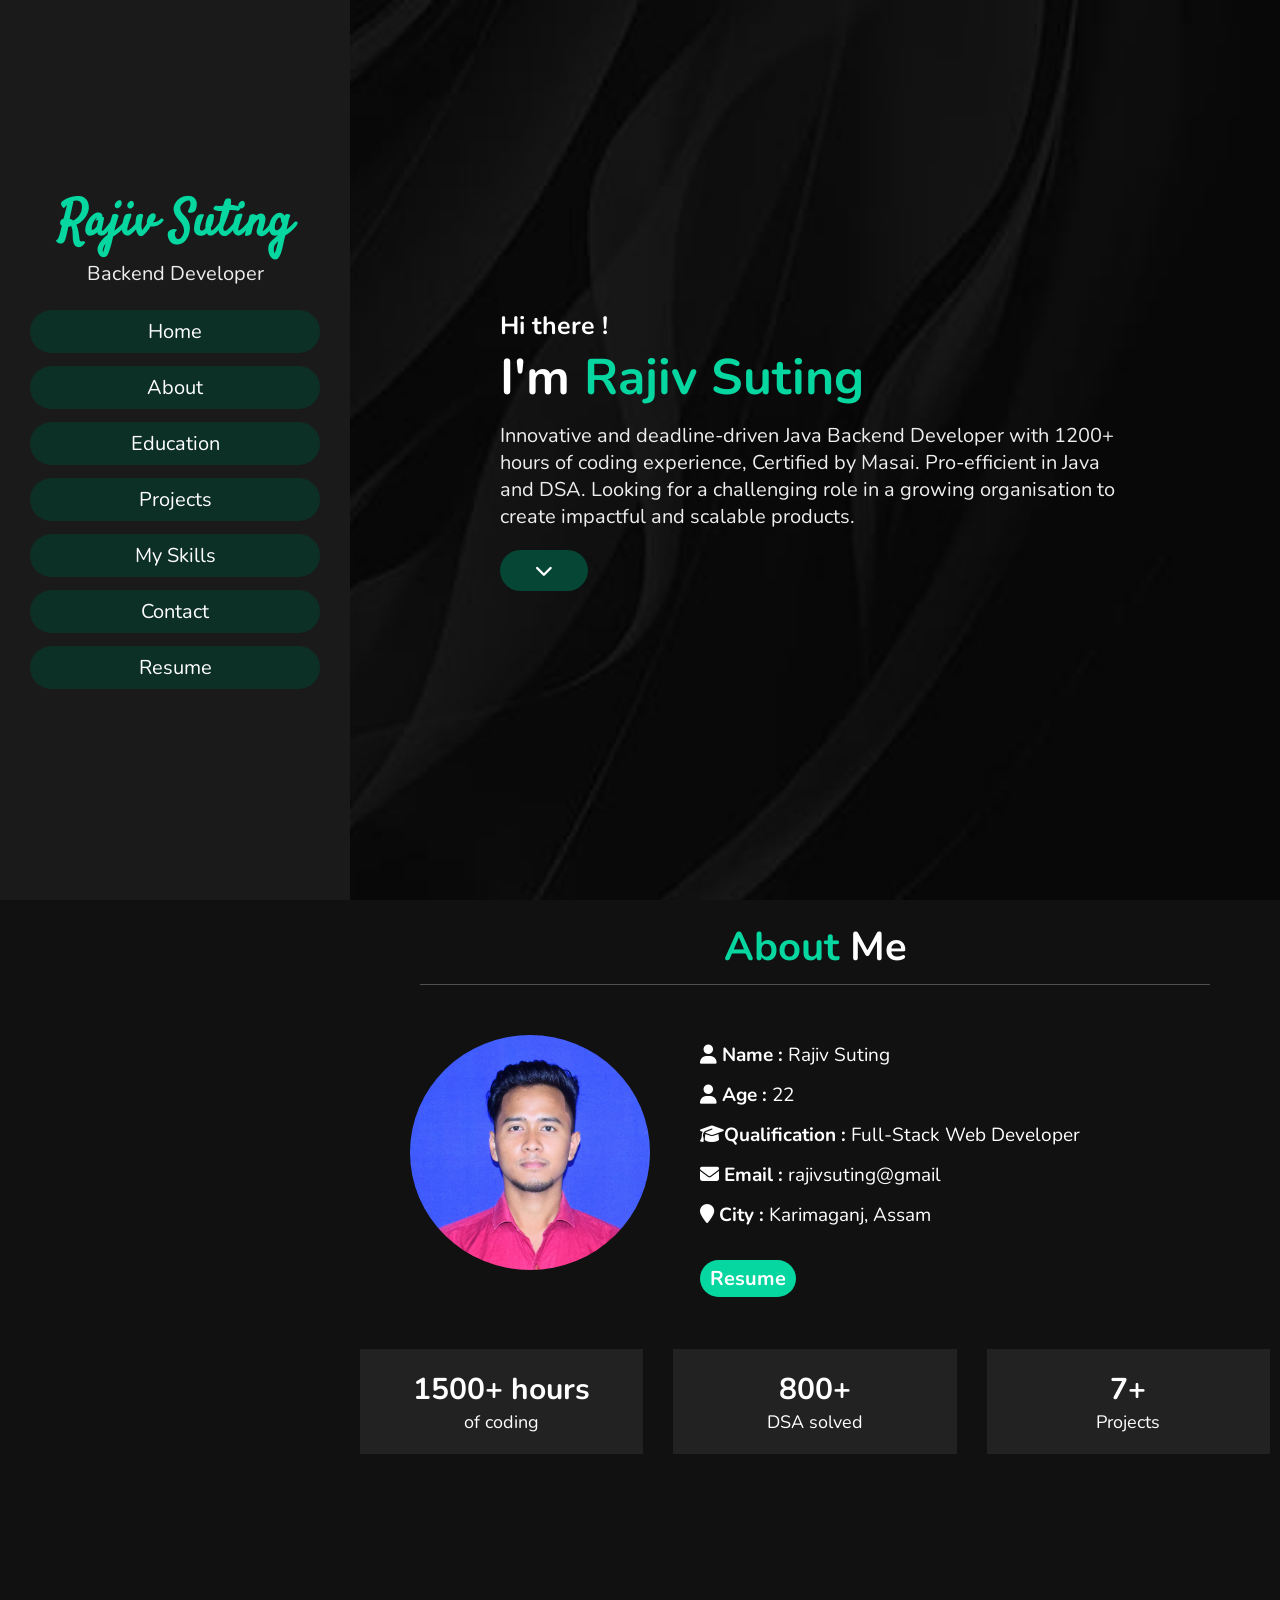
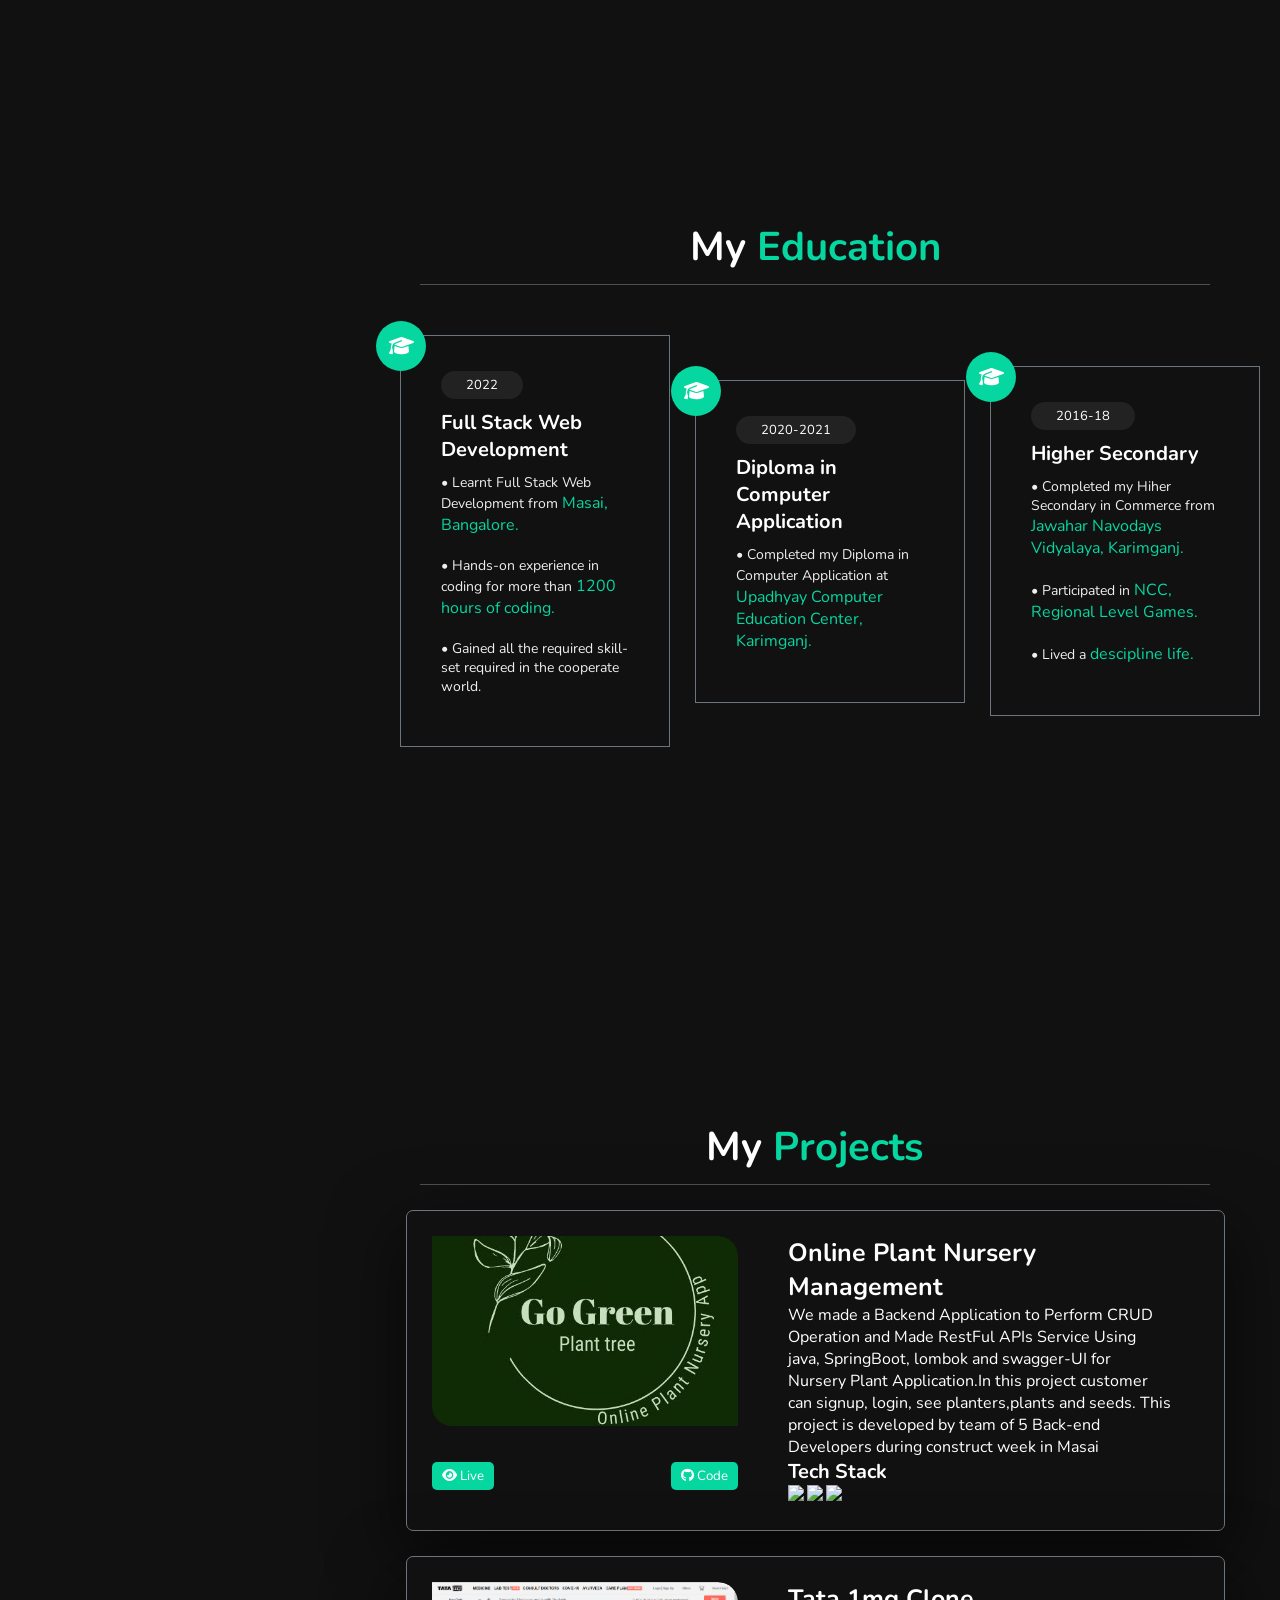
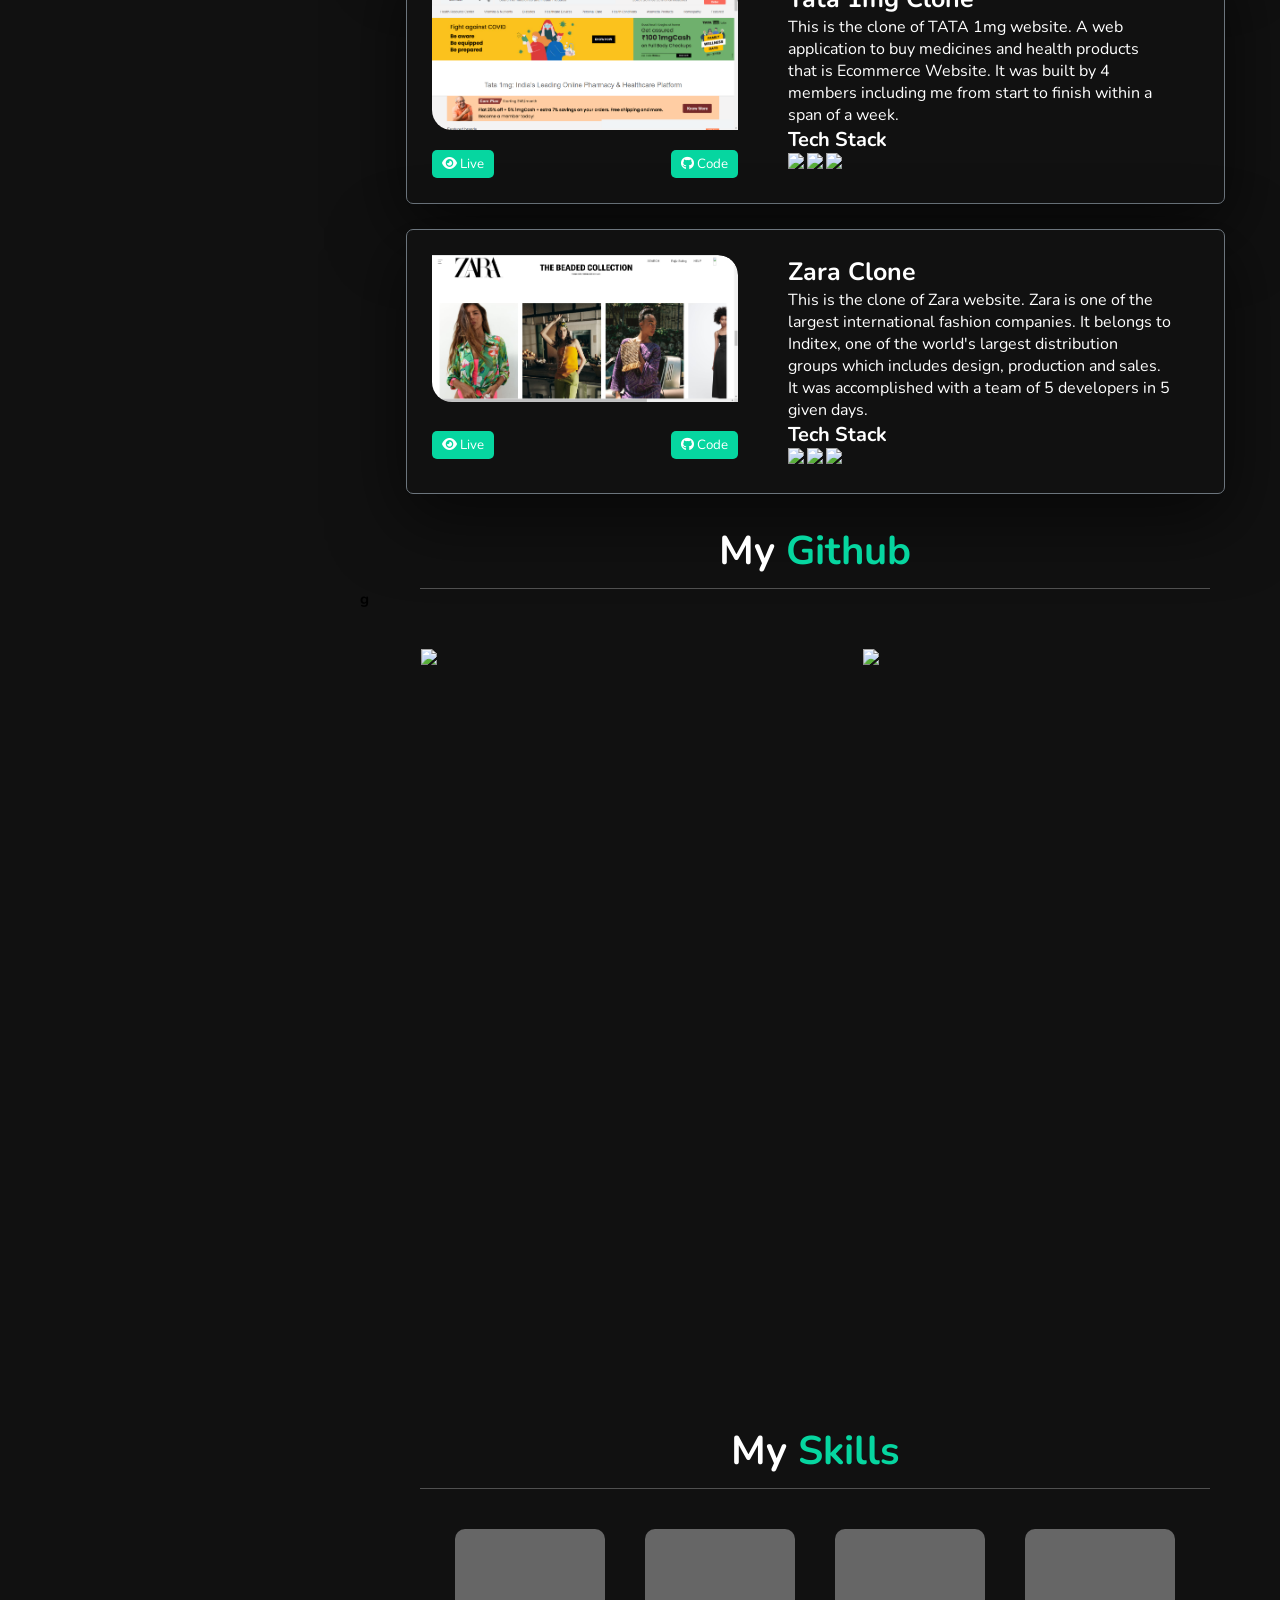
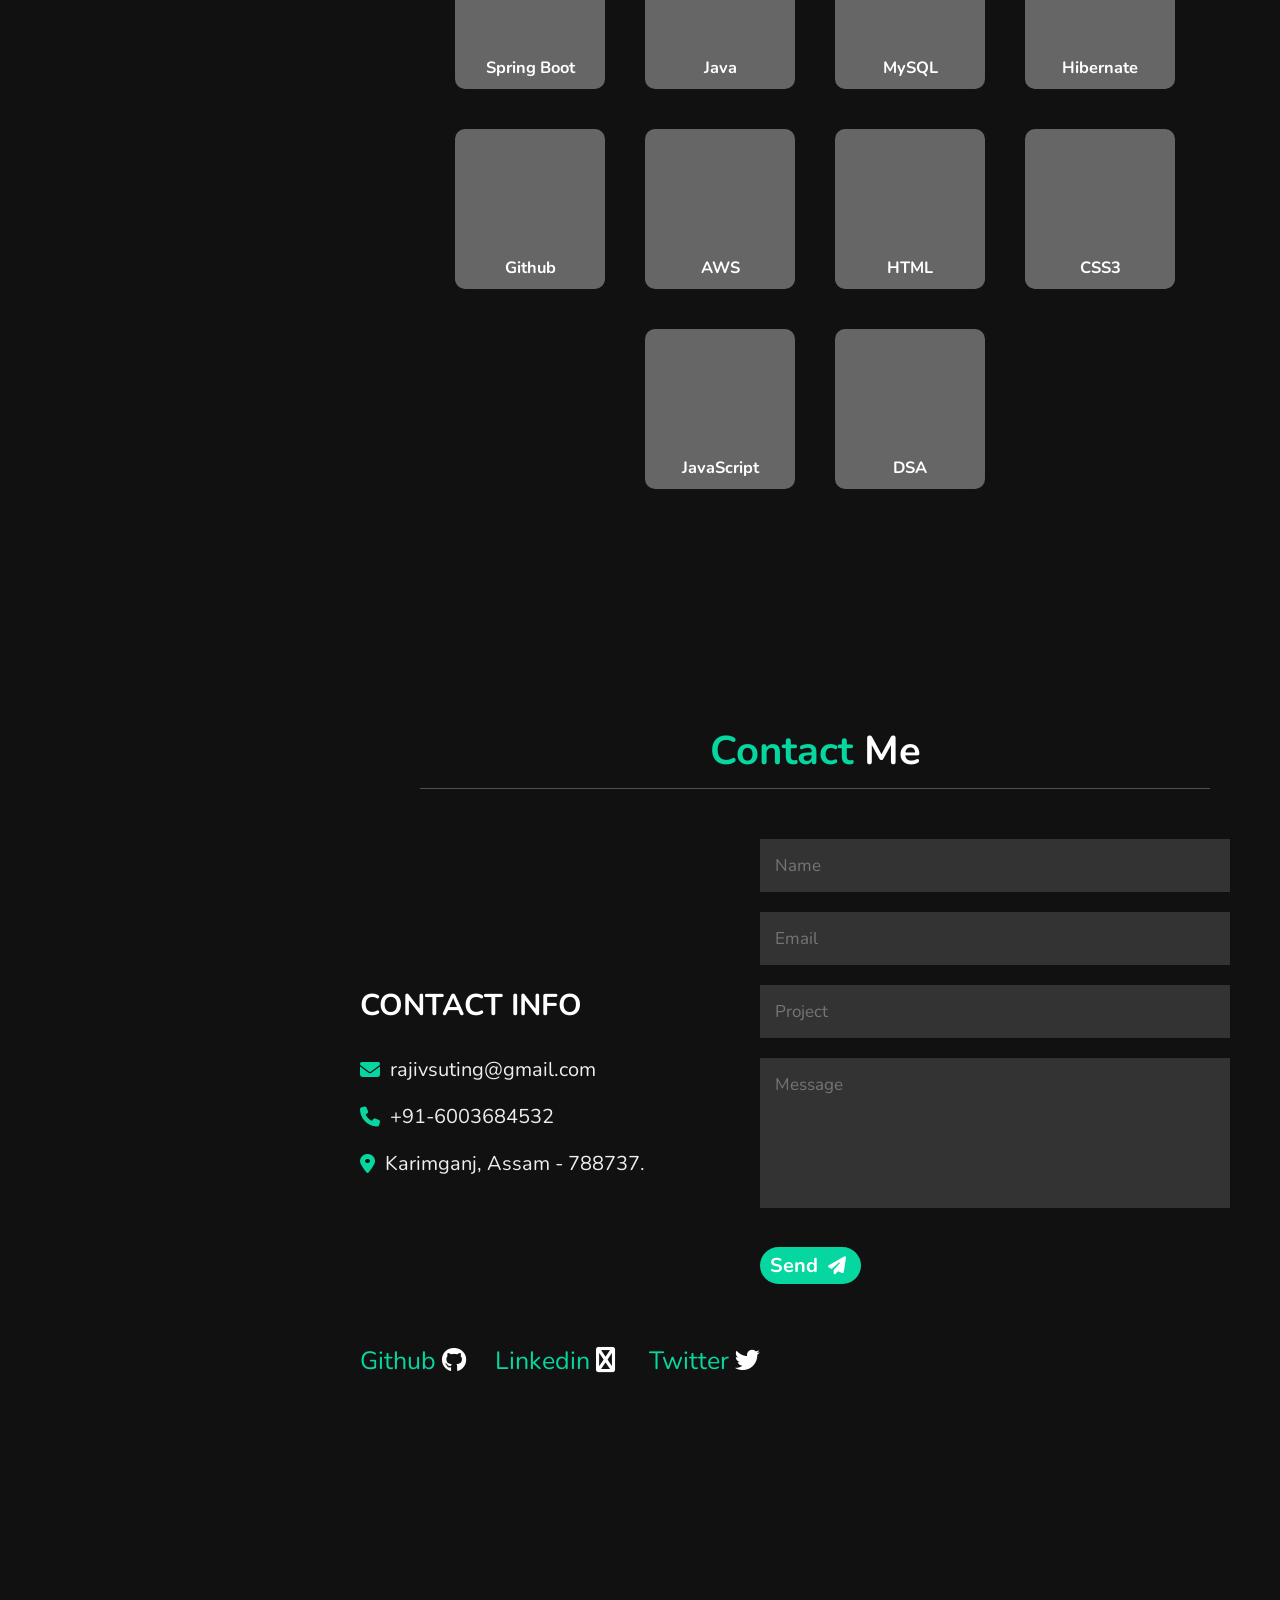
==== index.html @ 017c6d9b "update" ====
<!DOCTYPE html>
<html lang="en">
  <head>
    <meta charset="UTF-8" />
    <meta http-equiv="X-UA-Compatible" content="IE=edge" />
    <meta name="viewport" content="width=device-width, initial-scale=1.0" />
    <link rel="icon" href="https://logosandtypes.com/wp-content/uploads/2022/07/remind.svg">
    <title>Rajiv Suting</title>
    <!-- <link rel="stylesheet" href="https://cdnjs.cloudflare.com/ajax/libs/font-awesome/6.2.0/css/fontawesome.min.css"> -->
    <link rel="stylesheet" href="https://cdnjs.cloudflare.com/ajax/libs/font-awesome/6.2.0/css/all.min.css"/>
    <link href="https://cdn.jsdelivr.net/npm/boxicons@2.0.5/css/boxicons.min.css" rel="stylesheet"/>
    <link rel="stylesheet" href="https://unicons.iconscout.com/release/v4.0.0/css/line.css"/>
    <link rel="preconnect" href="https://fonts.googleapis.com" />
    <link rel="preconnect" href="https://fonts.gstatic.com" crossorigin />
    <link href="./image/site.jpg" rel="shortcut icon" type="image/x-icon" />
    <link href="https://fonts.googleapis.com/css2?family=Inter:wght@200;300;400;500;600;700;800;900&display=swap" rel="stylesheet"/>
    <link href="https://fonts.googleapis.com/css?family=Open+Sans:300,300i,400,400i,600,600i,700,700i|Raleway:300,300i,400,400i,500,500i,600,600i,700,700i|Satisfy" rel="stylesheet">
    <link rel="stylesheet" href="https://cdn.jsdelivr.net/npm/fork-awesome@1.2.0/css/fork-awesome.min.css" integrity="sha256-XoaMnoYC5TH6/+ihMEnospgm0J1PM/nioxbOUdnM8HY=" crossorigin="anonymous"/>
    <link rel="stylesheet" href="styles.css" />

    <!-- <link
      rel="stylesheet"
      href="https://unpkg.com/github-calendar@latest/dist/github-calendar-responsive.css"
    /> -->
  </head>
  <body>
    <header>
      <div class="user">
        <!-- <img src="rajivpic.jpeg" alt="" /> -->
        <h3 class="name">Rajiv Suting</h3>
        <p class="post">Backend Developer</p>
      </div>

      <nav class="navbar">
        <ul>
          <li><a href="#home">Home</a></li>
          <li><a href="#about">About</a></li>
          <li><a href="#education">Education</a></li>
          <li><a href="#project">Projects</a></li>
          <li><a href="#skill">My Skills</a></li>
          <li><a href="#contact">Contact</a></li>
          <li onclick="handleClick()"><a href="Rajiv_Suting_Resume.pdf" download="Rajiv_Suting_Resume">Resume</a></li>
          <li></li>
        </ul>
      </nav>
    </header>

    <div id="menu" class="fas fa-bars"></div>

    <section class="home" id="home">
      <h3>Hi there ! <i class="fas fa-emoji-smile" style="color:rgb(21,162,184);"></i></i></h3>
      <h1>I'm <span>Rajiv Suting</span></h1>
      <p>
        Innovative and deadline-driven Java Backend Developer with 1200+ hours of coding experience, Certified by Masai. Pro-efficient in Java and DSA. Looking for a challenging role in
        a growing organisation to create impactful and scalable products.
      </p>
      <a href="#about"
        ><button class="btn"><i class="fas fa-chevron-down"></i></button
      ></a>
      <!-- <a href="#about" class="btn-scroll scrollto" title="Scroll Down"><i class="sa fa-chevron-down"></i></a> -->
    </section>

    <section class="about" id="about">
      <h1 class="heading"><span>About </span>Me</h1>
      <div>
        <div class="abt">
          <div class="pic"><img src="profile.jpeg" alt=""></div>
          <div class="abt-desc">
            <div>
              <P><i class="fas fa-user"> </i> <b>Name :</b> Rajiv Suting</P>
              <p><i class="fas fa-user"> </i> <b>Age :</b> 22</p>
              <p><i class="fas fa-graduation-cap"> </i><b>Qualification :</b> Full-Stack Web Developer</p>
              <p><i class="fas fa-envelope"></i> <b>Email :</b> <a style="text-decoration: none; color:#fff" href="https://rajivsuting@gmail"> rajivsuting@gmail</a></p>
              <p><i class="fas fa-map-marker"> </i> <b>City :</b> Karimaganj, Assam</p>
            </div>
            <a href="Rajiv_Suting_Resume.pdf" download="Rajiv_Suting_Resume">
              <button class="btn"> Resume</button>
            </a>
          </div>
        </div>
        <div class="data">
          <div><h3>1500+ hours</h3><p> of coding</p></div>
          <div><h3>800+ </h3><p>DSA solved</p></div>
          <div><h3>7+</h3><p> Projects </p></div>
        </div>
      </div>

    </section>

    <section class="education" id="education">
      <h1 class="heading">My <span>Education</span></h1>
      <div class="box-container">
        <div class="box">
          <i class="fas fa-graduation-cap"></i>
          <span class="span">2022</span>
          <h3>Full Stack Web Development</h3>
          <p>
            •	Learnt Full Stack Web Development from <span class="ms">Masai, Bangalore.</span> 
          </p>
          <p>•	Hands-on experience in coding for more than <span class="ms">1200 hours of coding.</span></p>
          <p>•	Gained all the required skill-set required in the cooperate world. </p>
        </div>
        <div class="box">
          <i class="fas fa-graduation-cap"></i>
          <span class="span">2020-2021</span>
          <h3>Diploma in Computer Application</h3>
          <p>
            • Completed my Diploma in Computer Application at<span class="ms"> Upadhyay Computer Education
               Center, Karimganj.</span> 
          </p>
        </div>
        <div class="box">
          <i class="fas fa-graduation-cap"></i>
          <span class="span">2016-18</span>
          <h3>Higher Secondary</h3>
          <p>
            • Completed my Hiher Secondary in Commerce from <span class="ms">Jawahar Navodays
              Vidyalaya, Karimganj.</span> 
          </p>
          <p>• Participated in <span class="ms">NCC, Regional Level Games.</span></p>
          <p>• Lived a <span class="ms"> descipline life.</span></p>
        </div>
      </div>
    </section>

    

    <section class="project" id="project">
      <h1 class="heading">My <span>Projects</span></h1>
      <div class="proj-cont">
        <div class="box">
          <div class="img">
            <img src="logo.jpeg" alt="" />
            <div>
              <a href="https://drive.google.com/file/d/1b6pNF3QMo2GgN4H2jvkO_9UQe-nHuaeZ/view?usp=sharing" target="_blank"><button class="a_btn"><i class="fas fa-eye"></i> Live</button></a>
              <a href="https://github.com/Pallu27899/delicate-quite-4701" target="_blank"><button class="a_btn"><i class="fa-brands fa-github"></i> Code</button></a>
            </div>
          </div>
          <div class="desc">
            <h3>Online Plant Nursery Management</h3>
            <p>
              We made a Backend Application to Perform CRUD Operation and Made RestFul APIs Service Using java, SpringBoot, lombok and swagger-UI for Nursery Plant Application.In this project customer can signup, login, see planters,plants and seeds. This project is developed by team of 5 Back-end Developers during construct week in Masai</p>
            <div class="tec">
              <h4>Tech Stack</h4>
              <img src="https://img.shields.io/badge/JAVA-457090?style=for-the-badge&logo=java&logoColor=white"> <img  src="https://img.shields.io/badge/SPRINGBOOT-6caf41?style=for-the-badge&logo=spring_boot3&logoColor=white">   <img  src="https://img.shields.io/badge/MySQL-1572B6?style=for-the-badge&logo=mysql&logoColor=white">   
            </div>
          </div>
        </div>
        <div class="box">
          <div class="img">
            <img src="p1.png" alt="" />
            <div>
              <a href="https://tiny-maamoul-5ed599.netlify.app/" target="_blank"><button class="a_btn"><i class="fas fa-eye"></i> Live</button></a>
              <a href="https://github.com/Aditi101049/1mg-clone" target="_blank"><button class="a_btn"><i class="fa-brands fa-github"></i> Code</button></a>
            </div>
          </div>
          <div class="desc">
            <h3>Tata 1mg Clone</h3>
            <p>This is the clone of TATA 1mg website. A web application to buy medicines and health products that is Ecommerce Website. It was built by 4 members including me from start to finish within a span of a week.</p>
            <div class="tec">
              <h4>Tech Stack</h4>
              <img src="https://img.shields.io/badge/HTML5-E34F26?style=for-the-badge&logo=html5&logoColor=white"> <img  src="https://img.shields.io/badge/CSS3-1572B6?style=for-the-badge&logo=css3&logoColor=white">   <img  src="https://img.shields.io/badge/JavaScript-F7DF1E?style=for-the-badge&logo=javascript&logoColor=black">   
            </div>
         </div>
        </div>
        <div class="box">
          <div class="img">
            <img src="p2.png" alt="" />
            <div>
              <a href="https://kunalchandel4.github.io/teamDeskChampions/" target="_blank"><button class="a_btn"><i class="fas fa-eye"></i> Live</button></a>
              <a href="https://github.com/kunalchandel4/teamDeskChampions" target="_blank"><button class="a_btn"><i class="fa-brands fa-github"></i> Code</button></a>
            </div>
          </div>
          <div class="desc">
            <h3>Zara Clone</h3>
            <p>This is the clone of Zara website. Zara is one of the largest international fashion companies. It belongs to Inditex, one of the world's largest distribution groups which includes design, production and sales.  It was  accomplished with a team of 5 developers in 5 given days.</p>
            <div class="tec">
              <h4>Tech Stack</h4>
              <img src="https://img.shields.io/badge/HTML5-E34F26?style=for-the-badge&logo=html5&logoColor=white"> <img  src="https://img.shields.io/badge/CSS3-1572B6?style=for-the-badge&logo=css3&logoColor=white">   <img  src="https://img.shields.io/badge/JavaScript-F7DF1E?style=for-the-badge&logo=javascript&logoColor=black">   
            </div>
         </div>

        </div>

      </div>
      <!-- <div class="calendar"> -->
        <!-- Loading stuff -->
      <!-- </div> -->
      <!-- <div class="stats">
        <h3 >My Contritbution Graph</h3>
        <img src="https://activity-graph.herokuapp.com/graph?username=rajivsuting&theme=gotham&hide_border=true&area=true" height="255px" width="70%"/>
          <div class="cal-cont">
            <div class="calendar">

            </div>
          </div>
      <div> -->
    </section>
    <section class="education" id="education">
      <h1 class="heading">My <span>Github</span></h1>
      <div class="container">
        <div class="section-title">
          <h2>g <i class="bi bi-github"></i> </h2>
        </div>
        <div class="github-cont">
          <div class="git-cont">
            <img src="https://img.shields.io/github/followers/rajivsuting?label=Github%20Connection&style=flat" alt="">
            <img src="https://visitor-badge.laobi.icu/badge?page_id=rajivsuting.visitor-badge.issue.1&title=Github%20Visitors" alt="">
          </div>
          <div class="stats-cont">
            <img src="https://github-readme-streak-stats.herokuapp.com/?user=rajivsuting&theme=gotham&hide_border=false" />
            <img src="https://github-readme-stats.vercel.app/api?username=rajivsuting&show_icons=true&theme=gotham&hide_border=false" />
          </div>
        </div>
      </div>
      <div class="cal-cont">
        <div class="calendar">

        </div>
      </div>
      </div>
    </section>
    

    <section class="skill" id="skill">
      <h1 class="heading">My <span>Skills</span></h1>
      <div class="box-container">
        <!-- <div class="main"> -->
          <div class="box">
            <img
              src="https://miro.medium.com/max/856/1*O68LbDvD5Dcsnez73M7v4Q.png"
              alt=""
            />
            <h3>Spring Boot</h3>
          </div>
        <div class="box">
          <img
            src="https://www.buildateam.io/wp-content/uploads/2018/07/logo-java.png"
            alt=""
          />
          <h3>Java</h3>
        </div>
        <div class="box">
          <img
            src="https://leadgenapp.io/wp-content/uploads/2022/03/c23b6298d70e5cc925a8e795e48b6898.png"
            alt=""
          />
          <h3>MySQL</h3>
        </div>

        <div class="box">
          <img
            src="https://design.jboss.org/hibernate/logo/final/hibernate_icon_darkbkg_256px.gif"
            alt=""
          />
          <h3>Hibernate</h3>
        </div>
        <div class="box">
          <img
            src="https://www.nicepng.com/png/full/52-520535_free-files-github-github-icon-png-white.png"
            alt=""
          />
          <h3>Github</h3>
        </div>
        <div class="box">
          <img
            src="https://chiranjeev-thapliyal.vercel.app/svg/amazon-web-services.svg"
            alt=""
          />
          <h3>AWS</h3>
        </div>
        <div class="box">
          <img
            src="https://portfolio-saravanakumarjn.vercel.app/static/media/html_5.e7638e36.svg"
            alt=""
          />
          <h3>HTML</h3>
        </div>
        <div class="box">
          <img
            src="https://portfolio-saravanakumarjn.vercel.app/static/media/css_3.e7a9de36.svg"
            alt=""
          />
          <h3>CSS3</h3>
        </div>
        <div class="box">
          <img
            src="https://portfolio-saravanakumarjn.vercel.app/static/media/javascript.fd46ca41.svg"
            alt=""
          />
          <h3>JavaScript</h3>
        </div>
        <div class="box">
          <img
            src="https://media.istockphoto.com/vectors/flowchart-icon-on-a-black-background-vector-id488916446?k=20&m=488916446&s=612x612&w=0&h=OQeEPHSxRq_wKF4bF_crFzzcTeK0aqQBaevYYIGHTIw="
            alt=""
          />
          <h3>DSA</h3>
        </div>
        
        <!-- </div> -->
      </div>
    </section>

    <section class="contact" id="contact">
      <h1 class="heading"><span>Contact</span> Me</h1>
      <div class="row">
        <div class="content">
          <h3 class="title">Contact Info</h3>
          <div class="info">
            <h3><i class="fas fa-envelope"></i> rajivsuting@gmail.com</h3>
            <h3><i class="fas fa-phone"></i> +91-6003684532</h3>
            <h3>
              <i class="fas fa-map-marker-alt"></i> Karimganj, Assam - 788737.
            </h3>
          </div>
        </div>
        <form action="https://formsubmit.co/el/yivayu" method="POST">
          <input type="text" placeholder="name" class="box" />
          <input type="email" placeholder="email" class="box" />
          <input type="text" placeholder="project" class="box" />
          <textarea
            name=""
            id=""
            cols="30"
            rows="10"
            class="box message"
            placeholder="message"
          ></textarea>
          <button type="submit" class="btn">
            Send <i class="fas fa-paper-plane"></i>
          </button>
        </form>
      </div>
      <div class="conct">
        <a href="https://github.com/rajivsuting" target="_blank"
          >Github <i width="60px" class="fa-brands fa-github"></i
        ></a>
        <a
          href="https://www.linkedin.com/in/rajiv-suting-86630b23b/"
          target="_blank"
          >Linkedin <i class="fa fa-linkedin" aria-hidden="true"></i
        ></a>
        <a href="https://twitter.com/rajiv_suting" target="_blank"
          >Twitter <i class="fa-brands fa-twitter"></i
        ></a>
      </div>
    </section>

    <a href="#home" class="top">
      <img src="pic3.png" alt="" />
      <!-- <i class="fas fa-arrow-up-short"></i> -->

    </a>

    <script src="https://cdnjs.cloudflare.com/ajax/libs/jquery/3.6.1/jquery.min.js"></script>
    <script src="https://unpkg.com/github-calendar@latest/dist/github-calendar.min.js"></script>
    <script>
      // GitHubCalendar(".calendar", "rajivsuting");

      // or enable responsive functionality:
      GitHubCalendar(".calendar", "rajivsuting", { responsive: true });

      // Use a proxy
      GitHubCalendar(".calendar", "rajivsuting", {
        proxy(rajivsuting) {
          return fetch(`https://your-proxy.com/github?user=${rajivsuting}`);
        },
      }).then((r) => r.text());
    </script>
    <script src="main.js"></script>
  </body>
</html>
---- styles.css ----
@import url("https://fonts.googleapis.com/css2?family=Nunito:wght@200;300;400;600&display=swap");

:root {
  --yellow: #06d6a0;
}

* {
  font-family: "Nunito", sans-serif;
  margin: 0;
  padding: 0;
  box-sizing: border-box;
  text-decoration: none;
  outline: none;
  border: none;
  /* text-transform: lowercase; */
  transition: all 0.2s linear;
}
*::selection {
  background: var(--yellow);
  color: #333;
}
html {
  font-size: 62.5%;
  overflow-x: hidden;
}

html::-webkit-scrollbar {
  width: 1.4rem;
}

html::-webkit-scrollbar-track {
  background: #222;
}
html::-webkit-scrollbar-thumb {
  background: var(--yellow);
}

body {
  background: #111;
  overflow-x: hidden;
  padding-left: 35rem;
  /* padding-right: 35rem; */
}
section {
  min-height: 100vh;
  padding: 1rem;
}
.btn {
  padding: 0.7rem 3rem;
  background: #054634;
  color: #fff;
  cursor: pointer;
  margin-top: 1rem;
  font-size: 2rem;
  border-radius: 5rem;
  transition: 0.4s;
  /* color: rgba(255, 255, 255, 0.6); */
  animation: up-down 1s ease-in-out infinite alternate-reverse both;
}

.btn i {
  padding: 0 0.5rem;
  font-size: 1.8rem;
}
.btn:hover {
  background-color: var(--yellow);
}
.heading {
  text-align: center;
  margin: 0 6rem;
  font-size: 4rem;
  padding: 1rem;
  border-bottom: 0.1rem solid #fff4;
  color: #fff;
}
.heading span {
  color: var(--yellow);
}
header {
  position: fixed;
  top: 0;
  left: 0;
  z-index: 1000;
  height: 100%;
  width: 35rem;
  background: #1a1a1a;
  display: flex;
  align-items: center;
  justify-content: center;
  flex-flow: column;
  text-align: center;
}
header .user img {
  height: 17rem;
  width: 17rem;
  border-radius: 50%;
  object-fit: cover;
  margin-bottom: 1rem;
  /* border: 0.7rem solid var(--yellow); */
}
header .user .name {
  font-size: 5rem;
  color: var(--yellow);
  font-family: "Satisfy", serif;
}
header .user .post {
  font-size: 2rem;
  color: #eee;
}
header .navbar {
  width: 100%;
}

header .navbar ul {
  list-style: none;
  padding: 1rem 3rem;
}
header .navbar ul li a {
  display: block;
  padding: 0.8rem;
  margin: 1.3rem 0;
  background: #0d3026;
  color: #fff;
  font-size: 2rem;
  border-radius: 5rem;
}
header .navbar ul li a:hover {
  background: var(--yellow);
}

#menu {
  position: fixed;
  top: 2rem;
  right: 2rem;
  background: #333;
  color: #fff;
  cursor: pointer;
  font-size: 2.5rem;
  padding: 1rem 1.5rem;
  z-index: 1000;
  display: none;
}

.home {
  background: url("stike.jpg") top center no-repeat;
  background-size: cover;
  display: flex;
  justify-content: center;
  flex-flow: column;
  padding: 0 15rem;
  position: r;
}
.home h3 {
  font-size: 2.5rem;
  color: #fff;
}
.home h1 {
  font-size: 5rem;
  color: #fff;
}
.home h1 span {
  color: var(--yellow);
}
.home p {
  font-size: 2rem;
  color: #eee;
  padding: 1rem 0;
}
/* ----------------------------------------------------- */

.about .row .info h3 span {
  color: #eee;
  padding: 0 0.5rem;
}
.abt {
  display: flex;
  width: 100%;
  margin: auto;
  gap: 50px;
  color: #fff;
  font-size: 19px;
  /* border: 1px solid #fff; */
  padding: 50px;
}

.abt .pic {
  width: 30%;
  border-radius: 50%;
}
.abt .pic img {
  width: 100%;
  border-radius: 50%;
}

.abt-desc {
  width: 65%;
  line-height: 40px;
}
.data {
  display: grid;
  width: 100%;
  grid-template-columns: repeat(3, 1fr);
  justify-content: space-between;
  text-align: center;
  gap: 30px;
}

.data div {
  padding: 20px 15px;
  background: #222;
  color: #fff;
  font-size: 18px;
}
.data div h3 {
  font-size: 30px;
}
div .btn {
  color: white;
  padding: 5px 10px;
  background: #06d6a0;
  font-weight: bold;
  margin-top: 25px;
}
div .btn:hover {
  background-color: #06d6a0;
  color: #fff;
}
/* ----------------------------------------------------------- */

.education .box-container {
  display: flex;
  align-items: center;
  justify-content: space-between;
  flex-wrap: wrap;
  padding: 1rem 0;
  padding-left: 3rem;
}
.education .box-container .box {
  width: 27rem;
  margin: 4rem 1rem;
  padding: 4rem;
  border-left: 0.2rem solid #fff;
  position: relative;
  border: 1px solid rgb(108, 117, 125);
}

.education .box-container .box .span {
  font-size: 1.3rem;
  background: #222;
  color: #fff;
  border-radius: 5rem;
  padding: 0.5rem 2.5rem;
}
.education .box-container .box h3 {
  font-size: 2rem;
  color: #fff;
  padding-top: 1.5rem;
}
.education .box-container .box p {
  font-size: 1.4rem;
  color: #eee;
  padding: 1rem 0;
}
.education .box-container .box i {
  position: absolute;
  top: -1.5rem;
  left: -2.5rem;
  height: 5rem;
  width: 5rem;
  border-radius: 50%;
  line-height: 5rem;
  text-align: center;
  font-size: 2rem;
  color: #fff;
  background: var(--yellow);
}
.ms {
  color: var(--yellow);
  font-size: 16px;
}
.project .box-container {
  display: flex;
  align-items: center;
  justify-content: center;
  flex-wrap: wrap;
  padding: 2rem 0;
}
.project .box-container .box {
  display: flex;
  flex-direction: column;
  justify-content: space-between;
  width: 40rem;
  height: 40rem;
  border-radius: 1rem;
  margin: 2rem;
  overflow: hidden;
  cursor: pointer;
  font-size: 1.4rem;
  color: #fff;
}
.project .box-container .box .but {
  display: flex;
  justify-content: space-between;
}
.project .box-container .box span {
  font-size: 1.7rem;
  color: var(--yellow);
}
.project .box-container .box img {
  width: 100%;
  /* object-fit: cover; */
}
.project .box-container .box:hover img {
  transform: scale(1.1);
}

.skill .box-container {
  display: flex;
  align-items: center;
  justify-content: center;
  flex-wrap: wrap;
  padding: 2rem 0;
}
.skill .box-container .main {
  display: flex;
  align-items: center;
  justify-content: center;
  flex-wrap: wrap;
  padding: 2rem 0;
}
.skill .box-container .box {
  display: flex;
  flex-direction: column;
  justify-content: space-between;
  align-items: center;
  width: 15rem;
  height: 16rem;
  border-radius: 1rem;
  text-align: center;
  margin: 2rem;
  overflow: hidden;
  font-size: 1.4rem;
  color: #fff;
  background: #666;
  padding: 2rem 2rem 1rem 2rem;
}

.skill .box-container .box img {
  width: 65%;
}

.contact .row {
  display: flex;
  align-items: center;
  justify-content: center;
  flex-wrap: wrap;
}
.contact .row .content {
  flex: 1 1 30rem;
  padding: 4rem 0;
  padding-bottom: 0;
}
.contact .row form {
  flex: 1 1 45rem;
  padding: 2rem;
  margin: 2rem;
  margin-bottom: 4rem;
}
.contact .row form .box {
  padding: 1.5rem;
  margin: 1rem 0;
  background-color: #333;
  color: #fff;
  transform: none;
  font-size: 1.7rem;
  width: 100%;
}
.contact .row form .box::placeholder {
  text-transform: capitalize;
}
.contact .row form .message {
  height: 15rem;
  resize: none;
}
.contact .row .content .title {
  text-transform: uppercase;
  color: #fff;
  font-size: 3rem;
  padding-bottom: 2rem;
}
.contact .row .content .info h3 {
  display: flex;
  align-items: center;
  font-size: 2rem;
  color: #eee;
  padding: 1rem 0;
  font-weight: normal;
}

.contact .row .content .info h3 i {
  padding-right: 1rem;
  color: var(--yellow);
}

.top {
  position: fixed;
  bottom: 4.5rem;
  right: 2rem;
  z-index: 100;
  display: none;
}
.top img {
  width: 5rem;
}
/* --------------------------------------------------------- */
.proj-cont {
  width: 100%;
  gap: 30px;
  color: #fff;
}
.proj-cont .box {
  display: flex;
  width: 90%;
  padding: 25px;
  background: #111;
  margin: auto;
  gap: 50px;
  margin-top: 25px;
  border-radius: 7px;
  border: 1px solid rgb(108, 117, 125);
  box-shadow: rgba(0, 0, 0, 0.56) 0px 22px 70px 4px;
}
/* .proj-cont .box:hover .img img{
  transform: scale(1.1);
  transition: 0.3s;
} */
.proj-cont .box .img {
  width: 40%;
  display: grid;
  gap: 20px;
  overflow: hidden;
  border-radius: 0 20px 0 0;
}
.proj-cont .box:hover .img img {
  transform: scale(1.1);
  transition: 0.3s;
}
/* .proj-cont .box:hover{
  border: 2px solid #06d6a0;
} */
.proj-cont .box .img img {
  width: 100%;
  border-radius: 0 20px;
}
.proj-cont .box .img div {
  display: flex;
  justify-content: space-between;
}

.proj-cont .box .desc {
  width: 50%;
}

.proj-cont .box .desc h3 {
  font-size: 25px;
}

.proj-cont .box .desc p {
  font-size: 16px;
}
.proj-cont .box .desc .tec {
  margin: auto;
  /* border: 3px solid white;
  margin-top: 50px; */
}
.proj-cont .box .desc .tec h4 {
  font-size: 20px;
}
.a_btn {
  display: block;
  background-color: #06d6a0;
  border-radius: 5px;
  border: none;
  color: #fff;
  padding: 5px 10px;
  cursor: pointer;
}
.a_btn:hover {
  background-color: #06d6a0;
  transition: 0.3s;
}
/* ---------------------------------------------------------- */

:root {
  --color-calendar-graph-day-bg: #464646;
  --color-calendar-graph-day-L1-bg: #39dd34;
  --color-calendar-graph-day-L2-bg: #45a045;
  --color-calendar-graph-day-L3-bg: #047526;
  --color-calendar-graph-day-L4-bg: #0a4208;
}

rect.ContributionCalendar-day[data-level="0"] {
  fill: var(--color-calendar-graph-day-bg);
}

rect.ContributionCalendar-day[data-level="1"] {
  fill: var(--color-calendar-graph-day-L1-bg);
}

rect.ContributionCalendar-day[data-level="2"] {
  fill: var(--color-calendar-graph-day-L2-bg);
}

rect.ContributionCalendar-day[data-level="3"] {
  fill: var(--color-calendar-graph-day-L3-bg);
}

rect.ContributionCalendar-day[data-level="4"] {
  fill: var(--color-calendar-graph-day-L4-bg);
}

/* rect{
    height: 12px;
    width: 12px;
} */
.calendar .width-full > .float-left {
  display: none;
}

.calendar {
  font-family: Helvetica, arial;
  border: 0px solid #dddddd;
  border-radius: 3px;
  min-height: 243px;
  text-align: center;
  margin: 0 auto;
  color: white;
}

.calendar-graph text.wday,
.calendar-graph text.month {
  font-size: 10px;
  fill: rgb(255, 255, 255);
}

.contrib-legend {
  text-align: right;
  padding: 0 14px 10px 0;
  display: inline-block;
  /* float: right; */
}

.contrib-legend .legend {
  display: inline-block;
  list-style: none;
  margin: 0 5px;
  position: relative;
  bottom: -1px;
  padding: 0;
}

.contrib-legend .legend li {
  display: inline-block;
  width: 10px;
  height: 10px;
}

.text-small {
  font-size: 12px;
  color: #f5f5f5;
}

.calendar-graph {
  padding: 5px 0 0;
  text-align: center;
}

.contrib-column {
  padding: 15px 0;
  text-align: center;
  border-left: 1px solid #453f0e;
  border-top: 1px solid #453f0e;
  font-size: 11px;
}

.contrib-column-first {
  border-left: 0;
}

.table-column {
  display: table-cell;
  width: 1%;
  padding-right: 10px;
  padding-left: 10px;
  vertical-align: top;
}

.contrib-number {
  font-weight: 300;
  line-height: 1.3em;
  font-size: 24px;
  display: block;
  color: #0a9c90;
}

.calendar img.spinner {
  width: 70px;
  margin-top: 50px;
  min-height: 70px;
}

.monospace {
  text-align: center;
  color: #000;
  font-family: monospace;
}

.monospace a {
  color: #1d75ab;
  text-decoration: none;
}

.contrib-footer {
  font-size: 11px;
  padding: 0 10px 12px;
  text-align: left;
  width: 100%;
  box-sizing: border-box;
  height: 26px;
}

.left.text-muted {
  float: left;
  margin-left: 9px;
  color: #767676;
}
.left.text-muted a {
  color: #4078c0;
  text-decoration: none;
}
.left.text-muted a:hover,
.monospace a:hover {
  text-decoration: underline;
}

h2.f4.text-normal.mb-3 {
  display: none;
}

.float-left.text-gray {
  float: left;
}
#user-activity-overview {
  display: none;
}

.day-tooltip {
  white-space: nowrap;
  position: absolute;
  z-index: 99999;
  padding: 10px;
  font-size: 12px;
  color: #959da5;
  text-align: center;
  background: rgba(0, 0, 0, 0.85);
  border-radius: 3px;
  display: none;
  pointer-events: none;
}
.day-tooltip strong {
  color: #dfe2e5;
}
.day-tooltip.is-visible {
  display: block;
}
.day-tooltip:after {
  position: absolute;
  bottom: -10px;
  left: 50%;
  width: 5px;
  height: 5px;
  box-sizing: border-box;
  margin: 0 0 0 -5px;
  content: " ";
  border: 5px solid transparent;
  border-top-color: rgba(0, 0, 0, 0.85);
}

text.ContributionCalendar-label {
  fill: #ffbd39;
  font-size: 11px;
}

.conct a {
  font-size: 25px;
  color: var(--yellow);
}
.conct a i {
  color: #fff;
  width: 5rem;
  height: 5rem;
}
.stats img {
  width: 100%;
  margin: auto;
  margin-top: 20px;
}

.stats h3 {
  text-align: center;
  margin: 0 6rem;
  font-size: 3rem;
  padding: 1rem;
  border-bottom: 0.1rem solid #fff4;
  color: #fff;
}

.cal-cont {
  width: 90%;
  margin: auto;
  margin-right: 50rem;
  margin-top: 5rem;
  margin-left: 5rem;
}

@media (max-width: 1200px) {
  html {
    font-size: 55%;
  }
  .home {
    padding: 1rem 4rem;
  }
  .proj-cont .box {
    width: 98%;
    padding: 15px;
    background: #111;
    margin: auto;
    gap: 20px;
    margin-top: 25px;
    border-radius: 7px;
    border: 1px solid rgb(108, 117, 125);
    box-shadow: rgba(0, 0, 0, 0.56) 0px 22px 70px 4px;
  }
  .proj-cont .box .desc {
    width: 60%;
  }
  .proj-cont .box .desc p {
    font-size: 15px;
  }
  .cal-cont {
    width: 100%;
  }
}
@media (max-width: 991px) {
  header {
    left: -120%;
  }
  #menu {
    display: block;
  }
  header.toggle {
    left: 0%;
  }
  body {
    padding: 0;
  }

  .proj-cont .box {
    gap: 10px;
    padding: 8px;
    font-size: 14px;
  }
  .proj-cont .box .img {
    width: 46%;
    gap: 5px;
    border-radius: 0 20px 0 0;
  }
  .proj-cont .box .desc {
    width: 50%;
  }
  .cal-cont{
    margin-left: 0;
  }
  .abt .pic {
    width: 36%;
    border-radius: 50%;
  }
}

@media (max-width: 400px) {
  html {
    font-size: 50%;
  }
  .cal-cont{
    margin-left: 0;
  }
}

/* ---------------------------------- */
.github-cont {
  display: flex;
  flex-direction: column;
  gap: 40px;
}
.git-cont {
  display: flex;
  width: 40%;
  margin: auto;
  justify-content: space-between;
}

.git-cont img {
  width: 40%;
}

.stats-cont {
  display: flex;
  width: 95%;
  margin: auto;
  justify-content: space-around;
  gap: 20px;
}

.stats-cont img {
  width: 40%;
}

@media (max-width: 400px) {
  header {
    width: 100vw;
  }
  .heading {
    margin: 0 3rem;
  }
  .about .row .counter .box {
    width: 100%;
  }
  .education .box-container .box {
    width: 100%;
  }
  .contact .row form {
    margin: 3rem 0;
  }
  .skill .box-container .box {
    width: 30%;
    height: 13rem;
  }
  .conct a {
    font-size: 14px;
  }
  .proj-cont .box {
    width: 100%;
    padding: 5px;
    flex-direction: column;
    gap: 10px;
    font-size: 14px;
  }
  .proj-cont .box .img {
    width: 100%;
  }
  .proj-cont .box .desc {
    width: 100%;
  }
  .proj-cont .box .desc h3 {
    font-size: 20px;
  }
  .proj-cont .box .desc p {
    font-size: 14px;
  }
  .proj-cont .box .desc .tec {
    width: 100%;
  }
  .abt {
    flex-direction: column;
    padding: 20px 5px;
    gap: 10px;
  }
  .abt .pic {
    width: 100%;
  }

  .abt-desc {
    width: 100%;
  }
  .abt-desc div {
    line-height: 30px;
    gap: 5px;
    font-size: 15px;
  }
  .data {
    width: 100%;
    grid-template-columns: repeat(1, 1fr);
    justify-content: space-between;
    text-align: center;
    gap: 10px;
  }
  .data div h3 {
    font-size: 20px;
  }
  .data div p {
    font-size: 16px;
  }
  .github-cont {
    gap: 20px;
  }

  .stats-cont {
    flex-direction: column;
    width: 100%;
    gap: 10px;
  }
  .stats-cont img {
    width: 100%;
  }
  .git-cont{
    width: 80%;
  }
  .git-cont img{
    width: 45%;
  }
  .cal-cont{
    width: 100%;
    margin-left: 0;
  }
}
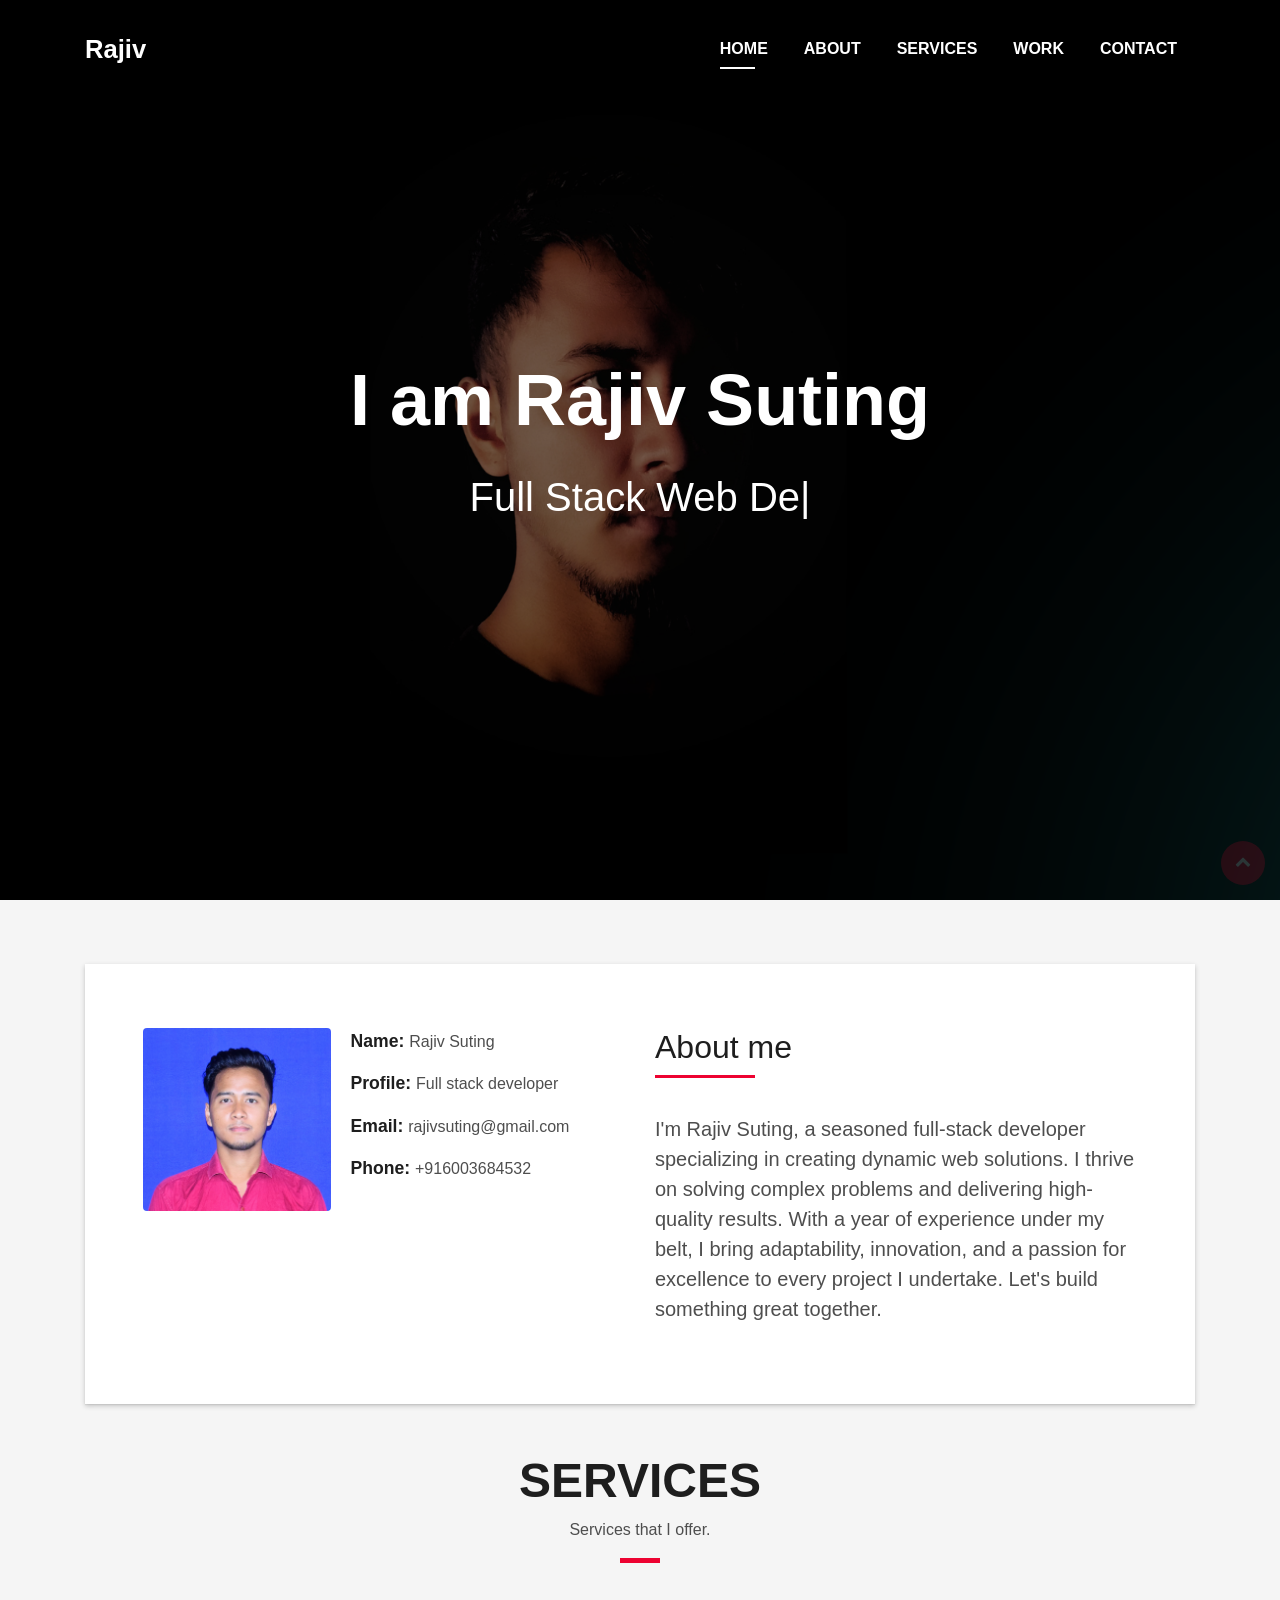
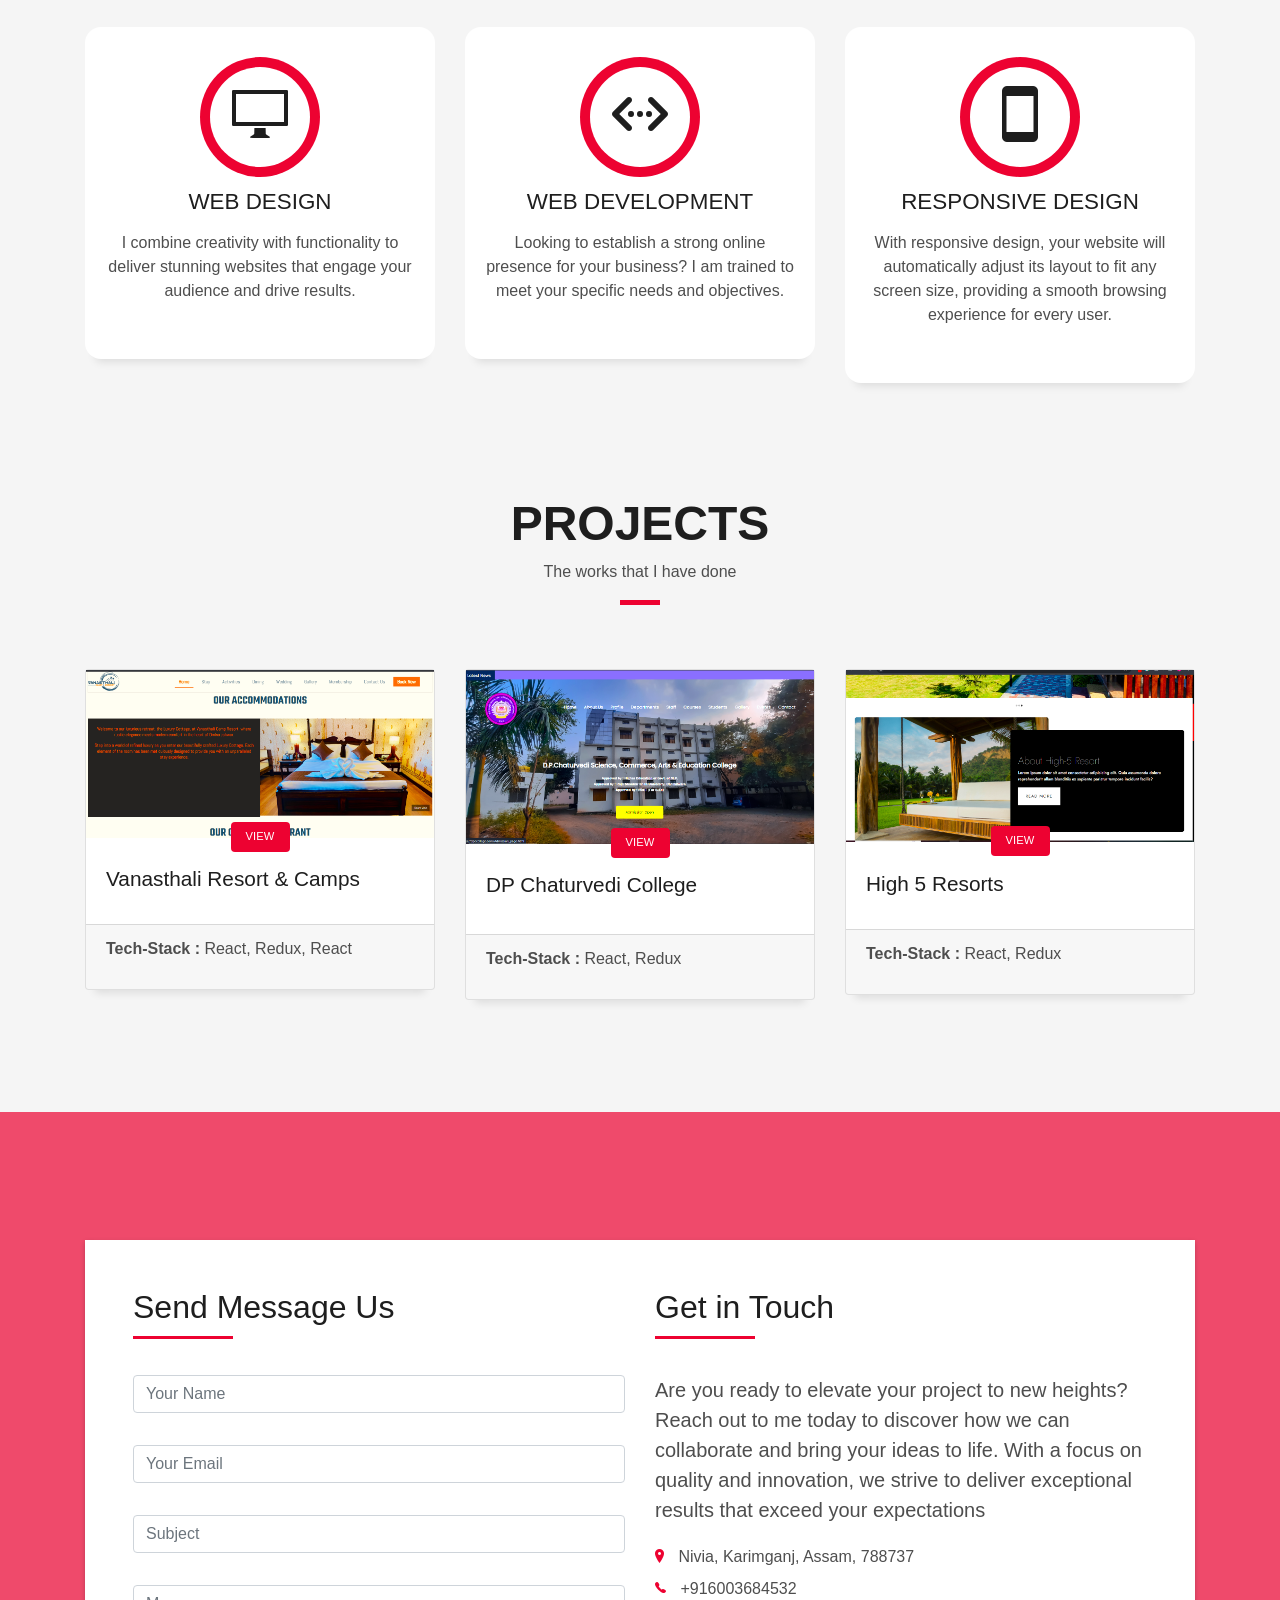
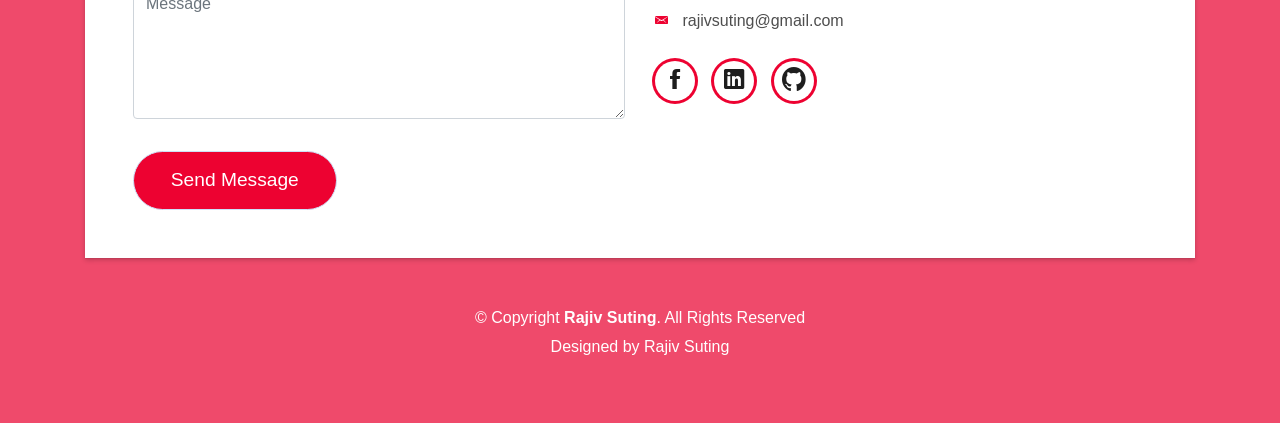
==== commit 4eff7649: "my portfolio" ====
--- a/index.html
+++ b/index.html
@@ -1,373 +1,782 @@
 <!DOCTYPE html>
 <html lang="en">
   <head>
-    <meta charset="UTF-8" />
-    <meta http-equiv="X-UA-Compatible" content="IE=edge" />
-    <meta name="viewport" content="width=device-width, initial-scale=1.0" />
+    <meta charset="utf-8" />
+    <title>Rajiv Suting</title>
+    <meta content="width=device-width, initial-scale=1.0" name="viewport" />
+    <meta content="" name="keywords" />
+    <meta content="" name="description" />
+
+    <!-- Favicons -->
+    <link href="img/favicon.png" rel="icon" />
     <link rel="icon" href="https://logosandtypes.com/wp-content/uploads/2022/07/remind.svg">
-    <title>Rajiv Suting</title>
-    <!-- <link rel="stylesheet" href="https://cdnjs.cloudflare.com/ajax/libs/font-awesome/6.2.0/css/fontawesome.min.css"> -->
-    <link rel="stylesheet" href="https://cdnjs.cloudflare.com/ajax/libs/font-awesome/6.2.0/css/all.min.css"/>
-    <link href="https://cdn.jsdelivr.net/npm/boxicons@2.0.5/css/boxicons.min.css" rel="stylesheet"/>
-    <link rel="stylesheet" href="https://unicons.iconscout.com/release/v4.0.0/css/line.css"/>
-    <link rel="preconnect" href="https://fonts.googleapis.com" />
-    <link rel="preconnect" href="https://fonts.gstatic.com" crossorigin />
-    <link href="./image/site.jpg" rel="shortcut icon" type="image/x-icon" />
-    <link href="https://fonts.googleapis.com/css2?family=Inter:wght@200;300;400;500;600;700;800;900&display=swap" rel="stylesheet"/>
-    <link href="https://fonts.googleapis.com/css?family=Open+Sans:300,300i,400,400i,600,600i,700,700i|Raleway:300,300i,400,400i,500,500i,600,600i,700,700i|Satisfy" rel="stylesheet">
-    <link rel="stylesheet" href="https://cdn.jsdelivr.net/npm/fork-awesome@1.2.0/css/fork-awesome.min.css" integrity="sha256-XoaMnoYC5TH6/+ihMEnospgm0J1PM/nioxbOUdnM8HY=" crossorigin="anonymous"/>
-    <link rel="stylesheet" href="styles.css" />
-
-    <!-- <link
-      rel="stylesheet"
-      href="https://unpkg.com/github-calendar@latest/dist/github-calendar-responsive.css"
-    /> -->
+
+    <!-- Bootstrap CSS File -->
+    <link href="lib/bootstrap/css/bootstrap.min.css" rel="stylesheet" />
+
+    <!-- Libraries CSS Files -->
+    <link href="lib/font-awesome/css/font-awesome.min.css" rel="stylesheet" />
+    <link href="lib/animate/animate.min.css" rel="stylesheet" />
+    <link href="lib/ionicons/css/ionicons.min.css" rel="stylesheet" />
+    <link href="lib/owlcarousel/assets/owl.carousel.min.css" rel="stylesheet" />
+    <link href="lib/lightbox/css/lightbox.min.css" rel="stylesheet" />
+
+    <!-- Main Stylesheet File -->
+    <link href="css/style.css" rel="stylesheet" />
+
+
   </head>
-  <body>
-    <header>
-      <div class="user">
-        <!-- <img src="rajivpic.jpeg" alt="" /> -->
-        <h3 class="name">Rajiv Suting</h3>
-        <p class="post">Backend Developer</p>
+
+  <body id="page-top">
+    <!--/ Nav Star /-->
+    <nav
+      class="navbar navbar-b navbar-trans navbar-expand-md fixed-top"
+      id="mainNav"
+    >
+      <div class="container">
+        <a class="navbar-brand js-scroll" href="#page-top">Rajiv</a>
+        <button
+          class="navbar-toggler collapsed"
+          type="button"
+          data-toggle="collapse"
+          data-target="#navbarDefault"
+          aria-controls="navbarDefault"
+          aria-expanded="false"
+          aria-label="Toggle navigation"
+        >
+          <span></span>
+          <span></span>
+          <span></span>
+        </button>
+        <div
+          class="navbar-collapse collapse justify-content-end"
+          id="navbarDefault"
+        >
+          <ul class="navbar-nav">
+            <li class="nav-item">
+              <a class="nav-link js-scroll active" href="#home">Home</a>
+            </li>
+            <li class="nav-item">
+              <a class="nav-link js-scroll" href="#about">About</a>
+            </li>
+            <li class="nav-item">
+              <a class="nav-link js-scroll" href="#service">Services</a>
+            </li>
+            <li class="nav-item">
+              <a class="nav-link js-scroll" href="#work">Work</a>
+            </li>
+            <!-- <li class="nav-item">
+              <a class="nav-link js-scroll" href="#blog">Blog</a>
+            </li> -->
+            <li class="nav-item">
+              <a class="nav-link js-scroll" href="#contact">Contact</a>
+            </li>
+          </ul>
+        </div>
       </div>
-
-      <nav class="navbar">
-        <ul>
-          <li><a href="#home">Home</a></li>
-          <li><a href="#about">About</a></li>
-          <li><a href="#education">Education</a></li>
-          <li><a href="#project">Projects</a></li>
-          <li><a href="#skill">My Skills</a></li>
-          <li><a href="#contact">Contact</a></li>
-          <li onclick="handleClick()"><a href="Rajiv_Suting_Resume.pdf" download="Rajiv_Suting_Resume">Resume</a></li>
-          <li></li>
-        </ul>
-      </nav>
-    </header>
-
-    <div id="menu" class="fas fa-bars"></div>
-
-    <section class="home" id="home">
-      <h3>Hi there ! <i class="fas fa-emoji-smile" style="color:rgb(21,162,184);"></i></i></h3>
-      <h1>I'm <span>Rajiv Suting</span></h1>
-      <p>
-        Innovative and deadline-driven Java Backend Developer with 1200+ hours of coding experience, Certified by Masai. Pro-efficient in Java and DSA. Looking for a challenging role in
-        a growing organisation to create impactful and scalable products.
-      </p>
-      <a href="#about"
-        ><button class="btn"><i class="fas fa-chevron-down"></i></button
-      ></a>
-      <!-- <a href="#about" class="btn-scroll scrollto" title="Scroll Down"><i class="sa fa-chevron-down"></i></a> -->
-    </section>
-
-    <section class="about" id="about">
-      <h1 class="heading"><span>About </span>Me</h1>
-      <div>
-        <div class="abt">
-          <div class="pic"><img src="profile.jpeg" alt=""></div>
-          <div class="abt-desc">
-            <div>
-              <P><i class="fas fa-user"> </i> <b>Name :</b> Rajiv Suting</P>
-              <p><i class="fas fa-user"> </i> <b>Age :</b> 22</p>
-              <p><i class="fas fa-graduation-cap"> </i><b>Qualification :</b> Full-Stack Web Developer</p>
-              <p><i class="fas fa-envelope"></i> <b>Email :</b> <a style="text-decoration: none; color:#fff" href="https://rajivsuting@gmail"> rajivsuting@gmail</a></p>
-              <p><i class="fas fa-map-marker"> </i> <b>City :</b> Karimaganj, Assam</p>
-            </div>
-            <a href="Rajiv_Suting_Resume.pdf" download="Rajiv_Suting_Resume">
-              <button class="btn"> Resume</button>
-            </a>
-          </div>
-        </div>
-        <div class="data">
-          <div><h3>1500+ hours</h3><p> of coding</p></div>
-          <div><h3>800+ </h3><p>DSA solved</p></div>
-          <div><h3>7+</h3><p> Projects </p></div>
+    </nav>
+    <!--/ Nav End /-->
+
+    <!--/ Intro Skew Star /-->
+    <div
+      id="home"
+      class="intro route bg-image"
+      style="background-image: url(img/intro-bg.png)"
+    >
+      <div class="overlay-itro"></div>
+      <div class="intro-content display-table">
+        <div class="table-cell">
+          <div class="container">
+            <!--<p class="display-6 color-d">Hello, world!</p>-->
+            <h1 class="intro-title mb-4">I am Rajiv Suting</h1>
+            <p class="intro-subtitle">
+              <span class="text-slider-items">Full Stack Web Developer</span
+              ><strong class="text-slider"></strong>
+            </p>
+            <!-- <p class="pt-3"><a class="btn btn-primary btn js-scroll px-4" href="#about" role="button">Learn More</a></p> -->
+          </div>
         </div>
       </div>
-
-    </section>
-
-    <section class="education" id="education">
-      <h1 class="heading">My <span>Education</span></h1>
-      <div class="box-container">
-        <div class="box">
-          <i class="fas fa-graduation-cap"></i>
-          <span class="span">2022</span>
-          <h3>Full Stack Web Development</h3>
-          <p>
-            •	Learnt Full Stack Web Development from <span class="ms">Masai, Bangalore.</span> 
-          </p>
-          <p>•	Hands-on experience in coding for more than <span class="ms">1200 hours of coding.</span></p>
-          <p>•	Gained all the required skill-set required in the cooperate world. </p>
-        </div>
-        <div class="box">
-          <i class="fas fa-graduation-cap"></i>
-          <span class="span">2020-2021</span>
-          <h3>Diploma in Computer Application</h3>
-          <p>
-            • Completed my Diploma in Computer Application at<span class="ms"> Upadhyay Computer Education
-               Center, Karimganj.</span> 
-          </p>
-        </div>
-        <div class="box">
-          <i class="fas fa-graduation-cap"></i>
-          <span class="span">2016-18</span>
-          <h3>Higher Secondary</h3>
-          <p>
-            • Completed my Hiher Secondary in Commerce from <span class="ms">Jawahar Navodays
-              Vidyalaya, Karimganj.</span> 
-          </p>
-          <p>• Participated in <span class="ms">NCC, Regional Level Games.</span></p>
-          <p>• Lived a <span class="ms"> descipline life.</span></p>
+    </div>
+    <!--/ Intro Skew End /-->
+
+    <section id="about" class="about-mf sect-pt4 route">
+      <div class="container">
+        <div class="row">
+          <div class="col-sm-12">
+            <div class="box-shadow-full">
+              <div class="row">
+                <div class="col-md-6">
+                  <div class="row">
+                    <div class="col-sm-6 col-md-5">
+                      <div class="about-img">
+                        <img
+                          src="img/profile.jpeg"
+                          class="img-fluid rounded b-shadow-a"
+                          alt=""
+                        />
+                      </div>
+                    </div>
+                    <div class="col-sm-6 col-md-7">
+                      <div class="about-info">
+                        <p>
+                          <span class="title-s">Name: </span>
+                          <span>Rajiv Suting</span>
+                        </p>
+                        <p>
+                          <span class="title-s">Profile: </span>
+                          <span>Full stack developer</span>
+                        </p>
+                        <p>
+                          <span class="title-s">Email: </span>
+                          <span>rajivsuting@gmail.com</span>
+                        </p>
+                        <p>
+                          <span class="title-s">Phone: </span>
+                          <span>+916003684532</span>
+                        </p>
+                      </div>
+                    </div>
+                  </div>
+                  <!-- <div class="skill-mf">
+                    <p class="title-s">Skill</p>
+                    <span>HTML</span> <span class="pull-right">85%</span>
+                    <div class="progress">
+                      <div
+                        class="progress-bar"
+                        role="progressbar"
+                        style="width: 85%"
+                        aria-valuenow="85"
+                        aria-valuemin="0"
+                        aria-valuemax="100"
+                      ></div>
+                    </div>
+                    <span>CSS3</span> <span class="pull-right">75%</span>
+                    <div class="progress">
+                      <div
+                        class="progress-bar"
+                        role="progressbar"
+                        style="width: 75%"
+                        aria-valuenow="75"
+                        aria-valuemin="0"
+                        aria-valuemax="100"
+                      ></div>
+                    </div>
+                    <span>PHP</span> <span class="pull-right">50%</span>
+                    <div class="progress">
+                      <div
+                        class="progress-bar"
+                        role="progressbar"
+                        style="width: 50%"
+                        aria-valuenow="50"
+                        aria-valuemin="0"
+                        aria-valuemax="100"
+                      ></div>
+                    </div>
+                    <span>JAVASCRIPT</span> <span class="pull-right">90%</span>
+                    <div class="progress">
+                      <div
+                        class="progress-bar"
+                        role="progressbar"
+                        style="width: 90%"
+                        aria-valuenow="90"
+                        aria-valuemin="0"
+                        aria-valuemax="100"
+                      ></div>
+                    </div>
+                  </div> -->
+                </div>
+                <div class="col-md-6">
+                  <div class="about-me pt-4 pt-md-0">
+                    <div class="title-box-2">
+                      <h5 class="title-left">About me</h5>
+                    </div>
+                    <p class="lead">
+                      I'm Rajiv Suting, a seasoned full-stack developer specializing in creating dynamic web solutions. I thrive on solving complex problems and delivering high-quality results. With a year of experience under my belt, I bring adaptability, innovation, and a passion for excellence to every project I undertake. Let's build something great together.
+                    </p>
+                  </div>
+                </div>
+              </div>
+            </div>
+          </div>
         </div>
       </div>
     </section>
 
-    
-
-    <section class="project" id="project">
-      <h1 class="heading">My <span>Projects</span></h1>
-      <div class="proj-cont">
-        <div class="box">
-          <div class="img">
-            <img src="logo.jpeg" alt="" />
-            <div>
-              <a href="https://drive.google.com/file/d/1b6pNF3QMo2GgN4H2jvkO_9UQe-nHuaeZ/view?usp=sharing" target="_blank"><button class="a_btn"><i class="fas fa-eye"></i> Live</button></a>
-              <a href="https://github.com/Pallu27899/delicate-quite-4701" target="_blank"><button class="a_btn"><i class="fa-brands fa-github"></i> Code</button></a>
-            </div>
-          </div>
-          <div class="desc">
-            <h3>Online Plant Nursery Management</h3>
-            <p>
-              We made a Backend Application to Perform CRUD Operation and Made RestFul APIs Service Using java, SpringBoot, lombok and swagger-UI for Nursery Plant Application.In this project customer can signup, login, see planters,plants and seeds. This project is developed by team of 5 Back-end Developers during construct week in Masai</p>
-            <div class="tec">
-              <h4>Tech Stack</h4>
-              <img src="https://img.shields.io/badge/JAVA-457090?style=for-the-badge&logo=java&logoColor=white"> <img  src="https://img.shields.io/badge/SPRINGBOOT-6caf41?style=for-the-badge&logo=spring_boot3&logoColor=white">   <img  src="https://img.shields.io/badge/MySQL-1572B6?style=for-the-badge&logo=mysql&logoColor=white">   
-            </div>
-          </div>
-        </div>
-        <div class="box">
-          <div class="img">
-            <img src="p1.png" alt="" />
-            <div>
-              <a href="https://tiny-maamoul-5ed599.netlify.app/" target="_blank"><button class="a_btn"><i class="fas fa-eye"></i> Live</button></a>
-              <a href="https://github.com/Aditi101049/1mg-clone" target="_blank"><button class="a_btn"><i class="fa-brands fa-github"></i> Code</button></a>
-            </div>
-          </div>
-          <div class="desc">
-            <h3>Tata 1mg Clone</h3>
-            <p>This is the clone of TATA 1mg website. A web application to buy medicines and health products that is Ecommerce Website. It was built by 4 members including me from start to finish within a span of a week.</p>
-            <div class="tec">
-              <h4>Tech Stack</h4>
-              <img src="https://img.shields.io/badge/HTML5-E34F26?style=for-the-badge&logo=html5&logoColor=white"> <img  src="https://img.shields.io/badge/CSS3-1572B6?style=for-the-badge&logo=css3&logoColor=white">   <img  src="https://img.shields.io/badge/JavaScript-F7DF1E?style=for-the-badge&logo=javascript&logoColor=black">   
-            </div>
-         </div>
-        </div>
-        <div class="box">
-          <div class="img">
-            <img src="p2.png" alt="" />
-            <div>
-              <a href="https://kunalchandel4.github.io/teamDeskChampions/" target="_blank"><button class="a_btn"><i class="fas fa-eye"></i> Live</button></a>
-              <a href="https://github.com/kunalchandel4/teamDeskChampions" target="_blank"><button class="a_btn"><i class="fa-brands fa-github"></i> Code</button></a>
-            </div>
-          </div>
-          <div class="desc">
-            <h3>Zara Clone</h3>
-            <p>This is the clone of Zara website. Zara is one of the largest international fashion companies. It belongs to Inditex, one of the world's largest distribution groups which includes design, production and sales.  It was  accomplished with a team of 5 developers in 5 given days.</p>
-            <div class="tec">
-              <h4>Tech Stack</h4>
-              <img src="https://img.shields.io/badge/HTML5-E34F26?style=for-the-badge&logo=html5&logoColor=white"> <img  src="https://img.shields.io/badge/CSS3-1572B6?style=for-the-badge&logo=css3&logoColor=white">   <img  src="https://img.shields.io/badge/JavaScript-F7DF1E?style=for-the-badge&logo=javascript&logoColor=black">   
-            </div>
-         </div>
-
-        </div>
-
-      </div>
-      <!-- <div class="calendar"> -->
-        <!-- Loading stuff -->
-      <!-- </div> -->
-      <!-- <div class="stats">
-        <h3 >My Contritbution Graph</h3>
-        <img src="https://activity-graph.herokuapp.com/graph?username=rajivsuting&theme=gotham&hide_border=true&area=true" height="255px" width="70%"/>
-          <div class="cal-cont">
-            <div class="calendar">
-
-            </div>
-          </div>
-      <div> -->
-    </section>
-    <section class="education" id="education">
-      <h1 class="heading">My <span>Github</span></h1>
+    <!--/ Section Services Star /-->
+    <section id="service" class="services-mf route">
       <div class="container">
-        <div class="section-title">
-          <h2>g <i class="bi bi-github"></i> </h2>
-        </div>
-        <div class="github-cont">
-          <div class="git-cont">
-            <img src="https://img.shields.io/github/followers/rajivsuting?label=Github%20Connection&style=flat" alt="">
-            <img src="https://visitor-badge.laobi.icu/badge?page_id=rajivsuting.visitor-badge.issue.1&title=Github%20Visitors" alt="">
-          </div>
-          <div class="stats-cont">
-            <img src="https://github-readme-streak-stats.herokuapp.com/?user=rajivsuting&theme=gotham&hide_border=false" />
-            <img src="https://github-readme-stats.vercel.app/api?username=rajivsuting&show_icons=true&theme=gotham&hide_border=false" />
-          </div>
-        </div>
-      </div>
-      <div class="cal-cont">
-        <div class="calendar">
-
-        </div>
-      </div>
+        <div class="row">
+          <div class="col-sm-12">
+            <div class="title-box text-center">
+              <h3 class="title-a">Services</h3>
+              <p class="subtitle-a">Services that I offer.</p>
+              <div class="line-mf"></div>
+            </div>
+          </div>
+        </div>
+        <div class="row">
+          <div class="col-md-4">
+            <div class="service-box">
+              <div class="service-ico">
+                <span class="ico-circle"><i class="ion-monitor"></i></span>
+              </div>
+              <div class="service-content">
+                <h2 class="s-title">Web Design</h2>
+                <p class="s-description text-center">
+                  I combine creativity with functionality to deliver stunning websites that engage your audience and drive results.
+                </p>
+              </div>
+            </div>
+          </div>
+          <div class="col-md-4">
+            <div class="service-box">
+              <div class="service-ico">
+                <span class="ico-circle"><i class="ion-code-working"></i></span>
+              </div>
+              <div class="service-content">
+                <h2 class="s-title">Web Development</h2>
+                <p class="s-description text-center">
+Looking to establish a strong online presence for your business? I am trained to meet your specific needs and objectives.
+                </p>
+              </div>
+            </div>
+          </div>
+
+          <div class="col-md-4">
+            <div class="service-box">
+              <div class="service-ico">
+                <span class="ico-circle"
+                  ><i class="ion-android-phone-portrait"></i
+                ></span>
+              </div>
+              <div class="service-content">
+                <h2 class="s-title">Responsive Design</h2>
+                <p class="s-description text-center">
+                  With responsive design, your website will automatically adjust its layout to fit any screen size, providing a smooth browsing experience for every user.
+                </p>
+              </div>
+            </div>
+          </div>
+        </div>
       </div>
     </section>
-    
-
-    <section class="skill" id="skill">
-      <h1 class="heading">My <span>Skills</span></h1>
-      <div class="box-container">
-        <!-- <div class="main"> -->
-          <div class="box">
-            <img
-              src="https://miro.medium.com/max/856/1*O68LbDvD5Dcsnez73M7v4Q.png"
-              alt=""
-            />
-            <h3>Spring Boot</h3>
-          </div>
-        <div class="box">
-          <img
-            src="https://www.buildateam.io/wp-content/uploads/2018/07/logo-java.png"
-            alt=""
-          />
-          <h3>Java</h3>
-        </div>
-        <div class="box">
-          <img
-            src="https://leadgenapp.io/wp-content/uploads/2022/03/c23b6298d70e5cc925a8e795e48b6898.png"
-            alt=""
-          />
-          <h3>MySQL</h3>
-        </div>
-
-        <div class="box">
-          <img
-            src="https://design.jboss.org/hibernate/logo/final/hibernate_icon_darkbkg_256px.gif"
-            alt=""
-          />
-          <h3>Hibernate</h3>
-        </div>
-        <div class="box">
-          <img
-            src="https://www.nicepng.com/png/full/52-520535_free-files-github-github-icon-png-white.png"
-            alt=""
-          />
-          <h3>Github</h3>
-        </div>
-        <div class="box">
-          <img
-            src="https://chiranjeev-thapliyal.vercel.app/svg/amazon-web-services.svg"
-            alt=""
-          />
-          <h3>AWS</h3>
-        </div>
-        <div class="box">
-          <img
-            src="https://portfolio-saravanakumarjn.vercel.app/static/media/html_5.e7638e36.svg"
-            alt=""
-          />
-          <h3>HTML</h3>
-        </div>
-        <div class="box">
-          <img
-            src="https://portfolio-saravanakumarjn.vercel.app/static/media/css_3.e7a9de36.svg"
-            alt=""
-          />
-          <h3>CSS3</h3>
-        </div>
-        <div class="box">
-          <img
-            src="https://portfolio-saravanakumarjn.vercel.app/static/media/javascript.fd46ca41.svg"
-            alt=""
-          />
-          <h3>JavaScript</h3>
-        </div>
-        <div class="box">
-          <img
-            src="https://media.istockphoto.com/vectors/flowchart-icon-on-a-black-background-vector-id488916446?k=20&m=488916446&s=612x612&w=0&h=OQeEPHSxRq_wKF4bF_crFzzcTeK0aqQBaevYYIGHTIw="
-            alt=""
-          />
-          <h3>DSA</h3>
-        </div>
-        
-        <!-- </div> -->
+    <!--/ Section Services End /-->
+
+    <!--/ Section Blog Star /-->
+    <section id="work" class="blog-mf sect-pt4 route">
+      <div class="container">
+        <div class="row">
+          <div class="col-sm-12">
+            <div class="title-box text-center">
+              <h3 class="title-a">Projects</h3>
+              <p class="subtitle-a">
+                The works that I have done
+              </p>
+              <div class="line-mf"></div>
+            </div>
+          </div>
+        </div>
+        <div class="row">
+          <div class="col-md-4">
+            <div class="card card-blog">
+              <div class="card-img">
+                <a href="https://vanasthalicampandresort.com/" target="_blank"
+                  ><img src="img/vanasthaliresort.png" alt="" class="img-fluid"
+                /></a>
+              </div>
+              <div class="card-body">
+                <div class="card-category-box">
+                  <div class="card-category">
+                    <a href="https://vanasthalicampandresort.com/" target="_blank"><h6 class="category">View</h6></a>
+                  </div>
+                </div>
+                <h3 class="card-title">
+                  <a href="https://vanasthalicampandresort.com/" target="_blank">Vanasthali Resort & Camps</a>
+                </h3>
+
+              </div>
+              <div class="card-footer">
+                <p><strong>Tech-Stack : </strong>React, Redux, React</p>
+              </div>
+            </div>
+          </div>
+          <div class="col-md-4">
+            <div class="card card-blog">
+              <div class="card-img">
+                <a href="https://dpccollege.com/"  target="_blank"
+                  ><img src="img/dpc.png" alt="" class="img-fluid"
+                /></a>
+              </div>
+              <div class="card-body">
+                <div class="card-category-box">
+                  <div class="card-category">
+                    <a href="https://dpccollege.com/" target="_blank"><h6 class="category">View</h6></a>
+                  </div>
+                </div>
+                <h3 class="card-title">
+                  <a href="https://dpccollege.com/" target="_blank">DP Chaturvedi College</a>
+                </h3>
+                <p class="card-description">
+
+                </p>
+              </div>
+              <div class="card-footer">
+                <p><strong>Tech-Stack : </strong>React, Redux</p>
+              </div>
+            </div>
+          </div>
+
+          <div class="col-md-4">
+            <div class="card card-blog">
+              <div class="card-img">
+                <a href=""
+                  ><img src="img/high5.png" alt="" class="img-fluid"
+                /></a>
+              </div>
+              <div class="card-body">
+                <div class="card-category-box">
+                  <div class="card-category">
+                    <a href="" target="_blank"><h6 class="category">View</h6></a>
+                  </div>
+                </div>
+                <h3 class="card-title">
+                  <a href="">High 5 Resorts</a>
+                </h3>
+
+              </div>
+              <div class="card-footer">
+<p><strong>Tech-Stack : </strong>React, Redux</p>
+              </div>
+            </div>
+          </div>
+        </div>
       </div>
     </section>
-
-    <section class="contact" id="contact">
-      <h1 class="heading"><span>Contact</span> Me</h1>
-      <div class="row">
-        <div class="content">
-          <h3 class="title">Contact Info</h3>
-          <div class="info">
-            <h3><i class="fas fa-envelope"></i> rajivsuting@gmail.com</h3>
-            <h3><i class="fas fa-phone"></i> +91-6003684532</h3>
-            <h3>
-              <i class="fas fa-map-marker-alt"></i> Karimganj, Assam - 788737.
-            </h3>
-          </div>
-        </div>
-        <form action="https://formsubmit.co/el/yivayu" method="POST">
-          <input type="text" placeholder="name" class="box" />
-          <input type="email" placeholder="email" class="box" />
-          <input type="text" placeholder="project" class="box" />
-          <textarea
-            name=""
-            id=""
-            cols="30"
-            rows="10"
-            class="box message"
-            placeholder="message"
-          ></textarea>
-          <button type="submit" class="btn">
-            Send <i class="fas fa-paper-plane"></i>
-          </button>
-        </form>
+    <!--/ Section Blog End /-->
+
+    <!--/ Section Portfolio Star /-->
+    <!-- <section id="blog" class="portfolio-mf sect-pt4 route">
+      <div class="container">
+        <div class="row">
+          <div class="col-sm-12">
+            <div class="title-box text-center">
+              <h3 class="title-a">Portfolio</h3>
+              <p class="subtitle-a">
+                Lorem ipsum, dolor sit amet consectetur adipisicing elit.
+              </p>
+              <div class="line-mf"></div>
+            </div>
+          </div>
+        </div>
+        <div class="row">
+          <div class="col-md-4">
+            <div class="work-box">
+              <a href="img/work-1.jpg" data-lightbox="gallery-mf">
+                <div class="work-img">
+                  <img src="img/work-1.jpg" alt="" class="img-fluid" />
+                </div>
+                <div class="work-content">
+                  <div class="row">
+                    <div class="col-sm-8">
+                      <h2 class="w-title">Lorem impsum dolor</h2>
+                      <div class="w-more">
+                        <span class="w-ctegory">Web Design</span> /
+                        <span class="w-date">18 Sep. 2018</span>
+                      </div>
+                    </div>
+                    <div class="col-sm-4">
+                      <div class="w-like">
+                        <span class="ion-ios-plus-outline"></span>
+                      </div>
+                    </div>
+                  </div>
+                </div>
+              </a>
+            </div>
+          </div>
+          <div class="col-md-4">
+            <div class="work-box">
+              <a href="img/work-2.jpg" data-lightbox="gallery-mf">
+                <div class="work-img">
+                  <img src="img/work-2.jpg" alt="" class="img-fluid" />
+                </div>
+                <div class="work-content">
+                  <div class="row">
+                    <div class="col-sm-8">
+                      <h2 class="w-title">Loreda Cuno Nere</h2>
+                      <div class="w-more">
+                        <span class="w-ctegory">Web Design</span> /
+                        <span class="w-date">18 Sep. 2018</span>
+                      </div>
+                    </div>
+                    <div class="col-sm-4">
+                      <div class="w-like">
+                        <span class="ion-ios-plus-outline"></span>
+                      </div>
+                    </div>
+                  </div>
+                </div>
+              </a>
+            </div>
+          </div>
+          <div class="col-md-4">
+            <div class="work-box">
+              <a href="img/work-3.jpg" data-lightbox="gallery-mf">
+                <div class="work-img">
+                  <img src="img/work-3.jpg" alt="" class="img-fluid" />
+                </div>
+                <div class="work-content">
+                  <div class="row">
+                    <div class="col-sm-8">
+                      <h2 class="w-title">Mavrito Lana Dere</h2>
+                      <div class="w-more">
+                        <span class="w-ctegory">Web Design</span> /
+                        <span class="w-date">18 Sep. 2018</span>
+                      </div>
+                    </div>
+                    <div class="col-sm-4">
+                      <div class="w-like">
+                        <span class="ion-ios-plus-outline"></span>
+                      </div>
+                    </div>
+                  </div>
+                </div>
+              </a>
+            </div>
+          </div>
+          <div class="col-md-4">
+            <div class="work-box">
+              <a href="img/work-4.jpg" data-lightbox="gallery-mf">
+                <div class="work-img">
+                  <img src="img/work-4.jpg" alt="" class="img-fluid" />
+                </div>
+                <div class="work-content">
+                  <div class="row">
+                    <div class="col-sm-8">
+                      <h2 class="w-title">Bindo Laro Cado</h2>
+                      <div class="w-more">
+                        <span class="w-ctegory">Web Design</span> /
+                        <span class="w-date">18 Sep. 2018</span>
+                      </div>
+                    </div>
+                    <div class="col-sm-4">
+                      <div class="w-like">
+                        <span class="ion-ios-plus-outline"></span>
+                      </div>
+                    </div>
+                  </div>
+                </div>
+              </a>
+            </div>
+          </div>
+          <div class="col-md-4">
+            <div class="work-box">
+              <a href="img/work-5.jpg" data-lightbox="gallery-mf">
+                <div class="work-img">
+                  <img src="img/work-5.jpg" alt="" class="img-fluid" />
+                </div>
+                <div class="work-content">
+                  <div class="row">
+                    <div class="col-sm-8">
+                      <h2 class="w-title">Studio Lena Mado</h2>
+                      <div class="w-more">
+                        <span class="w-ctegory">Web Design</span> /
+                        <span class="w-date">18 Sep. 2018</span>
+                      </div>
+                    </div>
+                    <div class="col-sm-4">
+                      <div class="w-like">
+                        <span class="ion-ios-plus-outline"></span>
+                      </div>
+                    </div>
+                  </div>
+                </div>
+              </a>
+            </div>
+          </div>
+          <div class="col-md-4">
+            <div class="work-box">
+              <a href="img/work-6.jpg" data-lightbox="gallery-mf">
+                <div class="work-img">
+                  <img src="img/work-6.jpg" alt="" class="img-fluid" />
+                </div>
+                <div class="work-content">
+                  <div class="row">
+                    <div class="col-sm-8">
+                      <h2 class="w-title">Studio Big Bang</h2>
+                      <div class="w-more">
+                        <span class="w-ctegory">Web Design</span> /
+                        <span class="w-date">18 Sep. 2017</span>
+                      </div>
+                    </div>
+                    <div class="col-sm-4">
+                      <div class="w-like">
+                        <span class="ion-ios-plus-outline"></span>
+                      </div>
+                    </div>
+                  </div>
+                </div>
+              </a>
+            </div>
+          </div>
+        </div>
       </div>
-      <div class="conct">
-        <a href="https://github.com/rajivsuting" target="_blank"
-          >Github <i width="60px" class="fa-brands fa-github"></i
-        ></a>
-        <a
-          href="https://www.linkedin.com/in/rajiv-suting-86630b23b/"
-          target="_blank"
-          >Linkedin <i class="fa fa-linkedin" aria-hidden="true"></i
-        ></a>
-        <a href="https://twitter.com/rajiv_suting" target="_blank"
-          >Twitter <i class="fa-brands fa-twitter"></i
-        ></a>
+    </section> -->
+    <!--/ Section Portfolio End /-->
+
+    <!--/ Section Testimonials Star /-->
+    <!-- <div
+      class="testimonials paralax-mf bg-image"
+      style="background-image: url(img/overlay-bg.jpg)"
+    >
+      <div class="overlay-mf"></div> -->
+      <!-- <div class="container">
+        <div class="row">
+          <div class="col-md-12">
+            <div id="testimonial-mf" class="owl-carousel owl-theme">
+              <div class="testimonial-box">
+                <div class="author-test">
+                  <img
+                    src="img/testimonial-2.jpg"
+                    alt=""
+                    class="rounded-circle b-shadow-a"
+                  />
+                  <span class="author">Xavi Alonso</span>
+                </div>
+                <div class="content-test">
+                  <p class="description lead">
+                    Curabitur arcu erat, accumsan id imperdiet et, porttitor at
+                    sem. Lorem ipsum dolor sit amet, consectetur adipiscing
+                    elit.
+                  </p>
+                  <span class="comit"><i class="fa fa-quote-right"></i></span>
+                </div>
+              </div>
+              <div class="testimonial-box">
+                <div class="author-test">
+                  <img
+                    src="img/testimonial-4.jpg"
+                    alt=""
+                    class="rounded-circle b-shadow-a"
+                  />
+                  <span class="author">Marta Socrate</span>
+                </div>
+                <div class="content-test">
+                  <p class="description lead">
+                    Curabitur arcu erat, accumsan id imperdiet et, porttitor at
+                    sem. Lorem ipsum dolor sit amet, consectetur adipiscing
+                    elit.
+                  </p>
+                  <span class="comit"><i class="fa fa-quote-right"></i></span>
+                </div>
+              </div>
+            </div>
+          </div>
+        </div>
+      </div> -->
+    </div>
+
+
+
+    <!--/ Section Contact-Footer Star /-->
+    <section
+      class="paralax-mf footer-paralax bg-image sect-mt4 route"
+      style="background-image: url(img/overlay-bg.jpg)"
+    >
+      <div class="overlay-mf"></div>
+      <div class="container">
+        <div class="row">
+          <div class="col-sm-12">
+            <div class="contact-mf">
+              <div id="contact" class="box-shadow-full">
+                <div class="row">
+                  <div class="col-md-6">
+                    <div class="title-box-2">
+                      <h5 class="title-left">Send Message Us</h5>
+                    </div>
+                    <div>
+                      <form
+                        action=""
+                        method="post"
+                        role="form"
+                        class="contactForm"
+                      >
+                        <div id="sendmessage">
+                          Your message has been sent. Thank you!
+                        </div>
+                        <div id="errormessage"></div>
+                        <div class="row">
+                          <div class="col-md-12 mb-3">
+                            <div class="form-group">
+                              <input
+                                type="text"
+                                name="name"
+                                class="form-control"
+                                id="name"
+                                placeholder="Your Name"
+                                data-rule="minlen:4"
+                                data-msg="Please enter at least 4 chars"
+                              />
+                              <div class="validation"></div>
+                            </div>
+                          </div>
+                          <div class="col-md-12 mb-3">
+                            <div class="form-group">
+                              <input
+                                type="email"
+                                class="form-control"
+                                name="email"
+                                id="email"
+                                placeholder="Your Email"
+                                data-rule="email"
+                                data-msg="Please enter a valid email"
+                              />
+                              <div class="validation"></div>
+                            </div>
+                          </div>
+                          <div class="col-md-12 mb-3">
+                            <div class="form-group">
+                              <input
+                                type="text"
+                                class="form-control"
+                                name="subject"
+                                id="subject"
+                                placeholder="Subject"
+                                data-rule="minlen:4"
+                                data-msg="Please enter at least 8 chars of subject"
+                              />
+                              <div class="validation"></div>
+                            </div>
+                          </div>
+                          <div class="col-md-12 mb-3">
+                            <div class="form-group">
+                              <textarea
+                                class="form-control"
+                                name="message"
+                                rows="5"
+                                data-rule="required"
+                                data-msg="Please write something for us"
+                                placeholder="Message"
+                              ></textarea>
+                              <div class="validation"></div>
+                            </div>
+                          </div>
+                          <div class="col-md-12">
+                            <button
+                              type="submit"
+                              class="button button-a button-big button-rouded"
+                            >
+                              Send Message
+                            </button>
+                          </div>
+                        </div>
+                      </form>
+                    </div>
+                  </div>
+                  <div class="col-md-6">
+                    <div class="title-box-2 pt-4 pt-md-0">
+                      <h5 class="title-left">Get in Touch</h5>
+                    </div>
+                    <div class="more-info">
+                      <p class="lead">
+                        Are you ready to elevate your project to new heights?
+                        Reach out to me today to discover how we can collaborate
+                        and bring your ideas to life. With a focus on quality
+                        and innovation, we strive to deliver exceptional results
+                        that exceed your expectations
+                      </p>
+                      <ul class="list-ico">
+                        <li>
+                          <span class="ion-ios-location"></span> Nivia,
+                          Karimganj, Assam, 788737
+                        </li>
+                        <li>
+                          <span class="ion-ios-telephone"></span> +916003684532
+                        </li>
+                        <li>
+                          <span class="ion-email"></span> rajivsuting@gmail.com
+                        </li>
+                      </ul>
+                    </div>
+                    <div class="socials">
+                      <ul>
+                        <li>
+                          <a href=""
+                            ><span class="ico-circle"
+                              ><i class="ion-social-facebook"></i></span
+                          ></a>
+                        </li>
+
+                        <li>
+                          <a
+                            href="https://www.linkedin.com/in/rajiv-suting-86630b23b/"
+                            ><span class="ico-circle"
+                              ><i class="ion-social-linkedin"></i></span
+                          ></a>
+                        </li>
+                        <li>
+                          <a href="https://github.com/rajivsuting"
+                            ><span class="ico-circle"
+                              ><i class="ion-social-github"></i></span
+                          ></a>
+                        </li>
+                      </ul>
+                    </div>
+                  </div>
+                </div>
+              </div>
+            </div>
+          </div>
+        </div>
       </div>
+      <footer>
+        <div class="container">
+          <div class="row">
+            <div class="col-sm-12">
+              <div class="copyright-box">
+                <p class="copyright">
+                  &copy; Copyright <strong>Rajiv Suting</strong>. All Rights
+                  Reserved
+                </p>
+                <div class="credits">
+                  <!--
+                  All the links in the footer should remain intact.
+                  You can delete the links only if you purchased the pro version.
+                  Licensing information: https://bootstrapmade.com/license/
+                  Purchase the pro version with working PHP/AJAX contact form: https://bootstrapmade.com/buy/?theme=DevFolio
+                -->
+                  Designed by
+                  <a href="https://www.linkedin.com/in/rajiv-suting-86630b23b/"
+                    >Rajiv Suting</a
+                  >
+                </div>
+              </div>
+            </div>
+          </div>
+        </div>
+      </footer>
     </section>
-
-    <a href="#home" class="top">
-      <img src="pic3.png" alt="" />
-      <!-- <i class="fas fa-arrow-up-short"></i> -->
-
-    </a>
-
-    <script src="https://cdnjs.cloudflare.com/ajax/libs/jquery/3.6.1/jquery.min.js"></script>
-    <script src="https://unpkg.com/github-calendar@latest/dist/github-calendar.min.js"></script>
-    <script>
-      // GitHubCalendar(".calendar", "rajivsuting");
-
-      // or enable responsive functionality:
-      GitHubCalendar(".calendar", "rajivsuting", { responsive: true });
-
-      // Use a proxy
-      GitHubCalendar(".calendar", "rajivsuting", {
-        proxy(rajivsuting) {
-          return fetch(`https://your-proxy.com/github?user=${rajivsuting}`);
-        },
-      }).then((r) => r.text());
-    </script>
-    <script src="main.js"></script>
+    <!--/ Section Contact-footer End /-->
+
+    <a href="#" class="back-to-top"><i class="fa fa-chevron-up"></i></a>
+    <div id="preloader"></div>
+
+    <!-- JavaScript Libraries -->
+    <script src="lib/jquery/jquery.min.js"></script>
+    <script src="lib/jquery/jquery-migrate.min.js"></script>
+    <script src="lib/popper/popper.min.js"></script>
+    <script src="lib/bootstrap/js/bootstrap.min.js"></script>
+    <script src="lib/easing/easing.min.js"></script>
+    <script src="lib/counterup/jquery.waypoints.min.js"></script>
+    <script src="lib/counterup/jquery.counterup.js"></script>
+    <script src="lib/owlcarousel/owl.carousel.min.js"></script>
+    <script src="lib/lightbox/js/lightbox.min.js"></script>
+    <script src="lib/typed/typed.min.js"></script>
+    <!-- Contact Form JavaScript File -->
+    <script src="contactform/contactform.js"></script>
+
+    <!-- Template Main Javascript File -->
+    <script src="js/main.js"></script>
   </body>
 </html>
--- a/css/style.css
+++ b/css/style.css
@@ -0,0 +1,1265 @@
+/*
+  Theme Name: DevFolio
+  Theme URL: https://bootstrapmade.com/devfolio-bootstrap-portfolio-html-template/
+  Author: BootstrapMade.com
+  License: https://bootstrapmade.com/license/
+*/
+
+/*======================================
+//--//-->   STYLES GENERALES
+======================================*/
+
+body {
+  background-color: #f5f5f5;
+  color: #4e4e4e;
+}
+
+h1,
+h2,
+h3,
+h4,
+h5,
+h6 {
+  color: #1e1e1e;
+}
+
+a {
+  color: #1e1e1e;
+  transition: all 0.5s ease-in-out;
+}
+
+a:hover {
+  color: #ed0231;
+  text-decoration: none;
+  transition: all 0.5s ease-in-out;
+}
+
+.p-r {
+  position: relative;
+}
+
+.color-a {
+  color: #ed0231;
+}
+
+.color-d {
+  color: #f5f5f5;
+}
+
+.color-text-a {
+  color: #4e4e4e;
+}
+
+.box-shadow,
+.paralax-mf,
+.service-box,
+.work-box,
+.card-blog {
+  box-shadow: 0 13px 8px -10px rgba(0, 0, 0, 0.1);
+}
+
+.box-shadow-a,
+.button:hover {
+  box-shadow: 0 0 0 4px #cde1f8;
+}
+
+.display-5 {
+  font-size: 2.5rem;
+  font-weight: 300;
+  line-height: 1.1;
+}
+
+.display-6 {
+  font-size: 2rem;
+  font-weight: 300;
+  line-height: 1.1;
+}
+
+.avatar {
+  width: 32px;
+  height: 32px;
+  margin-right: 4px;
+  overflow: hidden;
+}
+
+.bg-image {
+  background-repeat: no-repeat;
+  background-attachment: fixed;
+  background-size: cover;
+  background-position: center center;
+}
+
+.overlay-mf {
+  background-color: #ed0231;
+}
+
+.overlay-mf {
+  position: absolute;
+  top: 0;
+  left: 0px;
+  padding: 0;
+  height: 100%;
+  width: 100%;
+  opacity: 0.7;
+}
+
+.paralax-mf {
+  position: relative;
+  padding: 8rem 0;
+}
+
+.display-table {
+  width: 100%;
+  height: 100%;
+  display: table;
+}
+
+.table-cell {
+  display: table-cell;
+  vertical-align: middle;
+}
+
+/*--/ Sections /--*/
+
+.sect-4 {
+  padding: 4rem 0;
+}
+
+.sect-pt4 {
+  padding-top: 4rem;
+}
+
+.sect-mt4 {
+  margin-top: 4rem;
+}
+
+/*--/ Title s /--*/
+
+.title-s {
+  font-weight: 600;
+  color: #1e1e1e;
+  font-size: 1.1rem;
+}
+
+/*--/ Title A /--*/
+
+.title-box {
+  margin-bottom: 4rem;
+}
+
+.title-a {
+  font-size: 3rem;
+  font-weight: bold;
+  text-transform: uppercase;
+}
+
+.subtitle-a {
+  color: #4e4e4e;
+}
+
+.line-mf {
+  width: 40px;
+  height: 5px;
+  background-color: #ed0231;
+  margin: 0 auto;
+}
+
+/*--/ Title Left /--*/
+
+.title-box-2 {
+  margin-bottom: 3rem;
+}
+
+.title-left {
+  font-size: 2rem;
+  position: relative;
+}
+
+.title-left:before {
+  content: "";
+  position: absolute;
+  height: 3px;
+  background-color: #ed0231;
+  width: 100px;
+  bottom: -12px;
+}
+
+/*------/ Box /------*/
+
+.box-pl2 {
+  padding-left: 2rem;
+}
+
+.box-shadow-full {
+  padding: 3rem 1.25rem;
+  position: relative;
+  background-color: #fff;
+  margin-bottom: 3rem;
+  z-index: 2;
+  box-shadow: 0 1px 1px 0 rgba(0, 0, 0, 0.06), 0 2px 5px 0 rgba(0, 0, 0, 0.2);
+}
+
+/*------/ Socials /------*/
+
+.socials {
+  padding: 1.5rem 0;
+}
+
+.socials ul li {
+  display: inline-block;
+}
+
+.socials .ico-circle {
+  height: 40px;
+  width: 40px;
+  font-size: 1.7rem;
+  border-radius: 50%;
+  line-height: 1.4;
+  margin: 0 15px 0 0;
+  box-shadow: 0 0 0 3px #ed0231;
+  transition: all 500ms ease;
+}
+
+.socials .ico-circle:hover {
+  background-color: #ed0231;
+  color: #fff;
+  box-shadow: 0 0 0 3px #cde1f8;
+  transition: all 500ms ease;
+}
+
+/*------/ Ul resect /------*/
+
+.ul-resect,
+.socials ul,
+.list-ico,
+.blog-wrapper .post-meta ul,
+.box-comments .list-comments,
+.widget-sidebar .list-sidebar,
+.widget-tags ul {
+  list-style: none;
+  padding-left: 0;
+  margin-bottom: 0;
+}
+
+.list-ico {
+  line-height: 2;
+}
+
+.list-ico span {
+  color: #ed0231;
+  margin-right: 10px;
+}
+
+/*------/ Ico Circle /------*/
+
+.ico-circle {
+  height: 100px;
+  width: 100px;
+  font-size: 2rem;
+  border-radius: 50%;
+  line-height: 1.55;
+  margin: 0 auto;
+  text-align: center;
+  box-shadow: 0 0 0 10px #ed0231;
+  display: block;
+}
+
+/*------/ Owl Carousel /------*/
+
+.owl-theme .owl-dots {
+  text-align: center;
+  margin-top: 18px;
+}
+
+.owl-theme .owl-dots .owl-dot {
+  display: inline-block;
+}
+
+.owl-theme .owl-dots .owl-dot span {
+  width: 18px;
+  height: 7px;
+  margin: 5px 5px;
+  background: #cde1f8;
+  border: 0px solid #cde1f8;
+  display: block;
+  transition: all 0.6s ease-in-out;
+  cursor: pointer;
+}
+
+.owl-theme .owl-dots .owl-dot:hover span {
+  background-color: #cde1f8;
+}
+
+.owl-theme .owl-dots .owl-dot.active span {
+  background-color: #1b1b1b;
+  width: 25px;
+}
+
+/*--/ Scrolltop s /--*/
+
+.scrolltop-mf {
+  position: relative;
+  display: none;
+}
+
+.scrolltop-mf span {
+  z-index: 999;
+  position: fixed;
+  width: 42px;
+  height: 42px;
+  background-color: #ed0231;
+  opacity: 0.7;
+  font-size: 1.6rem;
+  line-height: 1.5;
+  text-align: center;
+  color: #fff;
+  top: auto;
+  left: auto;
+  right: 30px;
+  bottom: 50px;
+  cursor: pointer;
+  border-radius: 50%;
+}
+
+/* Back to top button */
+
+.back-to-top {
+  position: fixed;
+  display: none;
+  background: #ed0231;
+  color: #fff;
+  width: 44px;
+  height: 44px;
+  text-align: center;
+  line-height: 1;
+  font-size: 16px;
+  border-radius: 50%;
+  right: 15px;
+  bottom: 15px;
+  transition: background 0.5s;
+  z-index: 11;
+}
+
+.back-to-top i {
+  padding-top: 12px;
+  color: #fff;
+}
+
+/* Prelaoder */
+
+#preloader {
+  position: fixed;
+  top: 0;
+  left: 0;
+  right: 0;
+  bottom: 0;
+  z-index: 9999;
+  overflow: hidden;
+  background: #fff;
+}
+
+#preloader:before {
+  content: "";
+  position: fixed;
+  top: calc(50% - 30px);
+  left: calc(50% - 30px);
+  border: 6px solid #f2f2f2;
+  border-top: 6px solid #ed0231;
+  border-radius: 50%;
+  width: 60px;
+  height: 60px;
+  -webkit-animation: animate-preloader 1s linear infinite;
+  animation: animate-preloader 1s linear infinite;
+}
+
+@-webkit-keyframes animate-preloader {
+  0% {
+    -webkit-transform: rotate(0deg);
+    transform: rotate(0deg);
+  }
+
+  100% {
+    -webkit-transform: rotate(360deg);
+    transform: rotate(360deg);
+  }
+}
+
+@keyframes animate-preloader {
+  0% {
+    -webkit-transform: rotate(0deg);
+    transform: rotate(0deg);
+  }
+
+  100% {
+    -webkit-transform: rotate(360deg);
+    transform: rotate(360deg);
+  }
+}
+
+/*======================================
+//--//-->   NAVBAR
+======================================*/
+
+.navbar-b {
+  transition: all 0.5s ease-in-out;
+  background-color: transparent;
+  padding-top: 1.563rem;
+  padding-bottom: 1.563rem;
+}
+
+.navbar-b.navbar-reduce {
+  box-shadow: 0px 6px 9px 0px rgba(0, 0, 0, 0.06);
+}
+
+.navbar-b.navbar-trans .nav-item,
+.navbar-b.navbar-reduce .nav-item {
+  position: relative;
+  padding-right: 10px;
+  padding-left: 0;
+}
+
+.navbar-b.navbar-trans .nav-link,
+.navbar-b.navbar-reduce .nav-link {
+  color: #fff;
+  text-transform: uppercase;
+  font-weight: 600;
+}
+
+.navbar-b.navbar-trans .nav-link:before,
+.navbar-b.navbar-reduce .nav-link:before {
+  content: "";
+  position: absolute;
+  margin-left: 0px;
+  width: 0%;
+  bottom: 0;
+  left: 0;
+  height: 2px;
+  transition: all 500ms ease;
+}
+
+.navbar-b.navbar-trans .nav-link:hover,
+.navbar-b.navbar-reduce .nav-link:hover {
+  color: #1b1b1b;
+}
+
+.navbar-b.navbar-trans .nav-link:hover:before,
+.navbar-b.navbar-reduce .nav-link:hover:before {
+  width: 35px;
+}
+
+.navbar-b.navbar-trans .show > .nav-link:before,
+.navbar-b.navbar-trans .active > .nav-link:before,
+.navbar-b.navbar-trans .nav-link.show:before,
+.navbar-b.navbar-trans .nav-link.active:before,
+.navbar-b.navbar-reduce .show > .nav-link:before,
+.navbar-b.navbar-reduce .active > .nav-link:before,
+.navbar-b.navbar-reduce .nav-link.show:before,
+.navbar-b.navbar-reduce .nav-link.active:before {
+  width: 35px;
+}
+
+.navbar-b.navbar-trans .nav-link:before {
+  background-color: #fff;
+}
+
+.navbar-b.navbar-trans .nav-link:hover {
+  color: #fff;
+}
+
+.navbar-b.navbar-trans .show > .nav-link,
+.navbar-b.navbar-trans .active > .nav-link,
+.navbar-b.navbar-trans .nav-link.show,
+.navbar-b.navbar-trans .nav-link.active {
+  color: #fff;
+}
+
+.navbar-b.navbar-reduce {
+  transition: all 0.5s ease-in-out;
+  background-color: #fff;
+  padding-top: 15px;
+  padding-bottom: 15px;
+}
+
+.navbar-b.navbar-reduce .nav-link {
+  color: #ed0231;
+}
+
+.navbar-b.navbar-reduce .nav-link:before {
+  background-color: #ed0231;
+}
+
+.navbar-b.navbar-reduce .nav-link:hover {
+  color: #ed0231;
+}
+
+.navbar-b.navbar-reduce .show > .nav-link,
+.navbar-b.navbar-reduce .active > .nav-link,
+.navbar-b.navbar-reduce .nav-link.show,
+.navbar-b.navbar-reduce .nav-link.active {
+  color: #ed0231;
+}
+
+.navbar-b.navbar-reduce .navbar-brand {
+  color: #ed0231;
+}
+
+.navbar-b.navbar-reduce .navbar-toggler span {
+  background-color: #1b1b1b;
+}
+
+.navbar-b .navbar-brand {
+  color: #fff;
+  font-size: 1.6rem;
+  font-weight: 600;
+}
+
+.navbar-b .navbar-nav .dropdown-item.show .dropdown-menu,
+.navbar-b .dropdown.show .dropdown-menu,
+.navbar-b .dropdown-btn.show .dropdown-menu {
+  -webkit-transform: translate3d(0px, 0px, 0px);
+  transform: translate3d(0px, 0px, 0px);
+  visibility: visible !important;
+}
+
+.navbar-b .dropdown-menu {
+  margin: 1.12rem 0 0;
+  border-radius: 0;
+}
+
+.navbar-b .dropdown-menu .dropdown-item {
+  padding: 0.7rem 1.7rem;
+  transition: all 500ms ease;
+}
+
+.navbar-b .dropdown-menu .dropdown-item:hover {
+  background-color: #ed0231;
+  color: #fff;
+  transition: all 500ms ease;
+}
+
+.navbar-b .dropdown-menu .dropdown-item.active {
+  background-color: #ed0231;
+}
+
+/*--/ Hamburger Navbar /--*/
+
+.navbar-toggler {
+  position: relative;
+}
+
+.navbar-toggler:focus,
+.navbar-toggler:active {
+  outline: 0;
+}
+
+.navbar-toggler span {
+  display: block;
+  background-color: #fff;
+  height: 3px;
+  width: 25px;
+  margin-top: 4px;
+  margin-bottom: 4px;
+  -webkit-transform: rotate(0deg);
+  transform: rotate(0deg);
+  left: 0;
+  opacity: 1;
+}
+
+.navbar-toggler span:nth-child(1),
+.navbar-toggler span:nth-child(3) {
+  transition: -webkit-transform 0.35s ease-in-out;
+  transition: transform 0.35s ease-in-out;
+  transition: transform 0.35s ease-in-out, -webkit-transform 0.35s ease-in-out;
+}
+
+.navbar-toggler:not(.collapsed) span:nth-child(1) {
+  position: absolute;
+  left: 12px;
+  top: 10px;
+  -webkit-transform: rotate(135deg);
+  transform: rotate(135deg);
+  opacity: 0.9;
+}
+
+.navbar-toggler:not(.collapsed) span:nth-child(2) {
+  height: 12px;
+  visibility: hidden;
+  background-color: transparent;
+}
+
+.navbar-toggler:not(.collapsed) span:nth-child(3) {
+  position: absolute;
+  left: 12px;
+  top: 10px;
+  -webkit-transform: rotate(-135deg);
+  transform: rotate(-135deg);
+  opacity: 0.9;
+}
+
+/*======================================
+//--//-->   INTRO
+======================================*/
+
+.intro {
+  height: 100vh;
+  position: relative;
+  color: #fff;
+}
+
+.intro .intro-content {
+  text-align: center;
+  position: absolute;
+}
+
+.intro .overlay-itro {
+  background-color: rgba(0, 0, 0, 0.6);
+  position: absolute;
+  top: 0;
+  left: 0px;
+  padding: 0;
+  height: 100%;
+  width: 100%;
+  opacity: 0.9;
+}
+
+.intro .intro-title {
+  color: #fff;
+  font-weight: 600;
+  font-size: 3rem;
+}
+
+.intro .intro-subtitle {
+  font-size: 1.5rem;
+  font-weight: 300;
+}
+
+.intro .text-slider-items {
+  display: none;
+}
+
+.intro-single {
+  height: 350px;
+}
+
+.intro-single .intro-content {
+  margin-top: 30px;
+}
+
+.intro-single .intro-title {
+  text-transform: uppercase;
+  font-size: 3rem;
+}
+
+.intro-single .breadcrumb {
+  background-color: transparent;
+  color: #ed0231;
+}
+
+.intro-single .breadcrumb .breadcrumb-item:before {
+  color: #cde1f8;
+}
+
+.intro-single .breadcrumb .breadcrumb-item.active {
+  color: #cde1f8;
+}
+
+.intro-single .breadcrumb a {
+  color: #fff;
+}
+
+/*======================================
+//--//-->   ABOUT
+======================================*/
+
+.about-mf .box-shadow-full {
+  padding-top: 4rem;
+  padding-bottom: 4rem;
+}
+
+.about-mf .about-img {
+  margin-bottom: 2rem;
+}
+
+.about-mf .about-img img {
+  margin-left: 10px;
+}
+
+.skill-mf span {
+  color: #4e4e4e;
+}
+
+.skill-mf .progress {
+  background-color: #cde1f8;
+  margin: 0.5rem 0 1.2rem 0;
+  border-radius: 0;
+  height: 0.7rem;
+}
+
+.skill-mf .progress .progress-bar {
+  height: 0.7rem;
+  background-color: #ed0231;
+}
+
+/*======================================
+//--//-->   SERVICES
+======================================*/
+
+.service-box {
+  background-color: #fff;
+  padding: 2.5rem 1.3rem;
+  border-radius: 1rem;
+  margin-bottom: 3rem;
+}
+
+.service-box:hover .ico-circle {
+  transition: all 500ms ease;
+  color: #fff;
+  background-color: #ed0231;
+  box-shadow: 0 0 0 10px #cde1f8;
+}
+
+.service-box .service-ico {
+  margin-bottom: 1rem;
+  color: #1e1e1e;
+}
+
+.service-box .ico-circle {
+  transition: all 500ms ease;
+  font-size: 4rem;
+}
+
+.service-box .s-title {
+  font-size: 1.4rem;
+  text-transform: uppercase;
+  text-align: center;
+  padding: 0.4rem 0;
+}
+
+.service-box .s-description {
+  color: #4e4e4e;
+}
+
+/*======================================
+//--//-->   COUNTER
+======================================*/
+
+.counter-box {
+  color: #fff;
+  text-align: center;
+}
+
+.counter-ico {
+  margin-bottom: 1rem;
+}
+
+.counter-ico .ico-circle {
+  height: 60px;
+  width: 60px;
+  line-height: 1.8;
+  box-shadow: 0 0 0 10px #cde1f8;
+}
+
+.counter-num .counter {
+  font-size: 2rem;
+  margin-bottom: 0;
+}
+
+/*======================================
+//--//-->   PORTFOLIO
+======================================*/
+
+.work-box {
+  margin-bottom: 3rem;
+  -webkit-backface-visibility: hidden;
+  backface-visibility: hidden;
+  background-color: #fff;
+}
+
+.work-box:hover img {
+  -webkit-transform: scale(1.3);
+  transform: scale(1.3);
+}
+
+.work-img {
+  display: block;
+  overflow: hidden;
+}
+
+.work-img img {
+  transition: all 1s;
+}
+
+.work-content {
+  padding: 2rem 3% 1rem 4%;
+}
+
+.work-content .w-more {
+  color: #4e4e4e;
+  font-size: 0.8rem;
+}
+
+.work-content .w-more .w-ctegory {
+  color: #ed0231;
+}
+
+.work-content .w-like {
+  font-size: 2.5rem;
+  color: #ed0231;
+  float: right;
+}
+
+.work-content .w-like a {
+  color: #ed0231;
+}
+
+.work-content .w-like .num-like {
+  font-size: 0.7rem;
+}
+
+.w-title {
+  font-size: 1.2rem;
+}
+
+/*======================================
+//--//-->   TESTIMONIALS
+======================================*/
+
+.testimonials .owl-carousel .owl-item img {
+  width: auto;
+}
+
+.testimonial-box {
+  color: #fff;
+  text-align: center;
+}
+
+.testimonial-box .author-test {
+  margin-top: 1rem;
+}
+
+.testimonial-box .author-test img {
+  margin: 0 auto;
+}
+
+.testimonial-box .author {
+  color: #fff;
+  text-transform: uppercase;
+  font-weight: 600;
+  margin: 1rem 0;
+  display: block;
+  font-size: 1.4rem;
+}
+
+.testimonial-box .comit {
+  font-size: 2rem;
+  color: #ed0231;
+  background-color: #fff;
+  width: 52px;
+  height: 52px;
+  display: block;
+  margin: 0 auto;
+  border-radius: 50%;
+  line-height: 1.6;
+}
+
+/*======================================
+//--//-->   BLOG
+======================================*/
+
+.card-blog .card-body {
+  position: relative;
+}
+
+.card-blog .card-category-box {
+  position: absolute;
+  text-align: center;
+  top: -16px;
+  left: 15px;
+  right: 15px;
+  line-height: 25px;
+  overflow: hidden;
+}
+
+.card-blog .card-category {
+  display: inline-block;
+  color: #fff;
+  padding: 0 15px 5px;
+  overflow: hidden;
+  background-color: #ed0231;
+  border-radius: 4px;
+}
+
+.card-blog .card-category .category {
+  color: #fff;
+  display: inline-block;
+  text-transform: uppercase;
+  font-size: 0.7rem;
+  letter-spacing: 0.1px;
+  margin-bottom: 0;
+}
+
+.card-blog .card-title {
+  font-size: 1.3rem;
+  margin-top: 0.6rem;
+}
+
+.card-blog .card-description {
+  color: #4e4e4e;
+}
+
+.card-blog .post-author {
+  display: inline-block;
+}
+
+.card-blog .post-date {
+  color: #4e4e4e;
+  display: inline-block;
+  float: right;
+}
+
+/*======================================
+//--//-->   BLOG-SINGLE
+======================================*/
+
+.post-box,
+.form-comments,
+.box-comments,
+.widget-sidebar {
+  padding: 2rem;
+  background-color: #fff;
+  margin-bottom: 3rem;
+}
+
+.blog-wrapper .article-title {
+  font-size: 1.5rem;
+}
+
+.blog-wrapper .post-meta {
+  margin: 1rem 0;
+}
+
+.blog-wrapper .post-meta ul {
+  border-left: 4px solid #ed0231;
+  margin-top: 1rem;
+}
+
+.blog-wrapper .post-meta ul li {
+  display: inline-block;
+  margin-left: 15px;
+}
+
+.blog-wrapper .post-meta ul a {
+  color: #ed0231;
+}
+
+.blog-wrapper .post-meta ul span {
+  color: #1e1e1e;
+}
+
+.blog-wrapper .blockquote {
+  border-left: 4px solid #ed0231;
+  padding: 18px;
+  font-style: italic;
+}
+
+/*------/ Comments /------*/
+
+.box-comments .list-comments li {
+  padding-bottom: 40px;
+}
+
+.box-comments .list-comments .comment-avatar {
+  display: table-cell;
+  vertical-align: top;
+}
+
+.box-comments .list-comments .comment-avatar img {
+  width: 80px;
+  height: 80px;
+}
+
+.box-comments .list-comments .comment-author {
+  font-size: 1.3rem;
+}
+
+.box-comments .list-comments .comment-details {
+  display: table-cell;
+  vertical-align: top;
+  padding-left: 25px;
+}
+
+.box-comments .list-comments a {
+  color: #ed0231;
+}
+
+.box-comments .list-comments span {
+  color: #1e1e1e;
+  font-style: italic;
+}
+
+.box-comments .comment-children {
+  margin-left: 40px;
+}
+
+/*------/ Sidebar /------*/
+
+.widget-sidebar .sidebar-title {
+  font-size: 1.6rem;
+  font-weight: 600;
+  border-left: 5px solid #ed0231;
+  padding-left: 15px;
+  text-transform: uppercase;
+  margin-bottom: 1.5rem;
+}
+
+.widget-sidebar .list-sidebar li {
+  position: relative;
+  padding: 6px 0 6px 24px;
+}
+
+.widget-sidebar .list-sidebar li:before {
+  position: absolute;
+  content: "";
+  width: 10px;
+  height: 1px;
+  left: 0;
+  background-color: #ed0231;
+  top: 20px;
+}
+
+.sidebar-search input {
+  background-color: #fff;
+  border-radius: 0;
+  transition: all 0.5s ease-in-out;
+}
+
+.sidebar-search .btn-search {
+  background-color: #ed0231;
+  border-color: #ed0231;
+  border-radius: 0;
+  padding-left: 20px;
+  padding-right: 20px;
+}
+
+.widget-tags ul li {
+  display: inline-block;
+  background-color: #ed0231;
+  padding: 0.2rem 0.6rem;
+  margin-bottom: 0.5rem;
+  border-radius: 15px;
+}
+
+.widget-tags ul li a {
+  color: #fff;
+}
+
+/*======================================
+//--//-->   CONTACT
+======================================*/
+
+.footer-paralax {
+  padding: 4rem 0 0 0;
+}
+
+.contact-mf {
+  margin-top: 4rem;
+}
+
+/*======================================
+//--//-->   FOOTER
+======================================*/
+
+footer {
+  text-align: center;
+  color: #fff;
+  padding-bottom: 4rem;
+}
+
+footer .copyright {
+  margin-bottom: 0.3rem;
+}
+
+footer .credits {
+  margin-bottom: 0;
+}
+
+footer .credits a {
+  color: #fff;
+}
+
+/*======================================
+//--//-->   CONtaCT FORM
+======================================*/
+
+#sendmessage {
+  color: #ed0231;
+  border: 1px solid #ed0231;
+  display: none;
+  text-align: center;
+  padding: 15px;
+  font-weight: 600;
+  margin-bottom: 15px;
+}
+
+#errormessage {
+  color: red;
+  display: none;
+  border: 1px solid red;
+  text-align: center;
+  padding: 15px;
+  font-weight: 600;
+  margin-bottom: 15px;
+}
+
+#sendmessage.show,
+#errormessage.show,
+.show {
+  display: block;
+}
+
+.validation {
+  color: red;
+  display: none;
+  margin: 0 0 20px;
+  font-weight: 400;
+  font-size: 13px;
+}
+
+/*======================================
+//--//-->   BUTTON
+======================================*/
+
+.button {
+  display: inline-block;
+  padding: 0.3rem 0.6rem;
+  text-align: center;
+  vertical-align: middle;
+  -webkit-user-select: none;
+  -moz-user-select: none;
+  -ms-user-select: none;
+  user-select: none;
+  font-size: 1rem;
+  border-radius: 0.3rem;
+  border: 1px solid transparent;
+  transition: all 500ms ease;
+  cursor: pointer;
+}
+
+.button:focus {
+  outline: 0;
+}
+
+.button:hover {
+  background-color: #0062d3;
+  color: #fff;
+  transition: all 500ms ease;
+}
+
+.button-a {
+  background-color: #ed0231;
+  color: #fff;
+  border-color: #cde1f8;
+}
+
+.button-big {
+  padding: 0.9rem 2.3rem;
+  font-size: 1.2rem;
+}
+
+.button-rouded {
+  border-radius: 5rem;
+}
+
+.btn-lg {
+  padding: 0.5rem 1rem;
+  font-size: 1.25rem;
+  line-height: 1.5;
+  border-radius: 0.3rem;
+}
+
+@media (min-width: 577px) {
+  .counter-box {
+    margin-bottom: 1.8rem;
+  }
+}
+
+@media (min-width: 767px) {
+  .about-mf .box-pl2 {
+    margin-top: 3rem;
+    padding-left: 0rem;
+  }
+
+  .card-blog {
+    margin-bottom: 3rem;
+  }
+
+  .contact-mf .box-pl2 {
+    margin-top: 3rem;
+    padding-left: 0rem;
+  }
+}
+
+@media (min-width: 768px) {
+  .box-shadow-full {
+    padding: 3rem;
+  }
+
+  .navbar-b.navbar-trans .nav-item,
+  .navbar-b.navbar-reduce .nav-item {
+    padding-left: 10px;
+  }
+
+  .navbar-b.navbar-trans .nav-link:before,
+  .navbar-b.navbar-reduce .nav-link:before {
+    margin-left: 18px;
+  }
+
+  .intro .intro-title {
+    font-size: 4.5rem;
+  }
+
+  .intro .intro-subtitle {
+    font-size: 2.5rem;
+  }
+
+  .intro-single .intro-title {
+    font-size: 3.5rem;
+  }
+
+  .testimonial-box .description {
+    padding: 0 5rem;
+  }
+
+  .post-box,
+  .form-comments,
+  .box-comments,
+  .widget-sidebar {
+    padding: 3rem;
+  }
+
+  .blog-wrapper .article-title {
+    font-size: 1.9rem;
+  }
+
+  .box-comments .list-comments .comment-author {
+    font-size: 1.5rem;
+  }
+}
+
+@media (min-width: 992px) {
+  .testimonial-box .description {
+    padding: 0 8rem;
+  }
+}
+
+@media (min-width: 1200px) {
+  .testimonial-box .description {
+    padding: 0 13rem;
+  }
+}
+
+@media (max-width: 768px) {
+  .back-to-top {
+    bottom: 15px;
+  }
+}
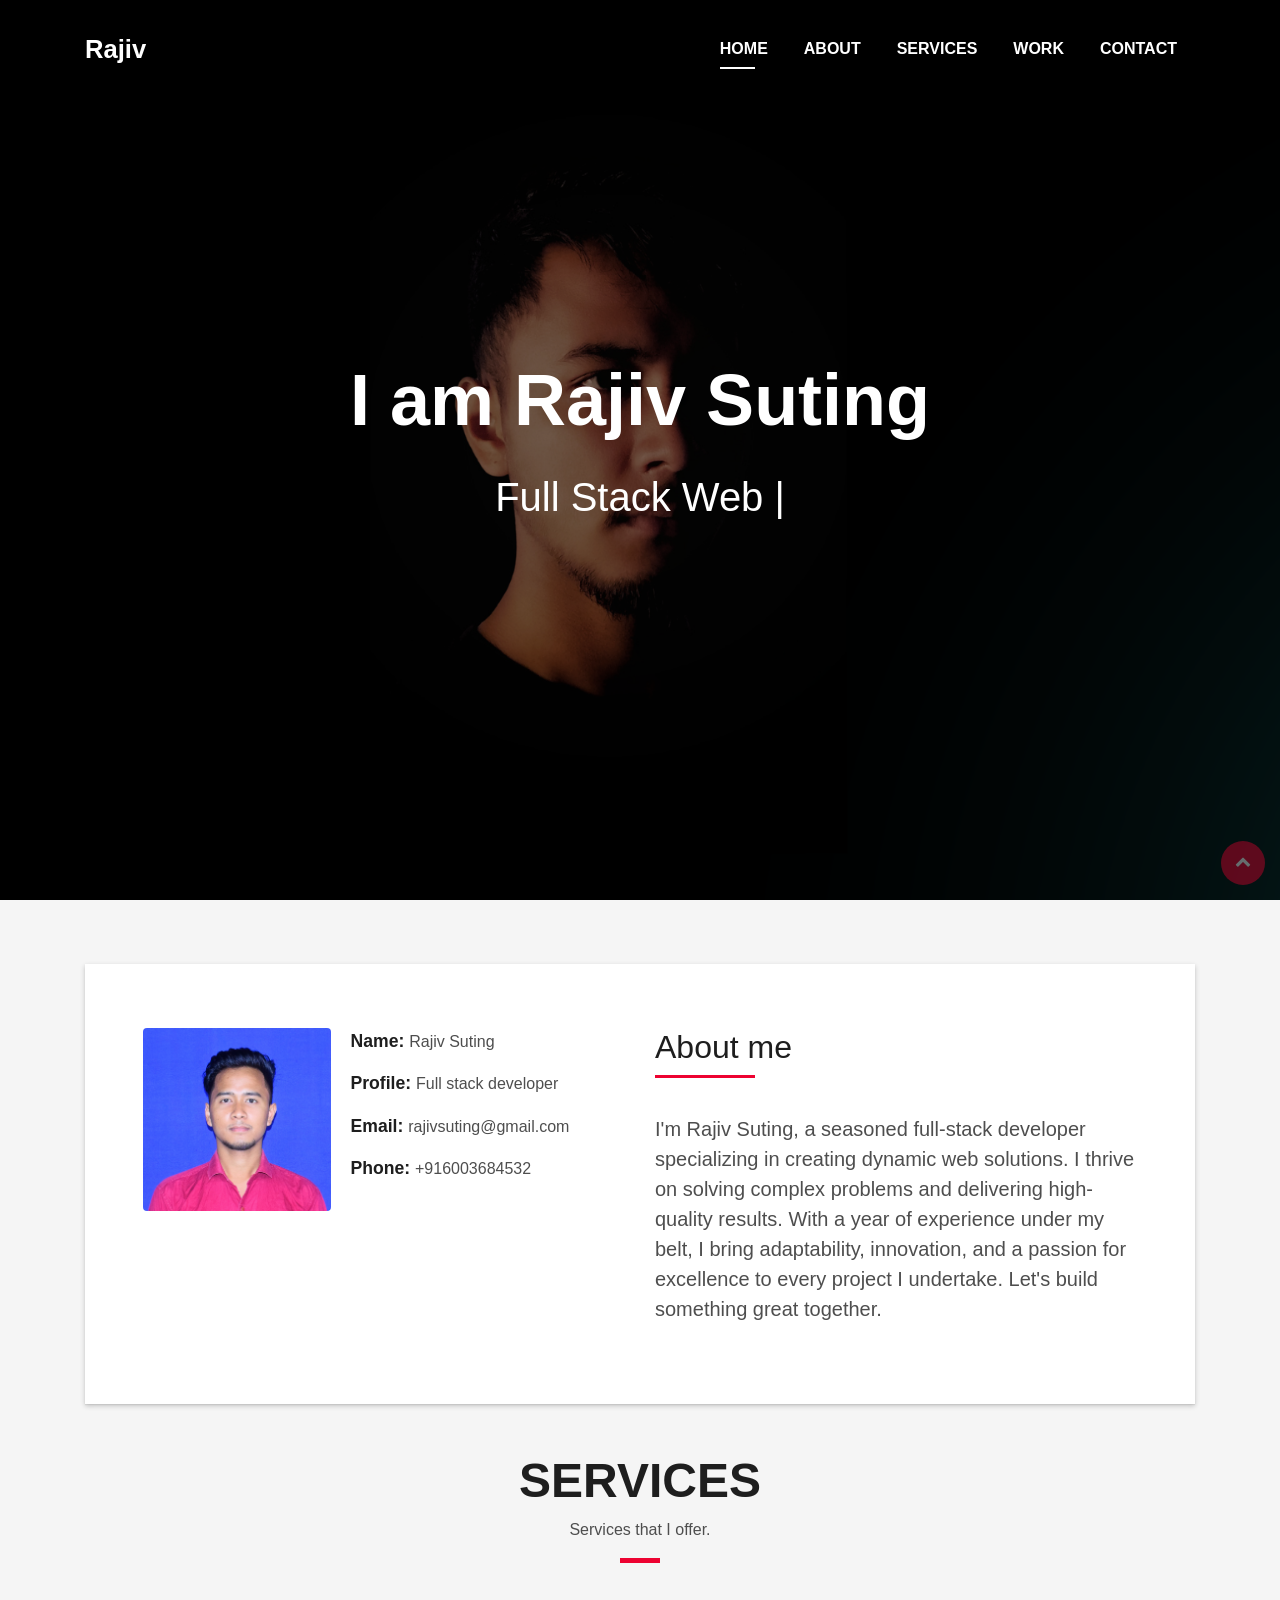
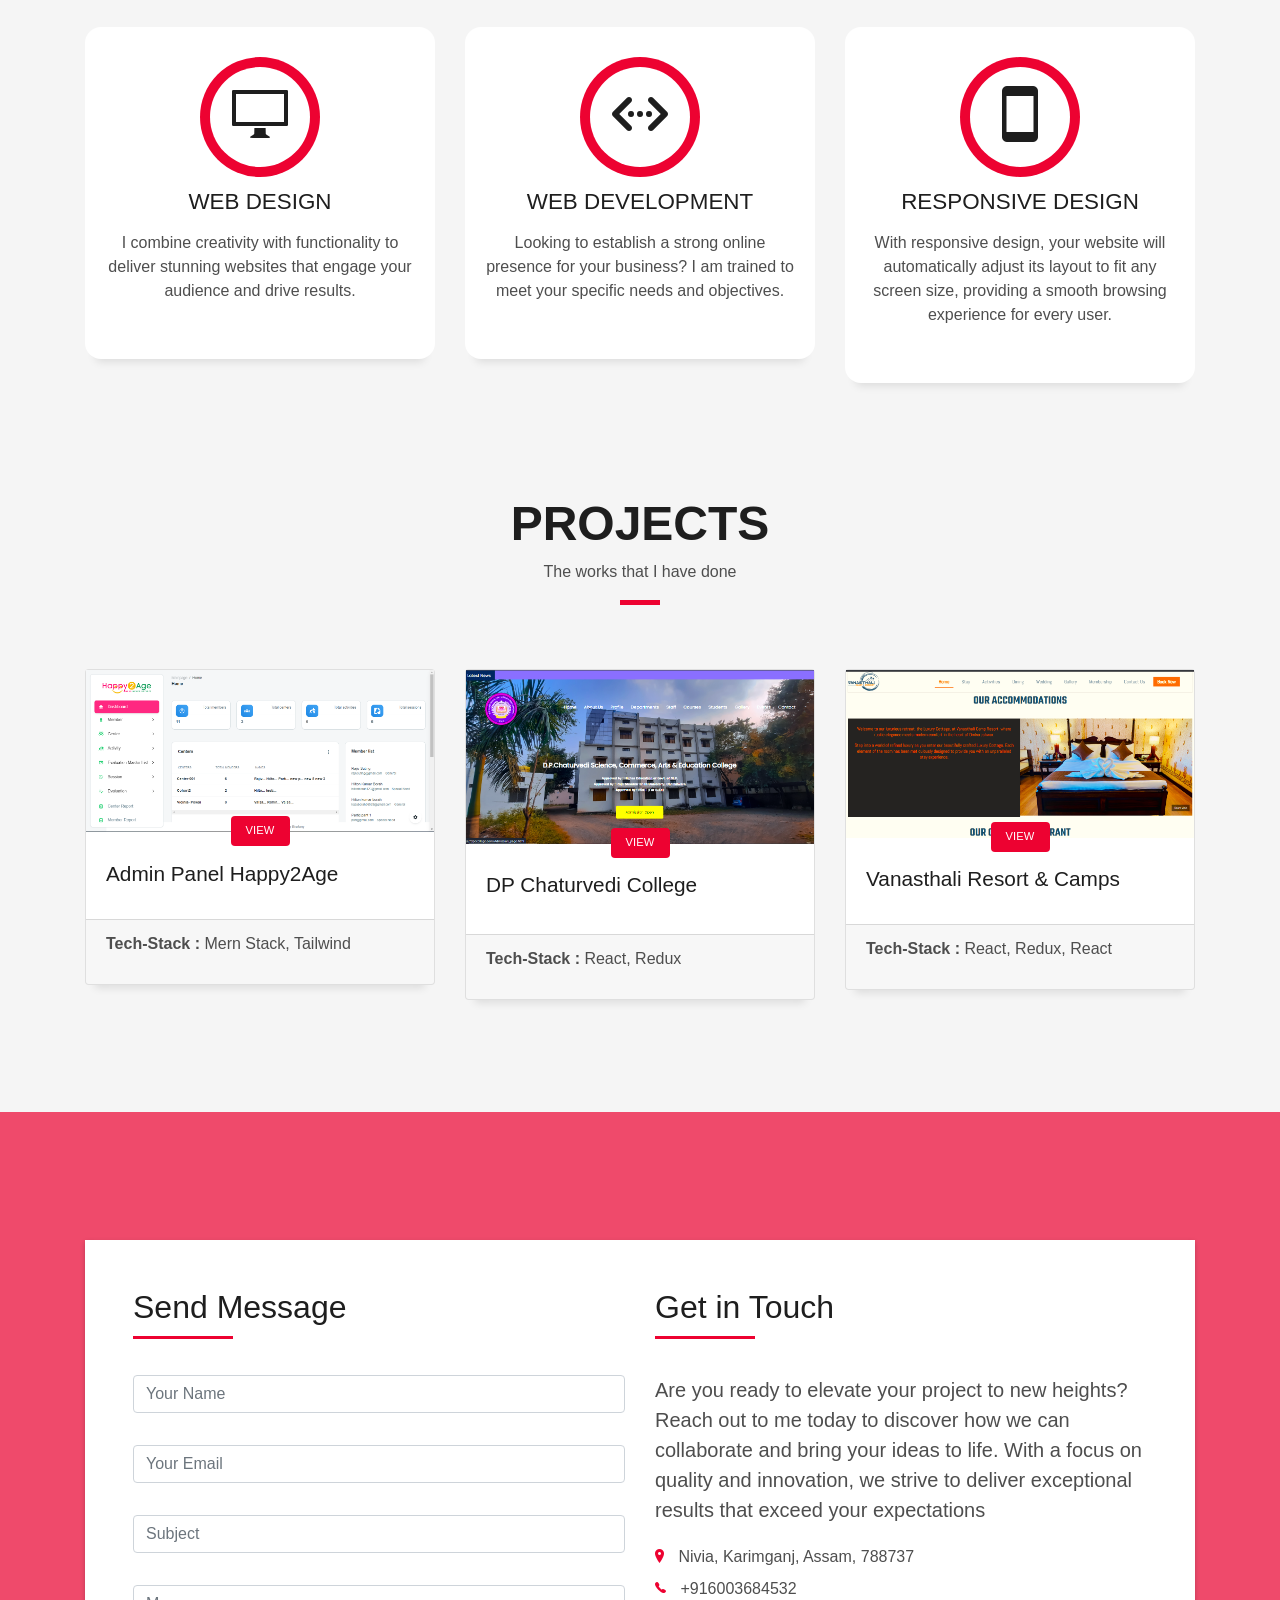
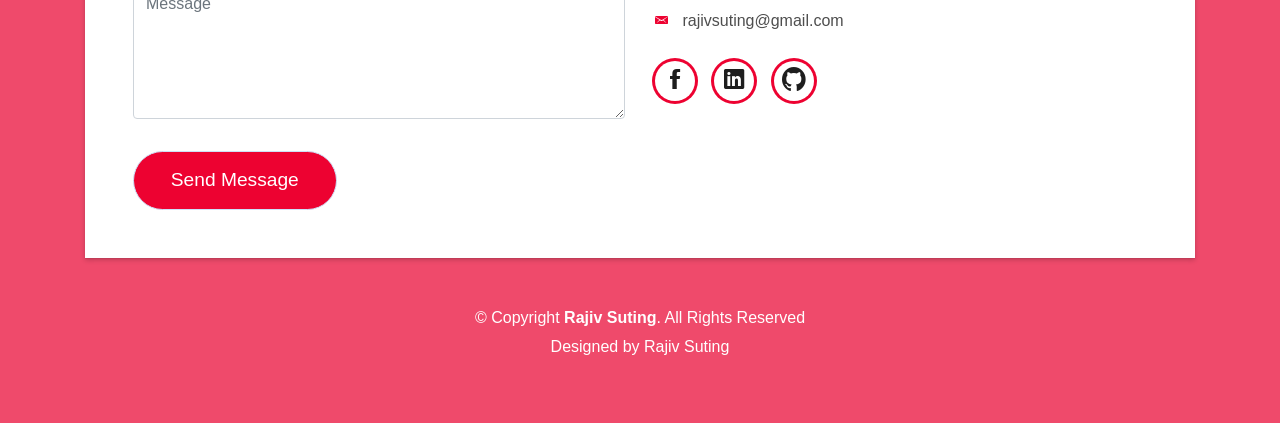
==== commit 21fb1d82: "push" ====
--- a/index.html
+++ b/index.html
@@ -278,6 +278,58 @@
           </div>
         </div>
         <div class="row">
+
+
+
+          <div class="col-md-4">
+            <div class="card card-blog">
+              <div class="card-img">
+                <a href="https://admin.happy2age.com/"
+                  ><img src="img/happy2age.png" alt="" class="img-fluid"
+                /></a>
+              </div>
+              <div class="card-body">
+                <div class="card-category-box">
+                  <div class="card-category">
+                    <a href="https://admin.happy2age.com/" target="_blank"><h6 class="category">View</h6></a>
+                  </div>
+                </div>
+                <h3 class="card-title">
+                  <a href="https://admin.happy2age.com/">Admin Panel Happy2Age</a>
+                </h3>
+
+              </div>
+              <div class="card-footer">
+<p><strong>Tech-Stack : </strong>Mern Stack, Tailwind</p>
+              </div>
+            </div>
+          </div>
+
+          <div class="col-md-4">
+            <div class="card card-blog">
+              <div class="card-img">
+                <a href="https://dpccollege.com/"  target="_blank"
+                  ><img src="img/dpc.png" alt="" class="img-fluid"
+                /></a>
+              </div>
+              <div class="card-body">
+                <div class="card-category-box">
+                  <div class="card-category">
+                    <a href="https://dpccollege.com/" target="_blank"><h6 class="category">View</h6></a>
+                  </div>
+                </div>
+                <h3 class="card-title">
+                  <a href="https://dpccollege.com/" target="_blank">DP Chaturvedi College</a>
+                </h3>
+                <p class="card-description">
+
+                </p>
+              </div>
+              <div class="card-footer">
+                <p><strong>Tech-Stack : </strong>React, Redux</p>
+              </div>
+            </div>
+          </div>
           <div class="col-md-4">
             <div class="card card-blog">
               <div class="card-img">
@@ -298,55 +350,6 @@
               </div>
               <div class="card-footer">
                 <p><strong>Tech-Stack : </strong>React, Redux, React</p>
-              </div>
-            </div>
-          </div>
-          <div class="col-md-4">
-            <div class="card card-blog">
-              <div class="card-img">
-                <a href="https://dpccollege.com/"  target="_blank"
-                  ><img src="img/dpc.png" alt="" class="img-fluid"
-                /></a>
-              </div>
-              <div class="card-body">
-                <div class="card-category-box">
-                  <div class="card-category">
-                    <a href="https://dpccollege.com/" target="_blank"><h6 class="category">View</h6></a>
-                  </div>
-                </div>
-                <h3 class="card-title">
-                  <a href="https://dpccollege.com/" target="_blank">DP Chaturvedi College</a>
-                </h3>
-                <p class="card-description">
-
-                </p>
-              </div>
-              <div class="card-footer">
-                <p><strong>Tech-Stack : </strong>React, Redux</p>
-              </div>
-            </div>
-          </div>
-
-          <div class="col-md-4">
-            <div class="card card-blog">
-              <div class="card-img">
-                <a href=""
-                  ><img src="img/high5.png" alt="" class="img-fluid"
-                /></a>
-              </div>
-              <div class="card-body">
-                <div class="card-category-box">
-                  <div class="card-category">
-                    <a href="" target="_blank"><h6 class="category">View</h6></a>
-                  </div>
-                </div>
-                <h3 class="card-title">
-                  <a href="">High 5 Resorts</a>
-                </h3>
-
-              </div>
-              <div class="card-footer">
-<p><strong>Tech-Stack : </strong>React, Redux</p>
               </div>
             </div>
           </div>
@@ -593,7 +596,7 @@
                 <div class="row">
                   <div class="col-md-6">
                     <div class="title-box-2">
-                      <h5 class="title-left">Send Message Us</h5>
+                      <h5 class="title-left">Send Message</h5>
                     </div>
                     <div>
                       <form
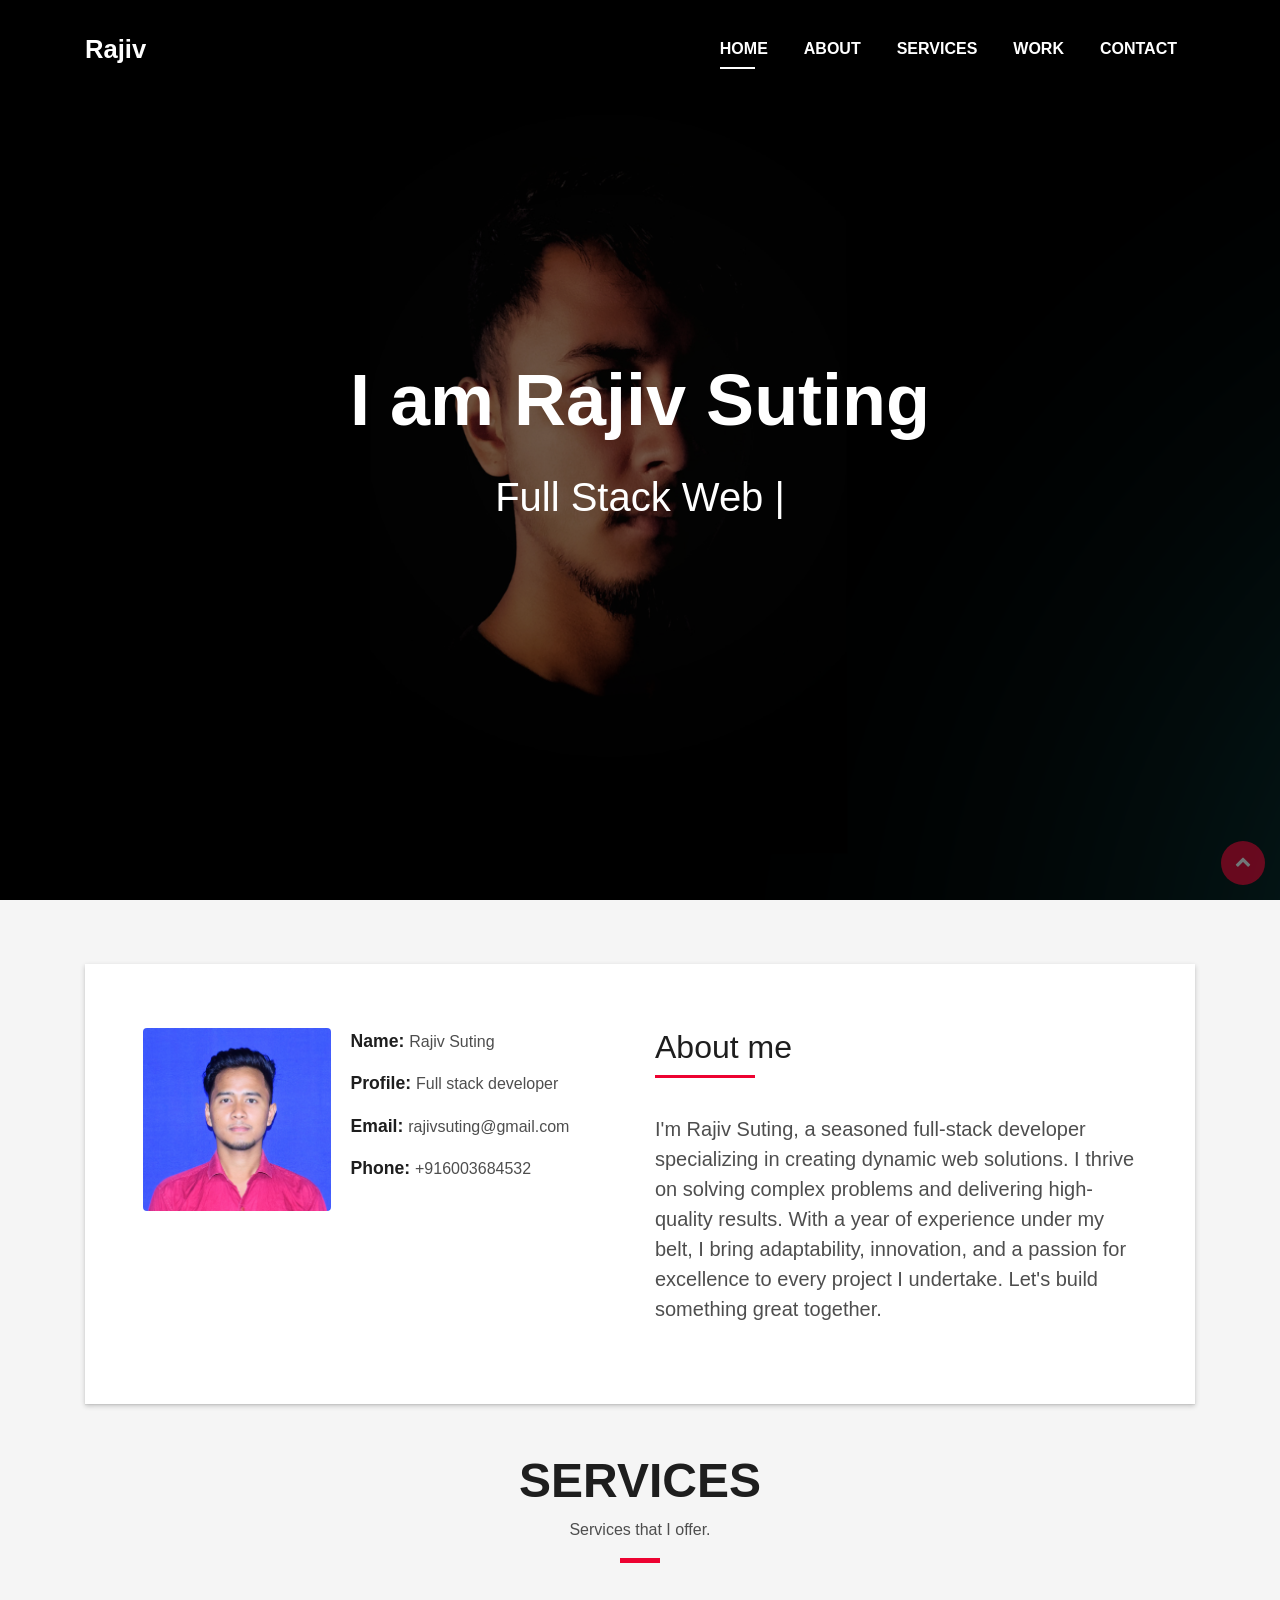
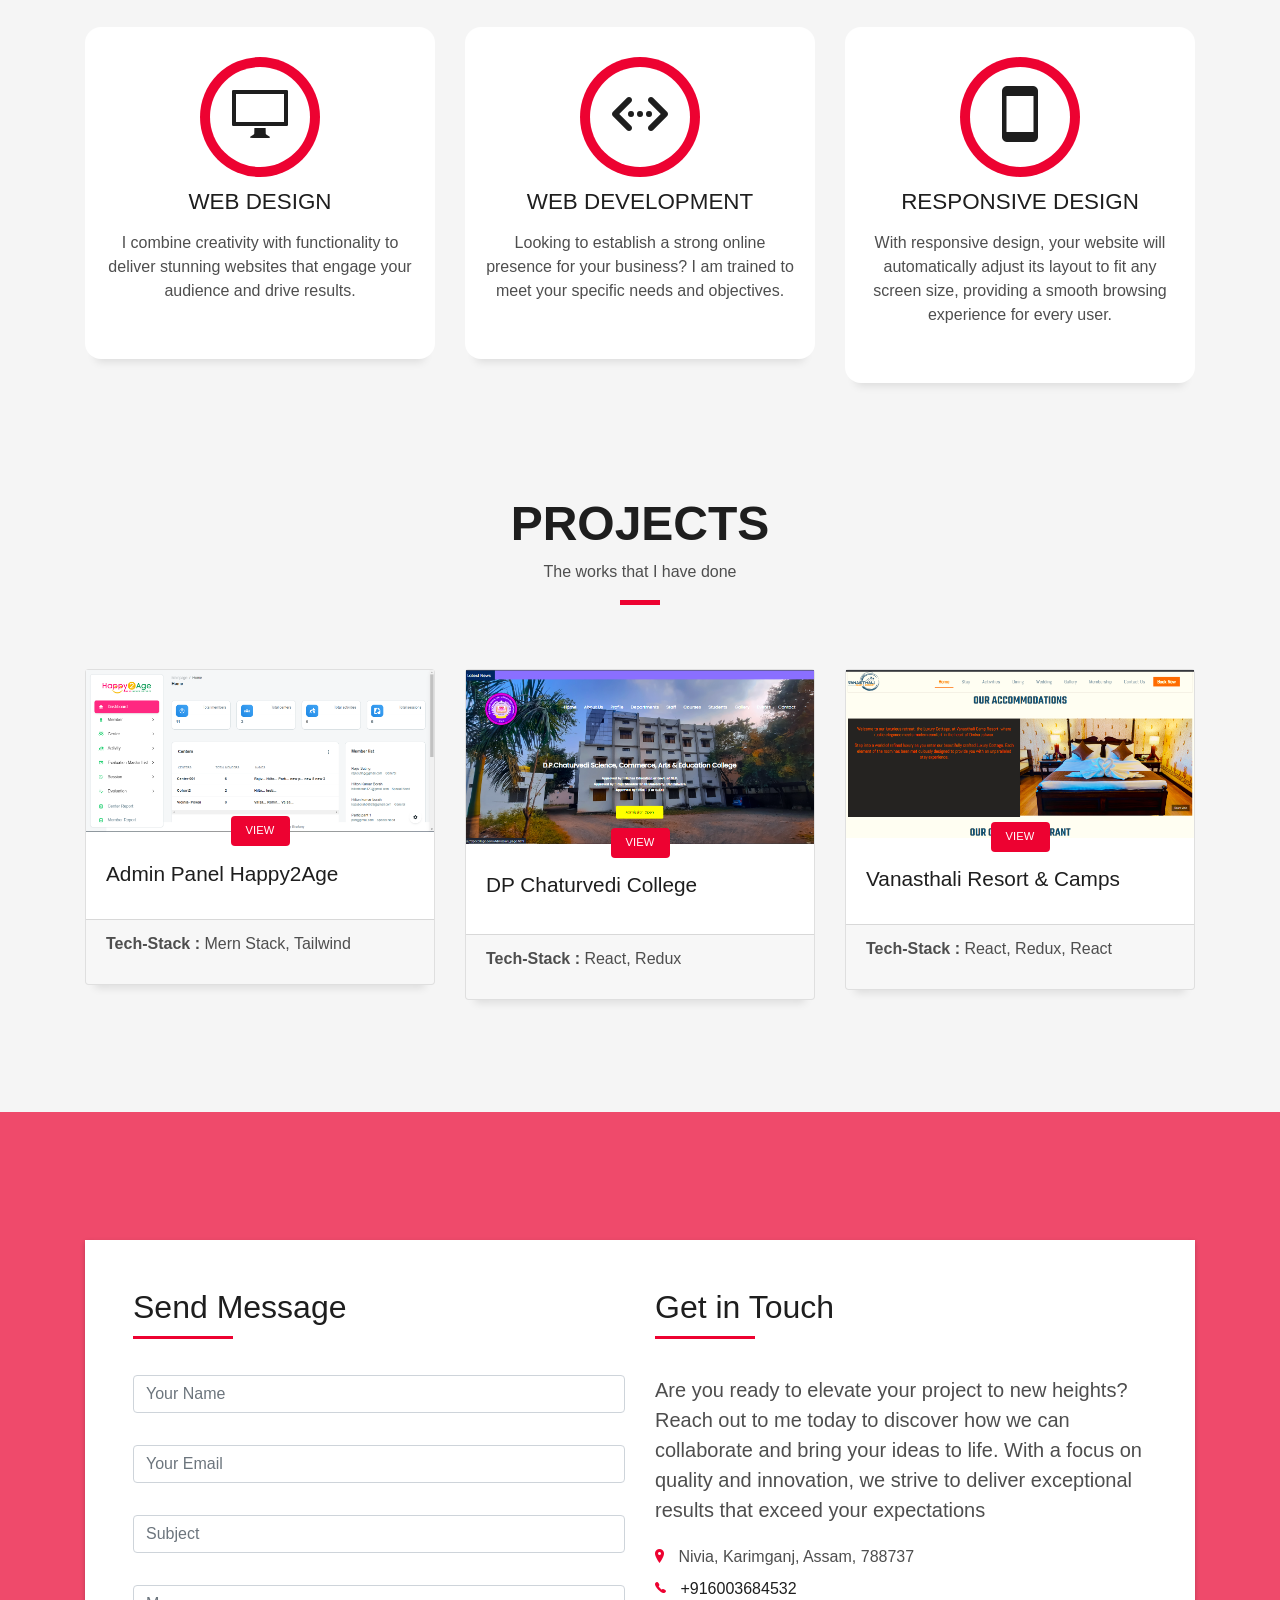
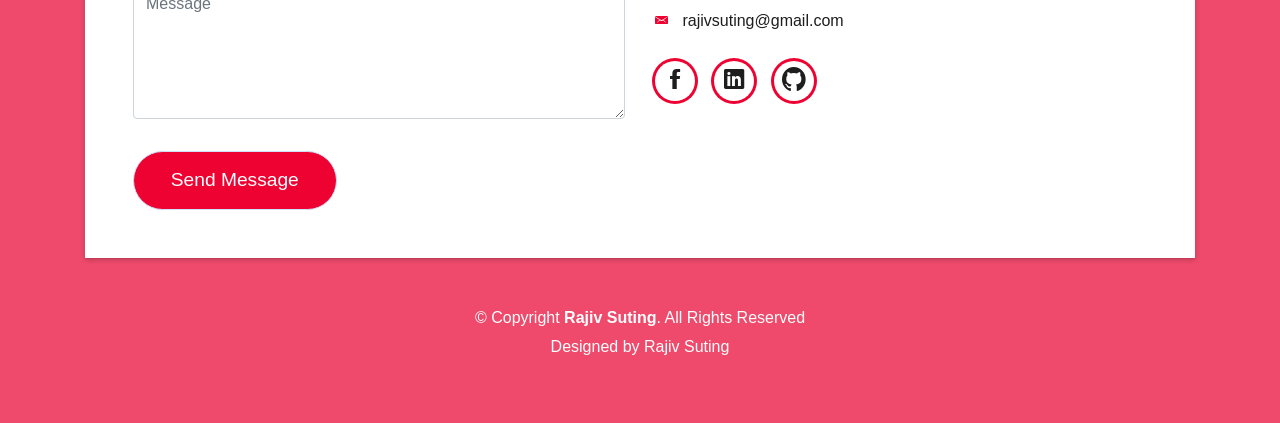
==== commit 0c4c9b4e: "push" ====
--- a/index.html
+++ b/index.html
@@ -695,10 +695,10 @@
                           Karimganj, Assam, 788737
                         </li>
                         <li>
-                          <span class="ion-ios-telephone"></span> +916003684532
+                          <span class="ion-ios-telephone"></span> <a href="tel:+916003684532">+916003684532</a>
                         </li>
                         <li>
-                          <span class="ion-email"></span> rajivsuting@gmail.com
+                          <span class="ion-email"></span> <a href="mailto:rajivsuting@gmail.com">rajivsuting@gmail.com</a>
                         </li>
                       </ul>
                     </div>
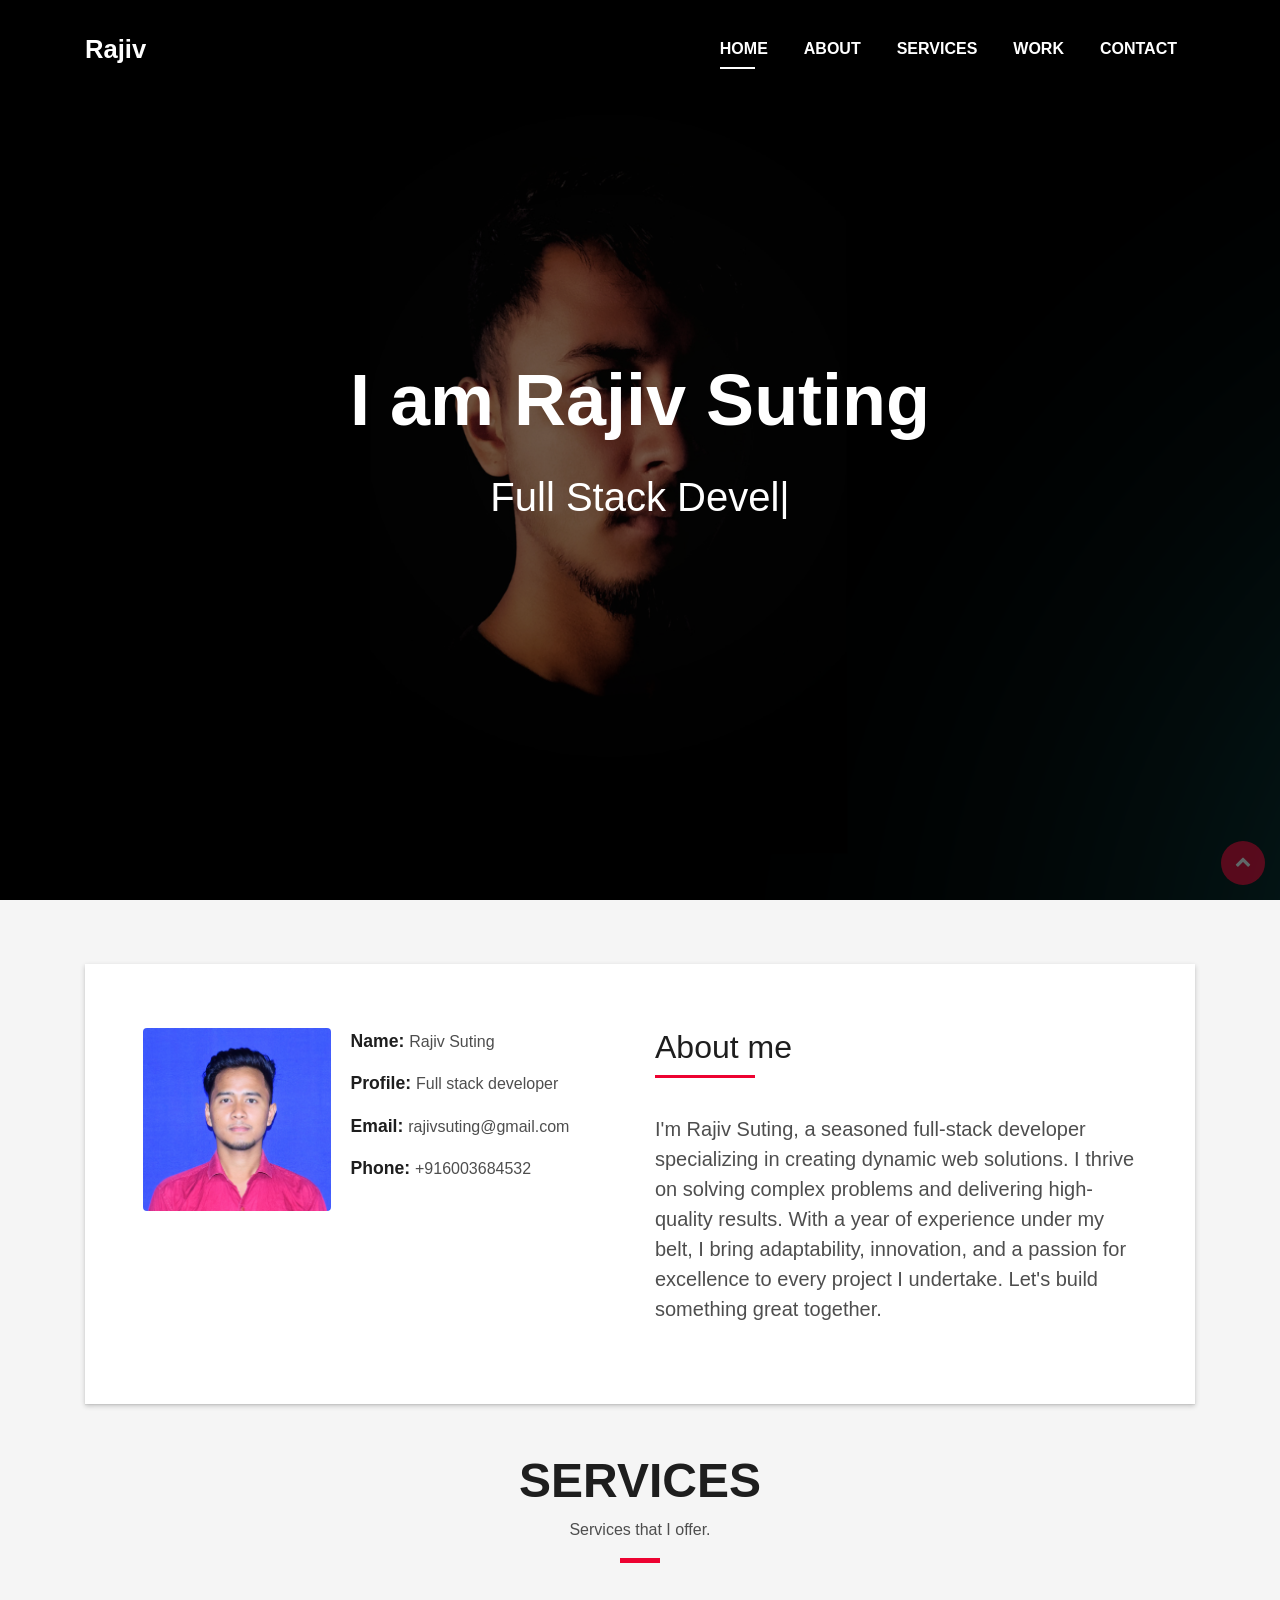
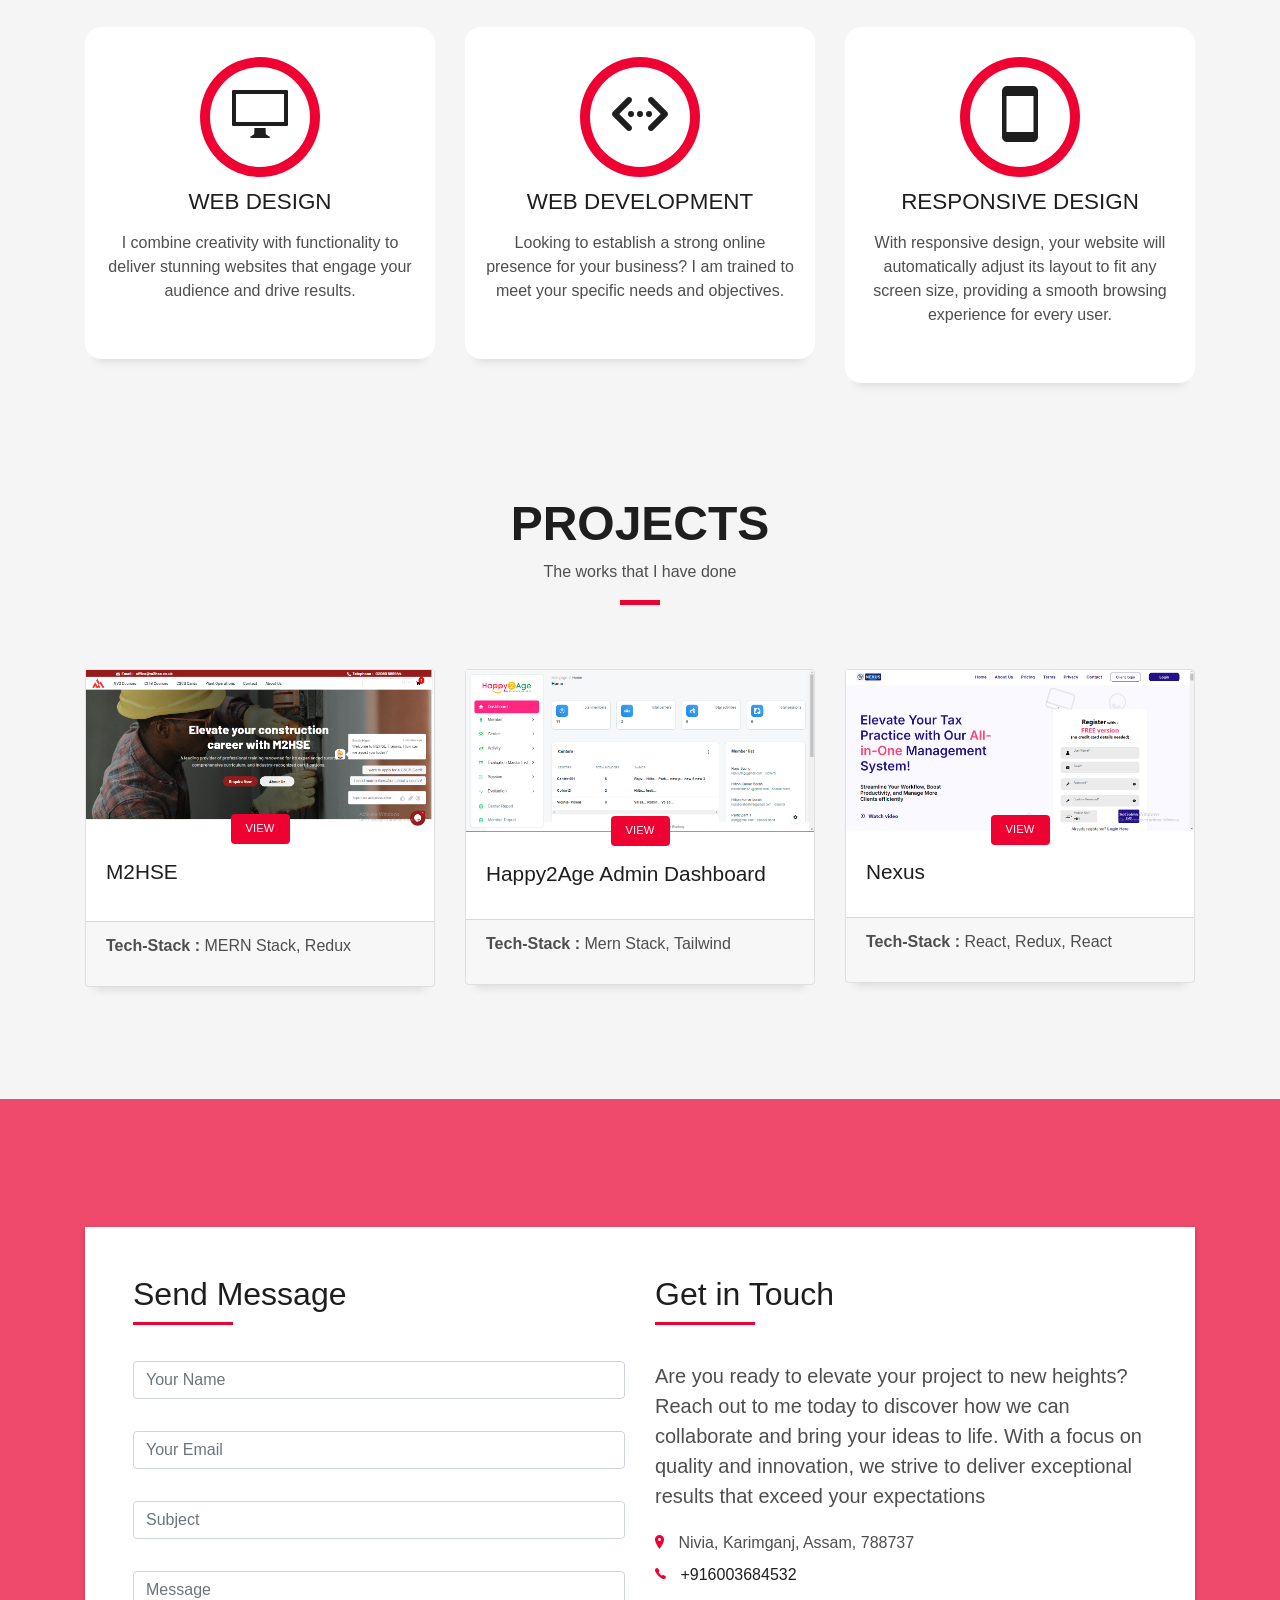
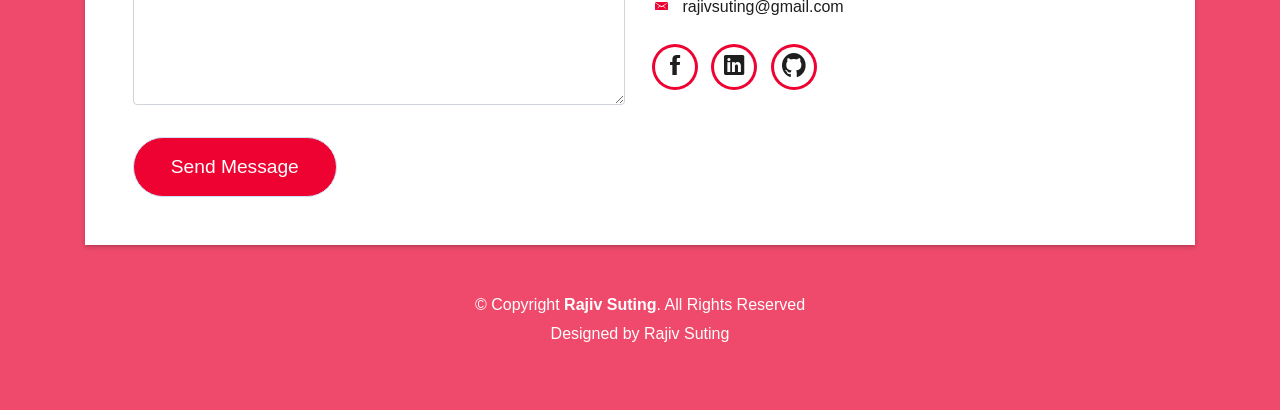
==== commit 5f1df59d: "push" ====
--- a/index.html
+++ b/index.html
@@ -9,7 +9,10 @@
 
     <!-- Favicons -->
     <link href="img/favicon.png" rel="icon" />
-    <link rel="icon" href="https://logosandtypes.com/wp-content/uploads/2022/07/remind.svg">
+    <link
+      rel="icon"
+      href="https://logosandtypes.com/wp-content/uploads/2022/07/remind.svg"
+    />
 
     <!-- Bootstrap CSS File -->
     <link href="lib/bootstrap/css/bootstrap.min.css" rel="stylesheet" />
@@ -23,8 +26,6 @@
 
     <!-- Main Stylesheet File -->
     <link href="css/style.css" rel="stylesheet" />
-
-
   </head>
 
   <body id="page-top">
@@ -90,7 +91,7 @@
             <!--<p class="display-6 color-d">Hello, world!</p>-->
             <h1 class="intro-title mb-4">I am Rajiv Suting</h1>
             <p class="intro-subtitle">
-              <span class="text-slider-items">Full Stack Web Developer</span
+              <span class="text-slider-items">Full Stack Developer</span
               ><strong class="text-slider"></strong>
             </p>
             <!-- <p class="pt-3"><a class="btn btn-primary btn js-scroll px-4" href="#about" role="button">Learn More</a></p> -->
@@ -192,7 +193,13 @@
                       <h5 class="title-left">About me</h5>
                     </div>
                     <p class="lead">
-                      I'm Rajiv Suting, a seasoned full-stack developer specializing in creating dynamic web solutions. I thrive on solving complex problems and delivering high-quality results. With a year of experience under my belt, I bring adaptability, innovation, and a passion for excellence to every project I undertake. Let's build something great together.
+                      I'm Rajiv Suting, a seasoned full-stack developer
+                      specializing in creating dynamic web solutions. I thrive
+                      on solving complex problems and delivering high-quality
+                      results. With a year of experience under my belt, I bring
+                      adaptability, innovation, and a passion for excellence to
+                      every project I undertake. Let's build something great
+                      together.
                     </p>
                   </div>
                 </div>
@@ -224,7 +231,8 @@
               <div class="service-content">
                 <h2 class="s-title">Web Design</h2>
                 <p class="s-description text-center">
-                  I combine creativity with functionality to deliver stunning websites that engage your audience and drive results.
+                  I combine creativity with functionality to deliver stunning
+                  websites that engage your audience and drive results.
                 </p>
               </div>
             </div>
@@ -237,7 +245,9 @@
               <div class="service-content">
                 <h2 class="s-title">Web Development</h2>
                 <p class="s-description text-center">
-Looking to establish a strong online presence for your business? I am trained to meet your specific needs and objectives.
+                  Looking to establish a strong online presence for your
+                  business? I am trained to meet your specific needs and
+                  objectives.
                 </p>
               </div>
             </div>
@@ -253,7 +263,9 @@
               <div class="service-content">
                 <h2 class="s-title">Responsive Design</h2>
                 <p class="s-description text-center">
-                  With responsive design, your website will automatically adjust its layout to fit any screen size, providing a smooth browsing experience for every user.
+                  With responsive design, your website will automatically adjust
+                  its layout to fit any screen size, providing a smooth browsing
+                  experience for every user.
                 </p>
               </div>
             </div>
@@ -270,17 +282,37 @@
           <div class="col-sm-12">
             <div class="title-box text-center">
               <h3 class="title-a">Projects</h3>
-              <p class="subtitle-a">
-                The works that I have done
-              </p>
+              <p class="subtitle-a">The works that I have done</p>
               <div class="line-mf"></div>
             </div>
           </div>
         </div>
         <div class="row">
-
-
-
+          <div class="col-md-4">
+            <div class="card card-blog">
+              <div class="card-img">
+                <a href="https://m2hse.co.uk/" target="_blank"
+                  ><img src="img/m2hse.png" alt="" class="img-fluid"
+                /></a>
+              </div>
+              <div class="card-body">
+                <div class="card-category-box">
+                  <div class="card-category">
+                    <a href="https://m2hse.co.uk/" target="_blank"
+                      ><h6 class="category">View</h6></a
+                    >
+                  </div>
+                </div>
+                <h3 class="card-title">
+                  <a href="https://m2hse.co.uk/" target="_blank">M2HSE</a>
+                </h3>
+                <p class="card-description"></p>
+              </div>
+              <div class="card-footer">
+                <p><strong>Tech-Stack : </strong>MERN Stack, Redux</p>
+              </div>
+            </div>
+          </div>
           <div class="col-md-4">
             <div class="card card-blog">
               <div class="card-img">
@@ -291,16 +323,19 @@
               <div class="card-body">
                 <div class="card-category-box">
                   <div class="card-category">
-                    <a href="https://admin.happy2age.com/" target="_blank"><h6 class="category">View</h6></a>
+                    <a href="https://admin.happy2age.com/" target="_blank"
+                      ><h6 class="category">View</h6></a
+                    >
                   </div>
                 </div>
                 <h3 class="card-title">
-                  <a href="https://admin.happy2age.com/">Admin Panel Happy2Age</a>
+                  <a href="https://admin.happy2age.com/"
+                    >Happy2Age Admin Dashboard</a
+                  >
                 </h3>
-
               </div>
               <div class="card-footer">
-<p><strong>Tech-Stack : </strong>Mern Stack, Tailwind</p>
+                <p><strong>Tech-Stack : </strong>Mern Stack, Tailwind</p>
               </div>
             </div>
           </div>
@@ -308,45 +343,23 @@
           <div class="col-md-4">
             <div class="card card-blog">
               <div class="card-img">
-                <a href="https://dpccollege.com/"  target="_blank"
-                  ><img src="img/dpc.png" alt="" class="img-fluid"
+                <a href="https://nexus.practiceguru.pro/" target="_blank"
+                  ><img src="img/nexus.png" alt="" class="img-fluid"
                 /></a>
               </div>
               <div class="card-body">
                 <div class="card-category-box">
                   <div class="card-category">
-                    <a href="https://dpccollege.com/" target="_blank"><h6 class="category">View</h6></a>
+                    <a href="https://nexus.practiceguru.pro/" target="_blank"
+                      ><h6 class="category">View</h6></a
+                    >
                   </div>
                 </div>
                 <h3 class="card-title">
-                  <a href="https://dpccollege.com/" target="_blank">DP Chaturvedi College</a>
+                  <a href="https://nexus.practiceguru.pro/" target="_blank"
+                    >Nexus</a
+                  >
                 </h3>
-                <p class="card-description">
-
-                </p>
-              </div>
-              <div class="card-footer">
-                <p><strong>Tech-Stack : </strong>React, Redux</p>
-              </div>
-            </div>
-          </div>
-          <div class="col-md-4">
-            <div class="card card-blog">
-              <div class="card-img">
-                <a href="https://vanasthalicampandresort.com/" target="_blank"
-                  ><img src="img/vanasthaliresort.png" alt="" class="img-fluid"
-                /></a>
-              </div>
-              <div class="card-body">
-                <div class="card-category-box">
-                  <div class="card-category">
-                    <a href="https://vanasthalicampandresort.com/" target="_blank"><h6 class="category">View</h6></a>
-                  </div>
-                </div>
-                <h3 class="card-title">
-                  <a href="https://vanasthalicampandresort.com/" target="_blank">Vanasthali Resort & Camps</a>
-                </h3>
-
               </div>
               <div class="card-footer">
                 <p><strong>Tech-Stack : </strong>React, Redux, React</p>
@@ -534,7 +547,7 @@
       style="background-image: url(img/overlay-bg.jpg)"
     >
       <div class="overlay-mf"></div> -->
-      <!-- <div class="container">
+    <!-- <div class="container">
         <div class="row">
           <div class="col-md-12">
             <div id="testimonial-mf" class="owl-carousel owl-theme">
@@ -578,9 +591,7 @@
           </div>
         </div>
       </div> -->
-    </div>
-
-
+    <!-- </div> -->
 
     <!--/ Section Contact-Footer Star /-->
     <section
@@ -695,10 +706,14 @@
                           Karimganj, Assam, 788737
                         </li>
                         <li>
-                          <span class="ion-ios-telephone"></span> <a href="tel:+916003684532">+916003684532</a>
+                          <span class="ion-ios-telephone"></span>
+                          <a href="tel:+916003684532">+916003684532</a>
                         </li>
                         <li>
-                          <span class="ion-email"></span> <a href="mailto:rajivsuting@gmail.com">rajivsuting@gmail.com</a>
+                          <span class="ion-email"></span>
+                          <a href="mailto:rajivsuting@gmail.com"
+                            >rajivsuting@gmail.com</a
+                          >
                         </li>
                       </ul>
                     </div>
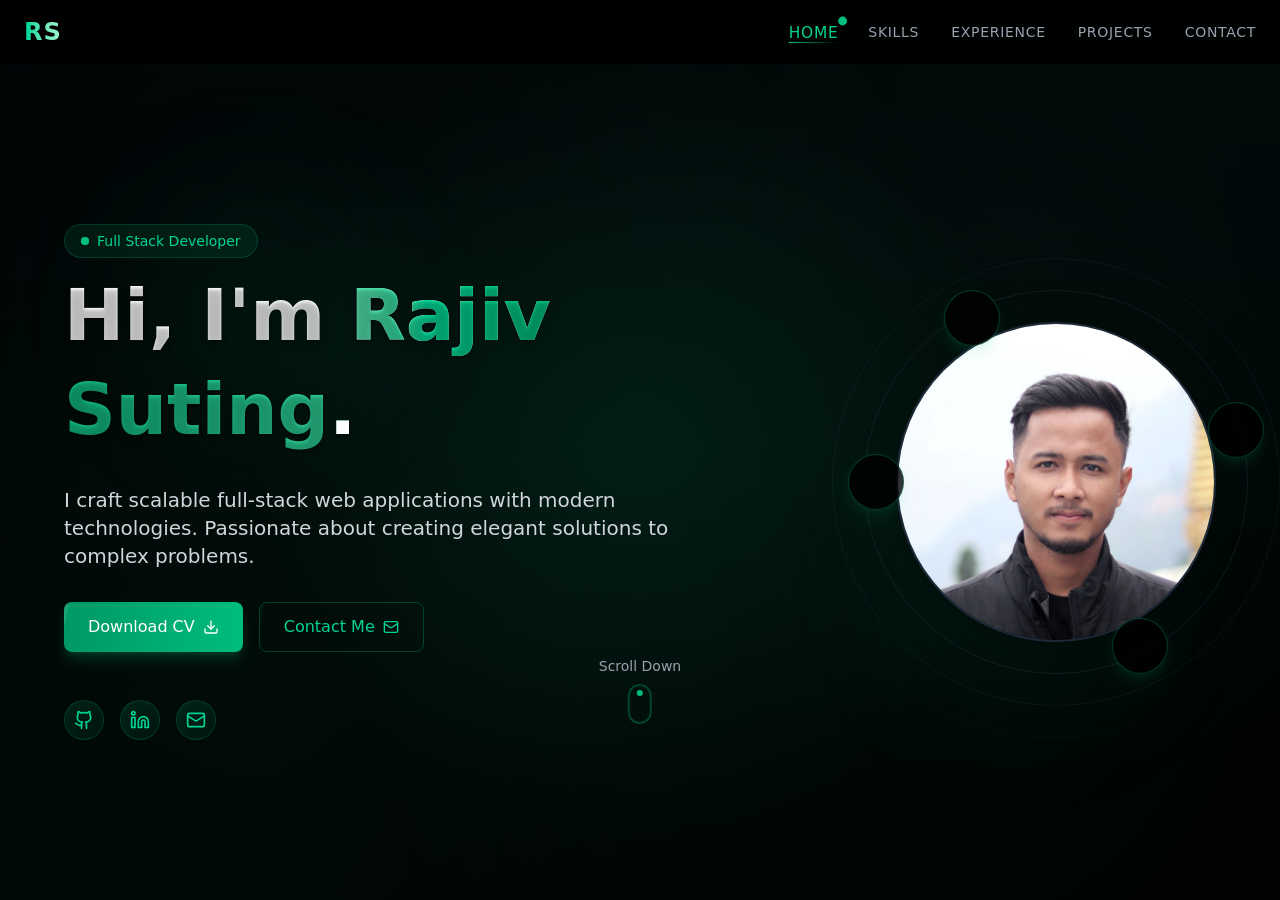
==== commit 8ed6645e: "Deploy portfolio" ====
--- a/index.html
+++ b/index.html
@@ -1,800 +1,31 @@
 <!DOCTYPE html>
 <html lang="en">
   <head>
-    <meta charset="utf-8" />
-    <title>Rajiv Suting</title>
-    <meta content="width=device-width, initial-scale=1.0" name="viewport" />
-    <meta content="" name="keywords" />
-    <meta content="" name="description" />
-
-    <!-- Favicons -->
-    <link href="img/favicon.png" rel="icon" />
-    <link
-      rel="icon"
-      href="https://logosandtypes.com/wp-content/uploads/2022/07/remind.svg"
+    <meta charset="UTF-8" />
+    <link rel="icon" type="image/svg+xml" href="/favicon.ico" />
+    <meta name="viewport" content="width=device-width, initial-scale=1.0" />
+    <meta
+      name="description"
+      content="Full-Stack Developer specializing in MERN stack, building scalable web applications with modern technologies."
     />
-
-    <!-- Bootstrap CSS File -->
-    <link href="lib/bootstrap/css/bootstrap.min.css" rel="stylesheet" />
-
-    <!-- Libraries CSS Files -->
-    <link href="lib/font-awesome/css/font-awesome.min.css" rel="stylesheet" />
-    <link href="lib/animate/animate.min.css" rel="stylesheet" />
-    <link href="lib/ionicons/css/ionicons.min.css" rel="stylesheet" />
-    <link href="lib/owlcarousel/assets/owl.carousel.min.css" rel="stylesheet" />
-    <link href="lib/lightbox/css/lightbox.min.css" rel="stylesheet" />
-
-    <!-- Main Stylesheet File -->
-    <link href="css/style.css" rel="stylesheet" />
+    <meta
+      name="keywords"
+      content="Full-Stack Developer, MERN Stack, React, Node.js, JavaScript, Web Development"
+    />
+    <meta name="author" content="Rajiv Suting" />
+    <meta property="og:title" content="Rajiv Suting | Full-Stack Developer" />
+    <meta
+      property="og:description"
+      content="Full-Stack Developer specializing in MERN stack, building scalable web applications with modern technologies."
+    />
+    <meta property="og:image" content="/rajiv.jpg" />
+    <meta property="og:url" content="https://rajivsuting.com" />
+    <meta name="twitter:card" content="summary_large_image" />
+    <title>Rajiv Suting | Full-Stack Developer</title>
+    <script type="module" crossorigin src="/assets/index-R7mL4vFK.js"></script>
+    <link rel="stylesheet" crossorigin href="/assets/index-Cj7idAVm.css">
   </head>
-
-  <body id="page-top">
-    <!--/ Nav Star /-->
-    <nav
-      class="navbar navbar-b navbar-trans navbar-expand-md fixed-top"
-      id="mainNav"
-    >
-      <div class="container">
-        <a class="navbar-brand js-scroll" href="#page-top">Rajiv</a>
-        <button
-          class="navbar-toggler collapsed"
-          type="button"
-          data-toggle="collapse"
-          data-target="#navbarDefault"
-          aria-controls="navbarDefault"
-          aria-expanded="false"
-          aria-label="Toggle navigation"
-        >
-          <span></span>
-          <span></span>
-          <span></span>
-        </button>
-        <div
-          class="navbar-collapse collapse justify-content-end"
-          id="navbarDefault"
-        >
-          <ul class="navbar-nav">
-            <li class="nav-item">
-              <a class="nav-link js-scroll active" href="#home">Home</a>
-            </li>
-            <li class="nav-item">
-              <a class="nav-link js-scroll" href="#about">About</a>
-            </li>
-            <li class="nav-item">
-              <a class="nav-link js-scroll" href="#service">Services</a>
-            </li>
-            <li class="nav-item">
-              <a class="nav-link js-scroll" href="#work">Work</a>
-            </li>
-            <!-- <li class="nav-item">
-              <a class="nav-link js-scroll" href="#blog">Blog</a>
-            </li> -->
-            <li class="nav-item">
-              <a class="nav-link js-scroll" href="#contact">Contact</a>
-            </li>
-          </ul>
-        </div>
-      </div>
-    </nav>
-    <!--/ Nav End /-->
-
-    <!--/ Intro Skew Star /-->
-    <div
-      id="home"
-      class="intro route bg-image"
-      style="background-image: url(img/intro-bg.png)"
-    >
-      <div class="overlay-itro"></div>
-      <div class="intro-content display-table">
-        <div class="table-cell">
-          <div class="container">
-            <!--<p class="display-6 color-d">Hello, world!</p>-->
-            <h1 class="intro-title mb-4">I am Rajiv Suting</h1>
-            <p class="intro-subtitle">
-              <span class="text-slider-items">Full Stack Developer</span
-              ><strong class="text-slider"></strong>
-            </p>
-            <!-- <p class="pt-3"><a class="btn btn-primary btn js-scroll px-4" href="#about" role="button">Learn More</a></p> -->
-          </div>
-        </div>
-      </div>
-    </div>
-    <!--/ Intro Skew End /-->
-
-    <section id="about" class="about-mf sect-pt4 route">
-      <div class="container">
-        <div class="row">
-          <div class="col-sm-12">
-            <div class="box-shadow-full">
-              <div class="row">
-                <div class="col-md-6">
-                  <div class="row">
-                    <div class="col-sm-6 col-md-5">
-                      <div class="about-img">
-                        <img
-                          src="img/profile.jpeg"
-                          class="img-fluid rounded b-shadow-a"
-                          alt=""
-                        />
-                      </div>
-                    </div>
-                    <div class="col-sm-6 col-md-7">
-                      <div class="about-info">
-                        <p>
-                          <span class="title-s">Name: </span>
-                          <span>Rajiv Suting</span>
-                        </p>
-                        <p>
-                          <span class="title-s">Profile: </span>
-                          <span>Full stack developer</span>
-                        </p>
-                        <p>
-                          <span class="title-s">Email: </span>
-                          <span>rajivsuting@gmail.com</span>
-                        </p>
-                        <p>
-                          <span class="title-s">Phone: </span>
-                          <span>+916003684532</span>
-                        </p>
-                      </div>
-                    </div>
-                  </div>
-                  <!-- <div class="skill-mf">
-                    <p class="title-s">Skill</p>
-                    <span>HTML</span> <span class="pull-right">85%</span>
-                    <div class="progress">
-                      <div
-                        class="progress-bar"
-                        role="progressbar"
-                        style="width: 85%"
-                        aria-valuenow="85"
-                        aria-valuemin="0"
-                        aria-valuemax="100"
-                      ></div>
-                    </div>
-                    <span>CSS3</span> <span class="pull-right">75%</span>
-                    <div class="progress">
-                      <div
-                        class="progress-bar"
-                        role="progressbar"
-                        style="width: 75%"
-                        aria-valuenow="75"
-                        aria-valuemin="0"
-                        aria-valuemax="100"
-                      ></div>
-                    </div>
-                    <span>PHP</span> <span class="pull-right">50%</span>
-                    <div class="progress">
-                      <div
-                        class="progress-bar"
-                        role="progressbar"
-                        style="width: 50%"
-                        aria-valuenow="50"
-                        aria-valuemin="0"
-                        aria-valuemax="100"
-                      ></div>
-                    </div>
-                    <span>JAVASCRIPT</span> <span class="pull-right">90%</span>
-                    <div class="progress">
-                      <div
-                        class="progress-bar"
-                        role="progressbar"
-                        style="width: 90%"
-                        aria-valuenow="90"
-                        aria-valuemin="0"
-                        aria-valuemax="100"
-                      ></div>
-                    </div>
-                  </div> -->
-                </div>
-                <div class="col-md-6">
-                  <div class="about-me pt-4 pt-md-0">
-                    <div class="title-box-2">
-                      <h5 class="title-left">About me</h5>
-                    </div>
-                    <p class="lead">
-                      I'm Rajiv Suting, a seasoned full-stack developer
-                      specializing in creating dynamic web solutions. I thrive
-                      on solving complex problems and delivering high-quality
-                      results. With a year of experience under my belt, I bring
-                      adaptability, innovation, and a passion for excellence to
-                      every project I undertake. Let's build something great
-                      together.
-                    </p>
-                  </div>
-                </div>
-              </div>
-            </div>
-          </div>
-        </div>
-      </div>
-    </section>
-
-    <!--/ Section Services Star /-->
-    <section id="service" class="services-mf route">
-      <div class="container">
-        <div class="row">
-          <div class="col-sm-12">
-            <div class="title-box text-center">
-              <h3 class="title-a">Services</h3>
-              <p class="subtitle-a">Services that I offer.</p>
-              <div class="line-mf"></div>
-            </div>
-          </div>
-        </div>
-        <div class="row">
-          <div class="col-md-4">
-            <div class="service-box">
-              <div class="service-ico">
-                <span class="ico-circle"><i class="ion-monitor"></i></span>
-              </div>
-              <div class="service-content">
-                <h2 class="s-title">Web Design</h2>
-                <p class="s-description text-center">
-                  I combine creativity with functionality to deliver stunning
-                  websites that engage your audience and drive results.
-                </p>
-              </div>
-            </div>
-          </div>
-          <div class="col-md-4">
-            <div class="service-box">
-              <div class="service-ico">
-                <span class="ico-circle"><i class="ion-code-working"></i></span>
-              </div>
-              <div class="service-content">
-                <h2 class="s-title">Web Development</h2>
-                <p class="s-description text-center">
-                  Looking to establish a strong online presence for your
-                  business? I am trained to meet your specific needs and
-                  objectives.
-                </p>
-              </div>
-            </div>
-          </div>
-
-          <div class="col-md-4">
-            <div class="service-box">
-              <div class="service-ico">
-                <span class="ico-circle"
-                  ><i class="ion-android-phone-portrait"></i
-                ></span>
-              </div>
-              <div class="service-content">
-                <h2 class="s-title">Responsive Design</h2>
-                <p class="s-description text-center">
-                  With responsive design, your website will automatically adjust
-                  its layout to fit any screen size, providing a smooth browsing
-                  experience for every user.
-                </p>
-              </div>
-            </div>
-          </div>
-        </div>
-      </div>
-    </section>
-    <!--/ Section Services End /-->
-
-    <!--/ Section Blog Star /-->
-    <section id="work" class="blog-mf sect-pt4 route">
-      <div class="container">
-        <div class="row">
-          <div class="col-sm-12">
-            <div class="title-box text-center">
-              <h3 class="title-a">Projects</h3>
-              <p class="subtitle-a">The works that I have done</p>
-              <div class="line-mf"></div>
-            </div>
-          </div>
-        </div>
-        <div class="row">
-          <div class="col-md-4">
-            <div class="card card-blog">
-              <div class="card-img">
-                <a href="https://m2hse.co.uk/" target="_blank"
-                  ><img src="img/m2hse.png" alt="" class="img-fluid"
-                /></a>
-              </div>
-              <div class="card-body">
-                <div class="card-category-box">
-                  <div class="card-category">
-                    <a href="https://m2hse.co.uk/" target="_blank"
-                      ><h6 class="category">View</h6></a
-                    >
-                  </div>
-                </div>
-                <h3 class="card-title">
-                  <a href="https://m2hse.co.uk/" target="_blank">M2HSE</a>
-                </h3>
-                <p class="card-description"></p>
-              </div>
-              <div class="card-footer">
-                <p><strong>Tech-Stack : </strong>MERN Stack, Redux</p>
-              </div>
-            </div>
-          </div>
-          <div class="col-md-4">
-            <div class="card card-blog">
-              <div class="card-img">
-                <a href="https://admin.happy2age.com/"
-                  ><img src="img/happy2age.png" alt="" class="img-fluid"
-                /></a>
-              </div>
-              <div class="card-body">
-                <div class="card-category-box">
-                  <div class="card-category">
-                    <a href="https://admin.happy2age.com/" target="_blank"
-                      ><h6 class="category">View</h6></a
-                    >
-                  </div>
-                </div>
-                <h3 class="card-title">
-                  <a href="https://admin.happy2age.com/"
-                    >Happy2Age Admin Dashboard</a
-                  >
-                </h3>
-              </div>
-              <div class="card-footer">
-                <p><strong>Tech-Stack : </strong>Mern Stack, Tailwind</p>
-              </div>
-            </div>
-          </div>
-
-          <div class="col-md-4">
-            <div class="card card-blog">
-              <div class="card-img">
-                <a href="https://nexus.practiceguru.pro/" target="_blank"
-                  ><img src="img/nexus.png" alt="" class="img-fluid"
-                /></a>
-              </div>
-              <div class="card-body">
-                <div class="card-category-box">
-                  <div class="card-category">
-                    <a href="https://nexus.practiceguru.pro/" target="_blank"
-                      ><h6 class="category">View</h6></a
-                    >
-                  </div>
-                </div>
-                <h3 class="card-title">
-                  <a href="https://nexus.practiceguru.pro/" target="_blank"
-                    >Nexus</a
-                  >
-                </h3>
-              </div>
-              <div class="card-footer">
-                <p><strong>Tech-Stack : </strong>React, Redux, React</p>
-              </div>
-            </div>
-          </div>
-        </div>
-      </div>
-    </section>
-    <!--/ Section Blog End /-->
-
-    <!--/ Section Portfolio Star /-->
-    <!-- <section id="blog" class="portfolio-mf sect-pt4 route">
-      <div class="container">
-        <div class="row">
-          <div class="col-sm-12">
-            <div class="title-box text-center">
-              <h3 class="title-a">Portfolio</h3>
-              <p class="subtitle-a">
-                Lorem ipsum, dolor sit amet consectetur adipisicing elit.
-              </p>
-              <div class="line-mf"></div>
-            </div>
-          </div>
-        </div>
-        <div class="row">
-          <div class="col-md-4">
-            <div class="work-box">
-              <a href="img/work-1.jpg" data-lightbox="gallery-mf">
-                <div class="work-img">
-                  <img src="img/work-1.jpg" alt="" class="img-fluid" />
-                </div>
-                <div class="work-content">
-                  <div class="row">
-                    <div class="col-sm-8">
-                      <h2 class="w-title">Lorem impsum dolor</h2>
-                      <div class="w-more">
-                        <span class="w-ctegory">Web Design</span> /
-                        <span class="w-date">18 Sep. 2018</span>
-                      </div>
-                    </div>
-                    <div class="col-sm-4">
-                      <div class="w-like">
-                        <span class="ion-ios-plus-outline"></span>
-                      </div>
-                    </div>
-                  </div>
-                </div>
-              </a>
-            </div>
-          </div>
-          <div class="col-md-4">
-            <div class="work-box">
-              <a href="img/work-2.jpg" data-lightbox="gallery-mf">
-                <div class="work-img">
-                  <img src="img/work-2.jpg" alt="" class="img-fluid" />
-                </div>
-                <div class="work-content">
-                  <div class="row">
-                    <div class="col-sm-8">
-                      <h2 class="w-title">Loreda Cuno Nere</h2>
-                      <div class="w-more">
-                        <span class="w-ctegory">Web Design</span> /
-                        <span class="w-date">18 Sep. 2018</span>
-                      </div>
-                    </div>
-                    <div class="col-sm-4">
-                      <div class="w-like">
-                        <span class="ion-ios-plus-outline"></span>
-                      </div>
-                    </div>
-                  </div>
-                </div>
-              </a>
-            </div>
-          </div>
-          <div class="col-md-4">
-            <div class="work-box">
-              <a href="img/work-3.jpg" data-lightbox="gallery-mf">
-                <div class="work-img">
-                  <img src="img/work-3.jpg" alt="" class="img-fluid" />
-                </div>
-                <div class="work-content">
-                  <div class="row">
-                    <div class="col-sm-8">
-                      <h2 class="w-title">Mavrito Lana Dere</h2>
-                      <div class="w-more">
-                        <span class="w-ctegory">Web Design</span> /
-                        <span class="w-date">18 Sep. 2018</span>
-                      </div>
-                    </div>
-                    <div class="col-sm-4">
-                      <div class="w-like">
-                        <span class="ion-ios-plus-outline"></span>
-                      </div>
-                    </div>
-                  </div>
-                </div>
-              </a>
-            </div>
-          </div>
-          <div class="col-md-4">
-            <div class="work-box">
-              <a href="img/work-4.jpg" data-lightbox="gallery-mf">
-                <div class="work-img">
-                  <img src="img/work-4.jpg" alt="" class="img-fluid" />
-                </div>
-                <div class="work-content">
-                  <div class="row">
-                    <div class="col-sm-8">
-                      <h2 class="w-title">Bindo Laro Cado</h2>
-                      <div class="w-more">
-                        <span class="w-ctegory">Web Design</span> /
-                        <span class="w-date">18 Sep. 2018</span>
-                      </div>
-                    </div>
-                    <div class="col-sm-4">
-                      <div class="w-like">
-                        <span class="ion-ios-plus-outline"></span>
-                      </div>
-                    </div>
-                  </div>
-                </div>
-              </a>
-            </div>
-          </div>
-          <div class="col-md-4">
-            <div class="work-box">
-              <a href="img/work-5.jpg" data-lightbox="gallery-mf">
-                <div class="work-img">
-                  <img src="img/work-5.jpg" alt="" class="img-fluid" />
-                </div>
-                <div class="work-content">
-                  <div class="row">
-                    <div class="col-sm-8">
-                      <h2 class="w-title">Studio Lena Mado</h2>
-                      <div class="w-more">
-                        <span class="w-ctegory">Web Design</span> /
-                        <span class="w-date">18 Sep. 2018</span>
-                      </div>
-                    </div>
-                    <div class="col-sm-4">
-                      <div class="w-like">
-                        <span class="ion-ios-plus-outline"></span>
-                      </div>
-                    </div>
-                  </div>
-                </div>
-              </a>
-            </div>
-          </div>
-          <div class="col-md-4">
-            <div class="work-box">
-              <a href="img/work-6.jpg" data-lightbox="gallery-mf">
-                <div class="work-img">
-                  <img src="img/work-6.jpg" alt="" class="img-fluid" />
-                </div>
-                <div class="work-content">
-                  <div class="row">
-                    <div class="col-sm-8">
-                      <h2 class="w-title">Studio Big Bang</h2>
-                      <div class="w-more">
-                        <span class="w-ctegory">Web Design</span> /
-                        <span class="w-date">18 Sep. 2017</span>
-                      </div>
-                    </div>
-                    <div class="col-sm-4">
-                      <div class="w-like">
-                        <span class="ion-ios-plus-outline"></span>
-                      </div>
-                    </div>
-                  </div>
-                </div>
-              </a>
-            </div>
-          </div>
-        </div>
-      </div>
-    </section> -->
-    <!--/ Section Portfolio End /-->
-
-    <!--/ Section Testimonials Star /-->
-    <!-- <div
-      class="testimonials paralax-mf bg-image"
-      style="background-image: url(img/overlay-bg.jpg)"
-    >
-      <div class="overlay-mf"></div> -->
-    <!-- <div class="container">
-        <div class="row">
-          <div class="col-md-12">
-            <div id="testimonial-mf" class="owl-carousel owl-theme">
-              <div class="testimonial-box">
-                <div class="author-test">
-                  <img
-                    src="img/testimonial-2.jpg"
-                    alt=""
-                    class="rounded-circle b-shadow-a"
-                  />
-                  <span class="author">Xavi Alonso</span>
-                </div>
-                <div class="content-test">
-                  <p class="description lead">
-                    Curabitur arcu erat, accumsan id imperdiet et, porttitor at
-                    sem. Lorem ipsum dolor sit amet, consectetur adipiscing
-                    elit.
-                  </p>
-                  <span class="comit"><i class="fa fa-quote-right"></i></span>
-                </div>
-              </div>
-              <div class="testimonial-box">
-                <div class="author-test">
-                  <img
-                    src="img/testimonial-4.jpg"
-                    alt=""
-                    class="rounded-circle b-shadow-a"
-                  />
-                  <span class="author">Marta Socrate</span>
-                </div>
-                <div class="content-test">
-                  <p class="description lead">
-                    Curabitur arcu erat, accumsan id imperdiet et, porttitor at
-                    sem. Lorem ipsum dolor sit amet, consectetur adipiscing
-                    elit.
-                  </p>
-                  <span class="comit"><i class="fa fa-quote-right"></i></span>
-                </div>
-              </div>
-            </div>
-          </div>
-        </div>
-      </div> -->
-    <!-- </div> -->
-
-    <!--/ Section Contact-Footer Star /-->
-    <section
-      class="paralax-mf footer-paralax bg-image sect-mt4 route"
-      style="background-image: url(img/overlay-bg.jpg)"
-    >
-      <div class="overlay-mf"></div>
-      <div class="container">
-        <div class="row">
-          <div class="col-sm-12">
-            <div class="contact-mf">
-              <div id="contact" class="box-shadow-full">
-                <div class="row">
-                  <div class="col-md-6">
-                    <div class="title-box-2">
-                      <h5 class="title-left">Send Message</h5>
-                    </div>
-                    <div>
-                      <form
-                        action=""
-                        method="post"
-                        role="form"
-                        class="contactForm"
-                      >
-                        <div id="sendmessage">
-                          Your message has been sent. Thank you!
-                        </div>
-                        <div id="errormessage"></div>
-                        <div class="row">
-                          <div class="col-md-12 mb-3">
-                            <div class="form-group">
-                              <input
-                                type="text"
-                                name="name"
-                                class="form-control"
-                                id="name"
-                                placeholder="Your Name"
-                                data-rule="minlen:4"
-                                data-msg="Please enter at least 4 chars"
-                              />
-                              <div class="validation"></div>
-                            </div>
-                          </div>
-                          <div class="col-md-12 mb-3">
-                            <div class="form-group">
-                              <input
-                                type="email"
-                                class="form-control"
-                                name="email"
-                                id="email"
-                                placeholder="Your Email"
-                                data-rule="email"
-                                data-msg="Please enter a valid email"
-                              />
-                              <div class="validation"></div>
-                            </div>
-                          </div>
-                          <div class="col-md-12 mb-3">
-                            <div class="form-group">
-                              <input
-                                type="text"
-                                class="form-control"
-                                name="subject"
-                                id="subject"
-                                placeholder="Subject"
-                                data-rule="minlen:4"
-                                data-msg="Please enter at least 8 chars of subject"
-                              />
-                              <div class="validation"></div>
-                            </div>
-                          </div>
-                          <div class="col-md-12 mb-3">
-                            <div class="form-group">
-                              <textarea
-                                class="form-control"
-                                name="message"
-                                rows="5"
-                                data-rule="required"
-                                data-msg="Please write something for us"
-                                placeholder="Message"
-                              ></textarea>
-                              <div class="validation"></div>
-                            </div>
-                          </div>
-                          <div class="col-md-12">
-                            <button
-                              type="submit"
-                              class="button button-a button-big button-rouded"
-                            >
-                              Send Message
-                            </button>
-                          </div>
-                        </div>
-                      </form>
-                    </div>
-                  </div>
-                  <div class="col-md-6">
-                    <div class="title-box-2 pt-4 pt-md-0">
-                      <h5 class="title-left">Get in Touch</h5>
-                    </div>
-                    <div class="more-info">
-                      <p class="lead">
-                        Are you ready to elevate your project to new heights?
-                        Reach out to me today to discover how we can collaborate
-                        and bring your ideas to life. With a focus on quality
-                        and innovation, we strive to deliver exceptional results
-                        that exceed your expectations
-                      </p>
-                      <ul class="list-ico">
-                        <li>
-                          <span class="ion-ios-location"></span> Nivia,
-                          Karimganj, Assam, 788737
-                        </li>
-                        <li>
-                          <span class="ion-ios-telephone"></span>
-                          <a href="tel:+916003684532">+916003684532</a>
-                        </li>
-                        <li>
-                          <span class="ion-email"></span>
-                          <a href="mailto:rajivsuting@gmail.com"
-                            >rajivsuting@gmail.com</a
-                          >
-                        </li>
-                      </ul>
-                    </div>
-                    <div class="socials">
-                      <ul>
-                        <li>
-                          <a href=""
-                            ><span class="ico-circle"
-                              ><i class="ion-social-facebook"></i></span
-                          ></a>
-                        </li>
-
-                        <li>
-                          <a
-                            href="https://www.linkedin.com/in/rajiv-suting-86630b23b/"
-                            ><span class="ico-circle"
-                              ><i class="ion-social-linkedin"></i></span
-                          ></a>
-                        </li>
-                        <li>
-                          <a href="https://github.com/rajivsuting"
-                            ><span class="ico-circle"
-                              ><i class="ion-social-github"></i></span
-                          ></a>
-                        </li>
-                      </ul>
-                    </div>
-                  </div>
-                </div>
-              </div>
-            </div>
-          </div>
-        </div>
-      </div>
-      <footer>
-        <div class="container">
-          <div class="row">
-            <div class="col-sm-12">
-              <div class="copyright-box">
-                <p class="copyright">
-                  &copy; Copyright <strong>Rajiv Suting</strong>. All Rights
-                  Reserved
-                </p>
-                <div class="credits">
-                  <!--
-                  All the links in the footer should remain intact.
-                  You can delete the links only if you purchased the pro version.
-                  Licensing information: https://bootstrapmade.com/license/
-                  Purchase the pro version with working PHP/AJAX contact form: https://bootstrapmade.com/buy/?theme=DevFolio
-                -->
-                  Designed by
-                  <a href="https://www.linkedin.com/in/rajiv-suting-86630b23b/"
-                    >Rajiv Suting</a
-                  >
-                </div>
-              </div>
-            </div>
-          </div>
-        </div>
-      </footer>
-    </section>
-    <!--/ Section Contact-footer End /-->
-
-    <a href="#" class="back-to-top"><i class="fa fa-chevron-up"></i></a>
-    <div id="preloader"></div>
-
-    <!-- JavaScript Libraries -->
-    <script src="lib/jquery/jquery.min.js"></script>
-    <script src="lib/jquery/jquery-migrate.min.js"></script>
-    <script src="lib/popper/popper.min.js"></script>
-    <script src="lib/bootstrap/js/bootstrap.min.js"></script>
-    <script src="lib/easing/easing.min.js"></script>
-    <script src="lib/counterup/jquery.waypoints.min.js"></script>
-    <script src="lib/counterup/jquery.counterup.js"></script>
-    <script src="lib/owlcarousel/owl.carousel.min.js"></script>
-    <script src="lib/lightbox/js/lightbox.min.js"></script>
-    <script src="lib/typed/typed.min.js"></script>
-    <!-- Contact Form JavaScript File -->
-    <script src="contactform/contactform.js"></script>
-
-    <!-- Template Main Javascript File -->
-    <script src="js/main.js"></script>
+  <body>
+    <div id="root"></div>
   </body>
 </html>
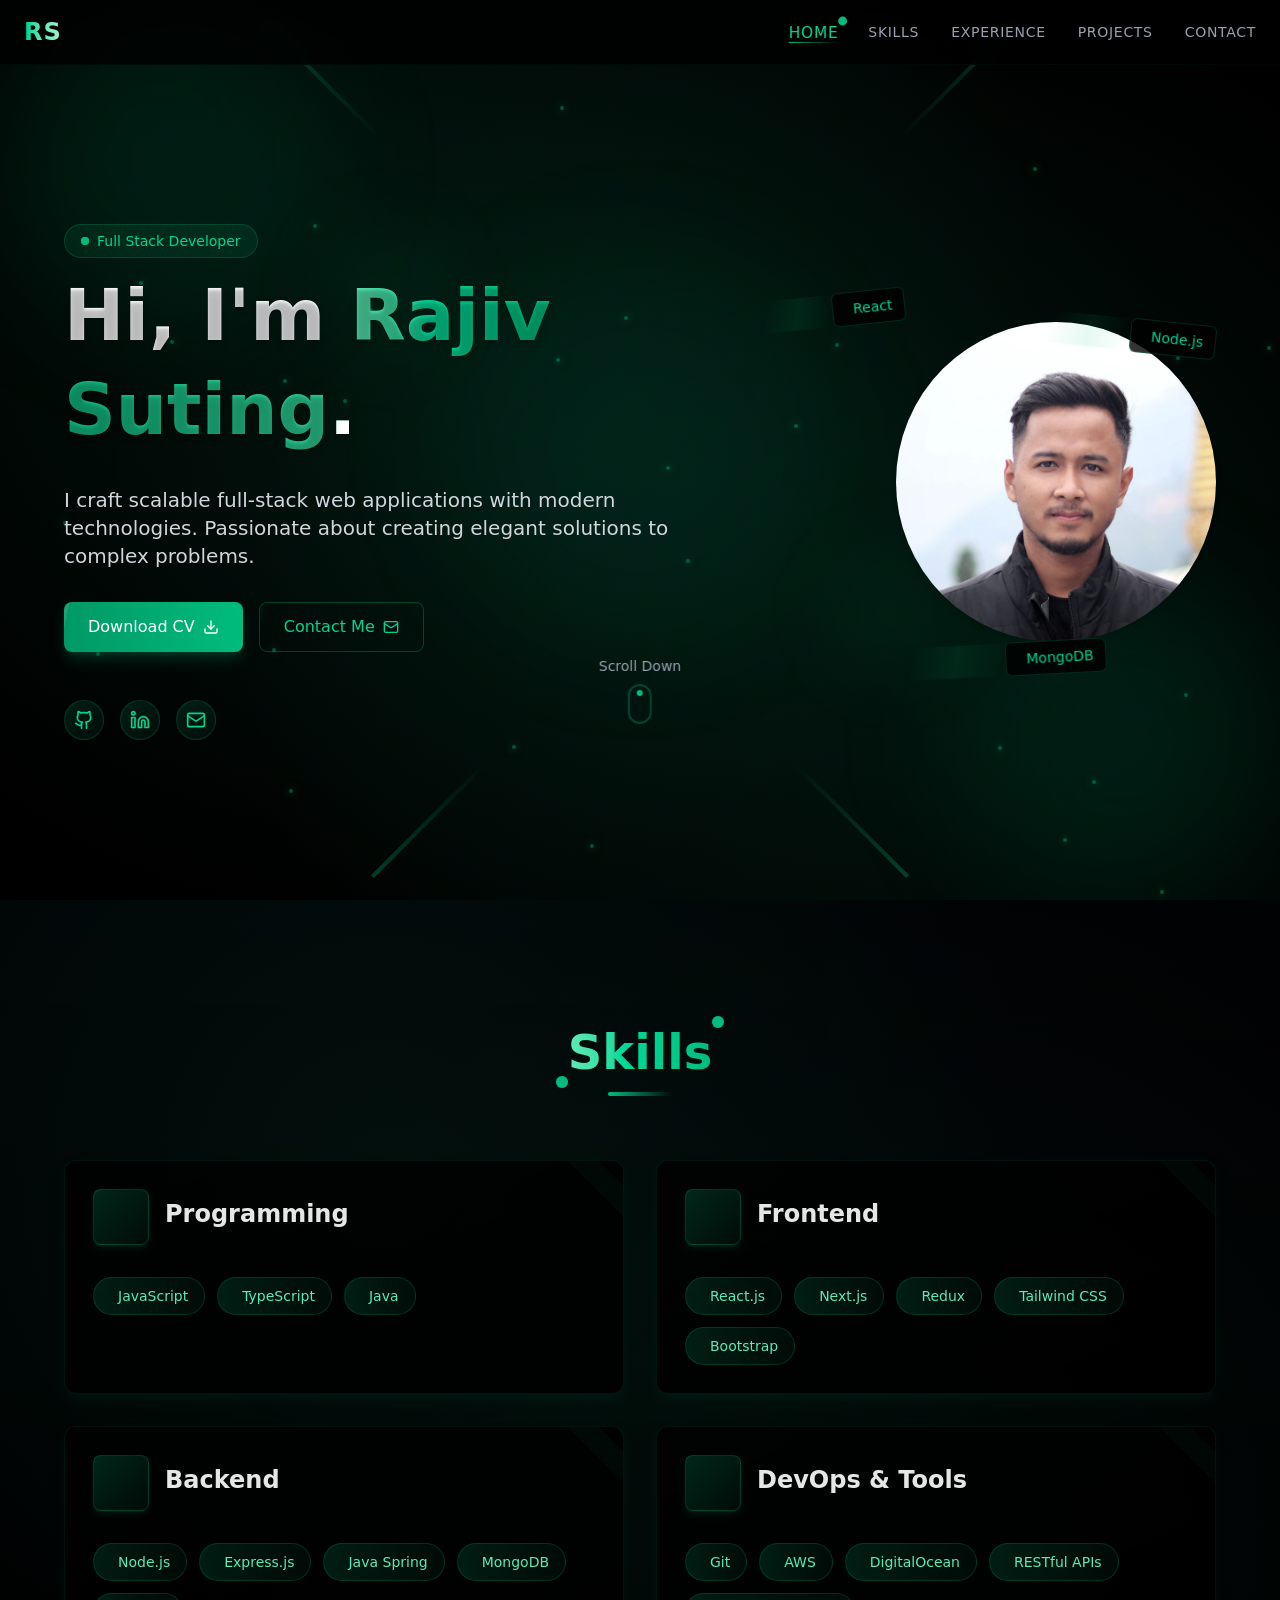
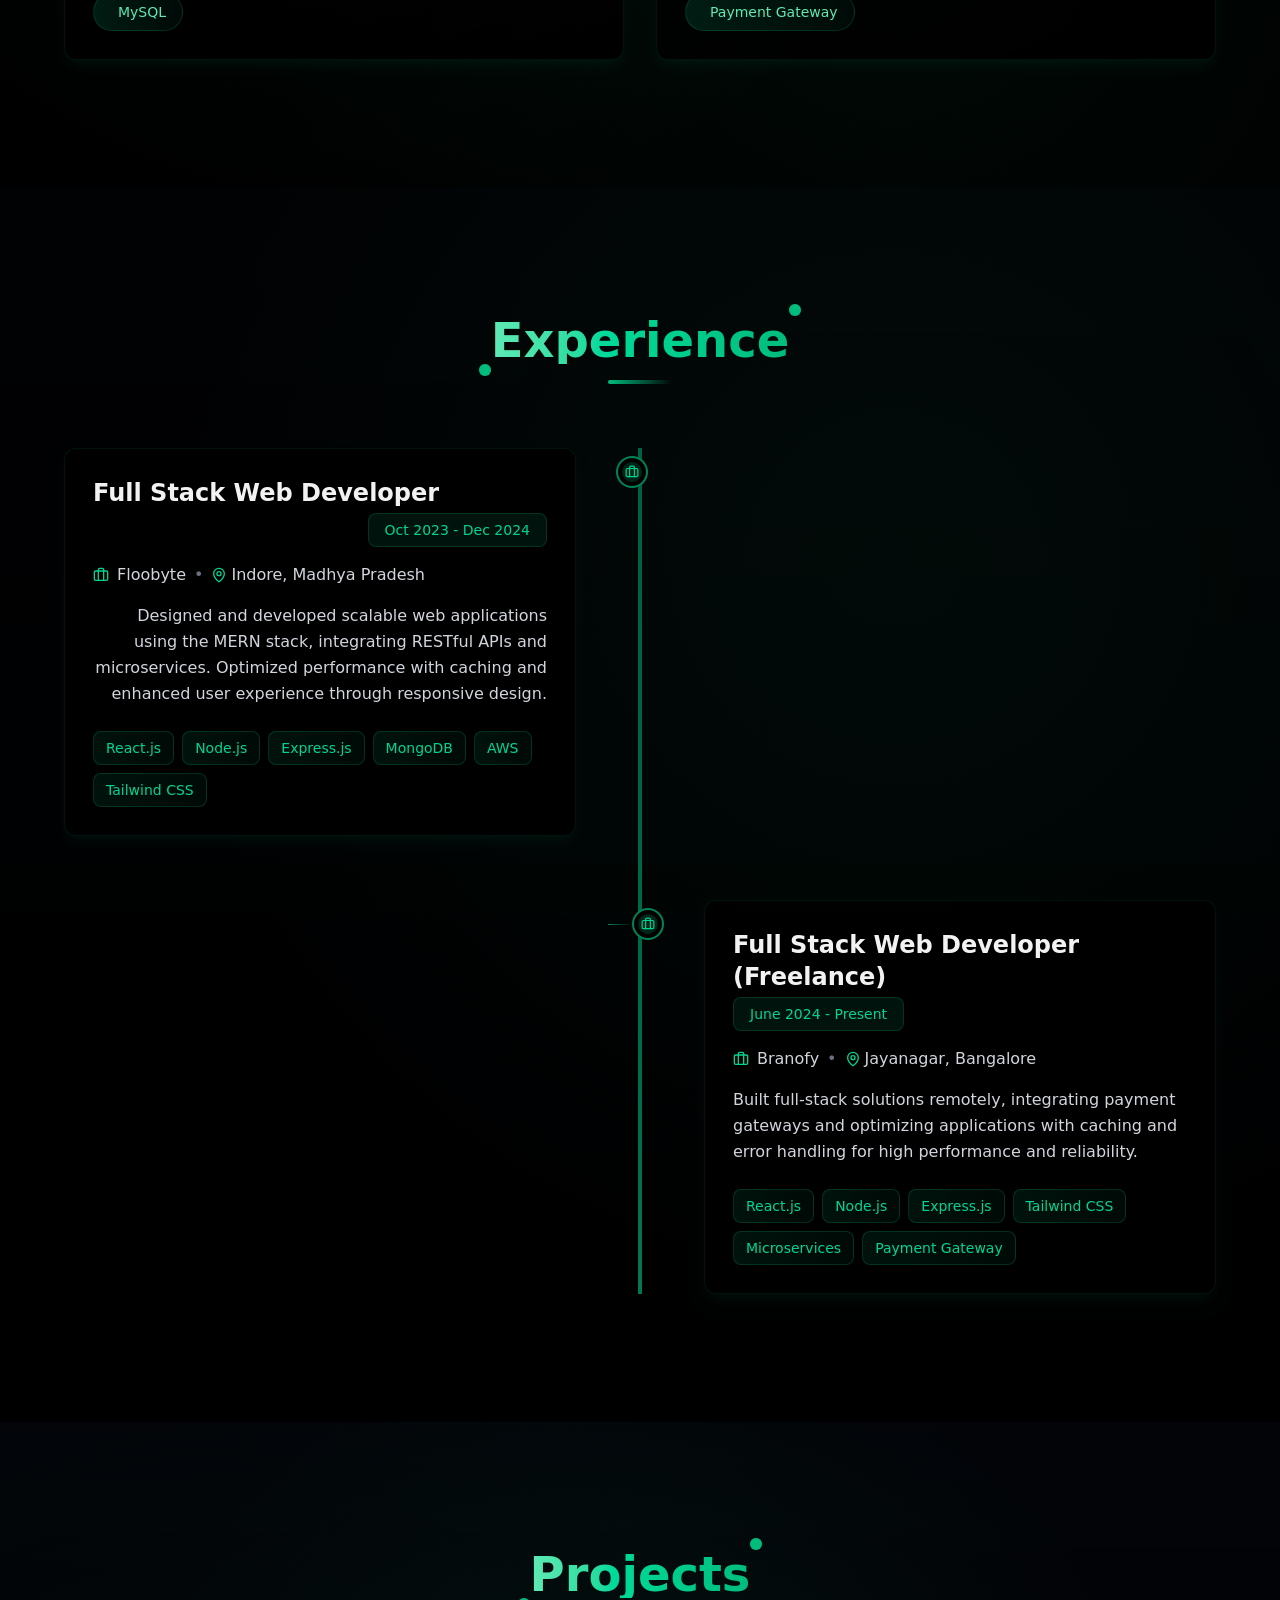
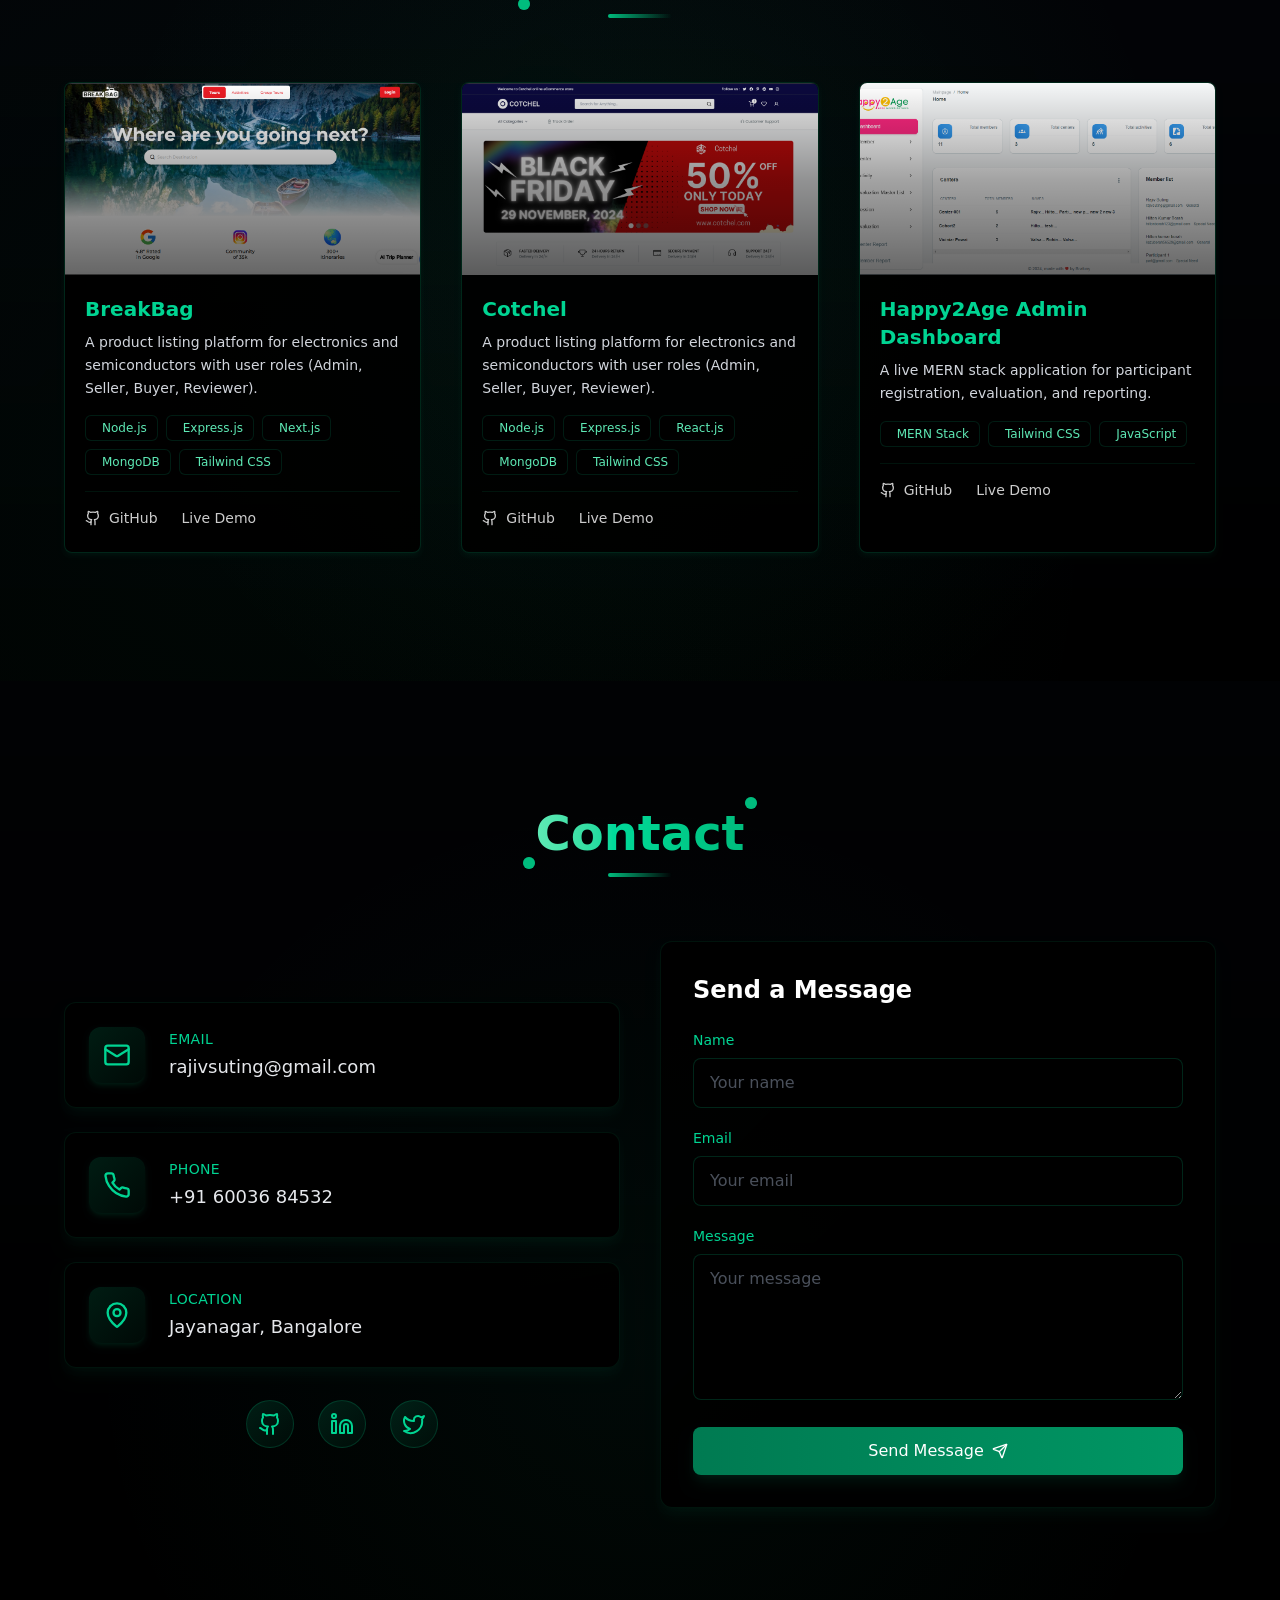
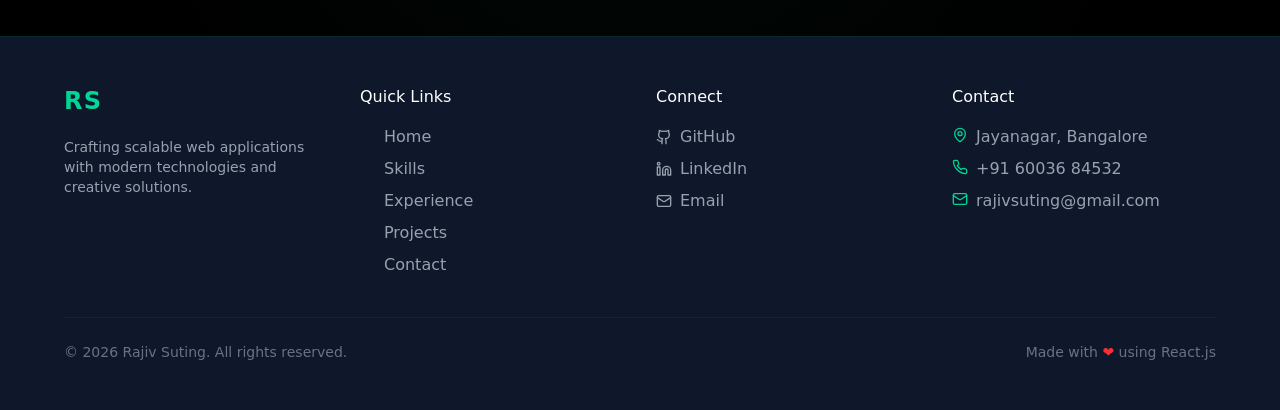
==== commit 62820ffc: "push" ====
--- a/index.html
+++ b/index.html
@@ -22,8 +22,8 @@
     <meta property="og:url" content="https://rajivsuting.com" />
     <meta name="twitter:card" content="summary_large_image" />
     <title>Rajiv Suting | Full-Stack Developer</title>
-    <script type="module" crossorigin src="/assets/index-R7mL4vFK.js"></script>
-    <link rel="stylesheet" crossorigin href="/assets/index-Cj7idAVm.css">
+    <script type="module" crossorigin src="/assets/index-DiURFE4L.js"></script>
+    <link rel="stylesheet" crossorigin href="/assets/index-L_xJC963.css">
   </head>
   <body>
     <div id="root"></div>
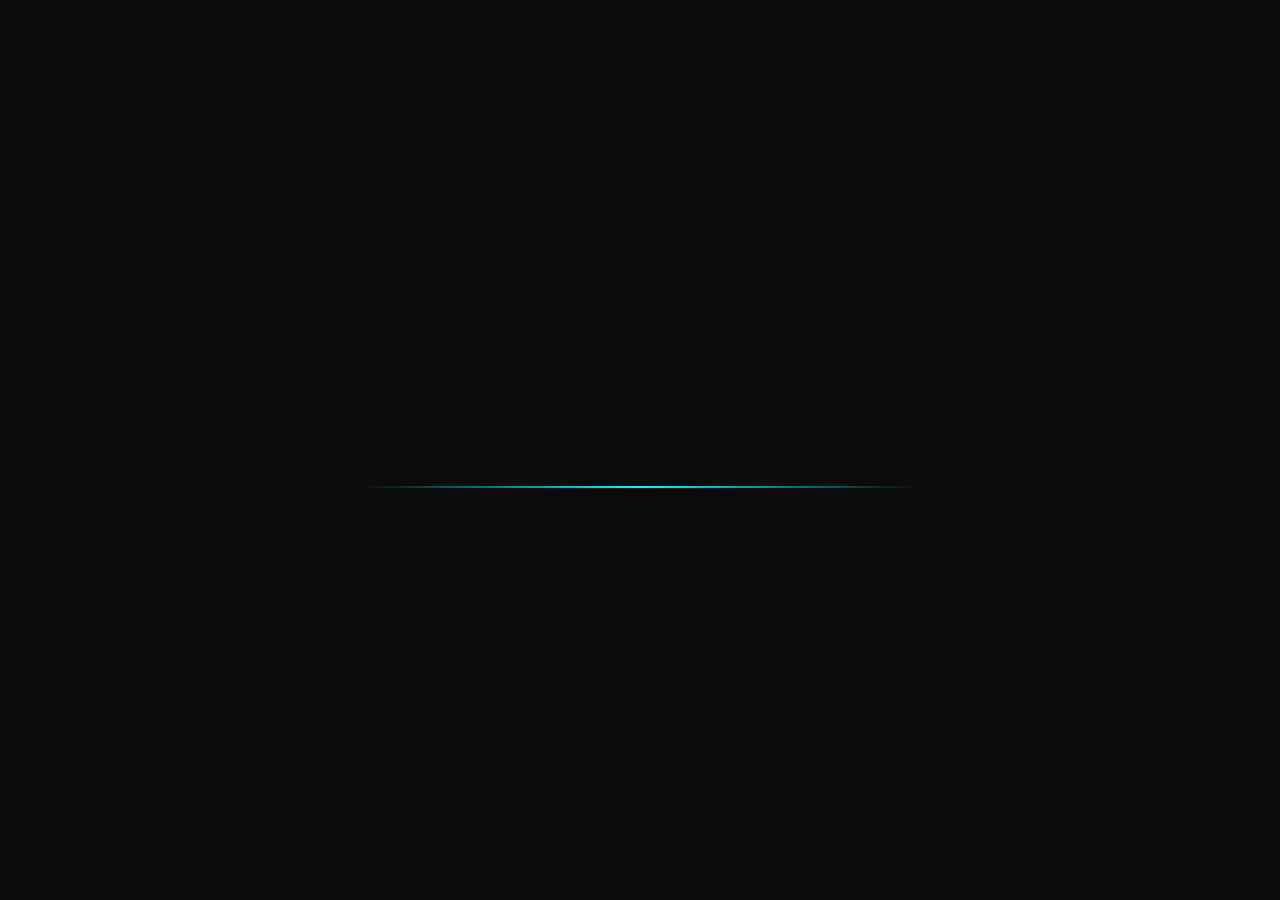
==== commit 3023594b: "Add files via upload" ====
--- a/index.html
+++ b/index.html
@@ -22,8 +22,8 @@
     <meta property="og:url" content="https://rajivsuting.com" />
     <meta name="twitter:card" content="summary_large_image" />
     <title>Rajiv Suting | Full-Stack Developer</title>
-    <script type="module" crossorigin src="/assets/index-DiURFE4L.js"></script>
-    <link rel="stylesheet" crossorigin href="/assets/index-L_xJC963.css">
+    <script type="module" crossorigin src="/assets/index-CPD-qANn.js"></script>
+    <link rel="stylesheet" crossorigin href="/assets/index-Bv600qpT.css">
   </head>
   <body>
     <div id="root"></div>
